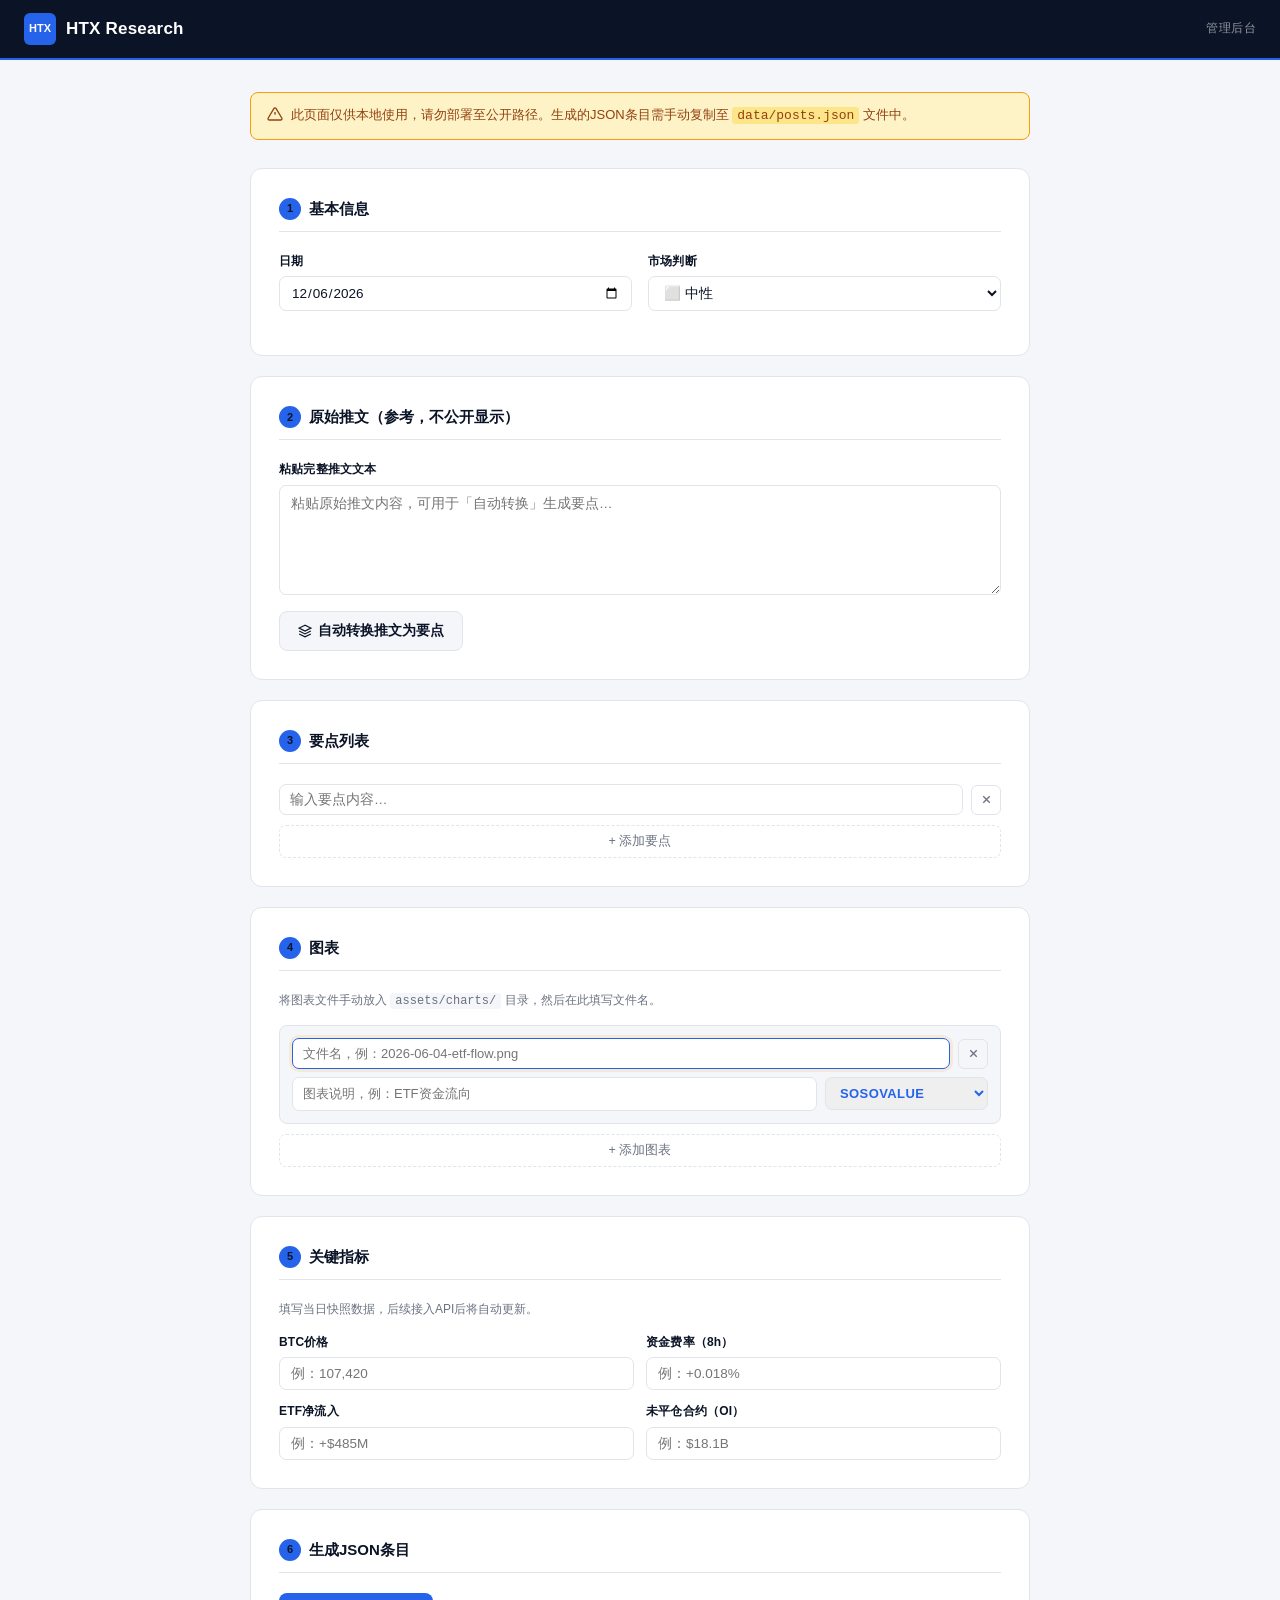
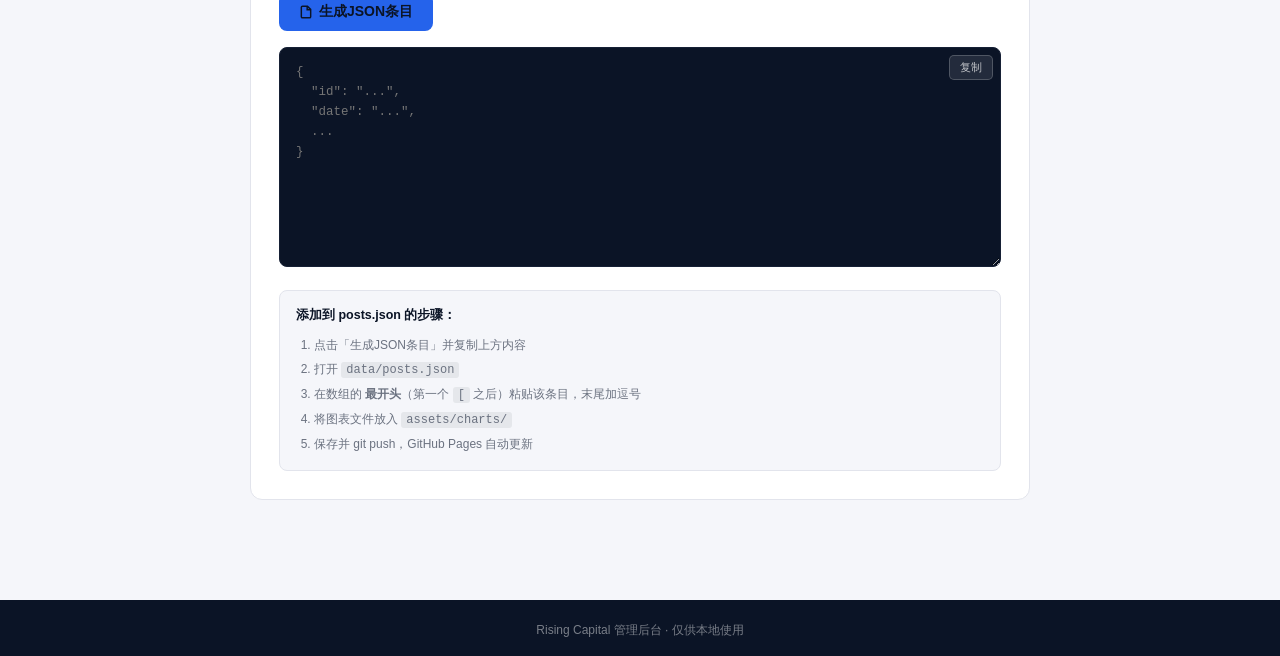
==== admin.html @ ea4732af "htx rebrand + verdict meter" ====
<!DOCTYPE html>
<html lang="zh-CN">
<head>
  <meta charset="UTF-8"/>
  <meta name="viewport" content="width=device-width, initial-scale=1.0"/>
  <title>HTX Research · 管理后台（本地使用）</title>
  <meta name="robots" content="noindex, nofollow"/>
  <link rel="stylesheet" href="style.css"/>
</head>
<body>

  <!-- ══ Header ══════════════════════════════════════ -->
  <header class="site-header">
    <a class="header-logo" href="index.html">
      <div class="logo-mark">HTX</div>
      <span class="logo-text">HTX Research</span>
    </a>
    <span class="header-tagline">管理后台</span>
  </header>

  <!-- ══ Admin Form ══════════════════════════════════ -->
  <div class="admin-wrapper">

    <!-- Notice -->
    <div class="admin-notice">
      <svg width="16" height="16" viewBox="0 0 24 24" fill="none" stroke="currentColor" stroke-width="2">
        <path d="M10.29 3.86L1.82 18a2 2 0 001.71 3h16.94a2 2 0 001.71-3L13.71 3.86a2 2 0 00-3.42 0z"/>
        <line x1="12" y1="9" x2="12" y2="13"/>
        <line x1="12" y1="17" x2="12.01" y2="17"/>
      </svg>
      <span>此页面仅供本地使用，请勿部署至公开路径。生成的JSON条目需手动复制至 <code style="background:#FDE68A;padding:1px 5px;border-radius:3px;">data/posts.json</code> 文件中。</span>
    </div>

    <!-- ① 基本信息 -->
    <div class="admin-card">
      <h2><span>1</span> 基本信息</h2>
      <div class="form-row">
        <div class="form-group">
          <label for="post-date">日期</label>
          <input type="date" id="post-date"/>
        </div>
        <div class="form-group">
          <label for="post-verdict">市场判断</label>
          <select id="post-verdict">
            <option value="极度看多">🟢 极度看多</option>
            <option value="偏多">🟩 偏多</option>
            <option value="中性" selected>⬜ 中性</option>
            <option value="偏空">🟥 偏空</option>
            <option value="极度看空">🔴 极度看空</option>
          </select>
        </div>
      </div>
    </div>

    <!-- ② 原始推文 -->
    <div class="admin-card">
      <h2><span>2</span> 原始推文（参考，不公开显示）</h2>
      <div class="form-row full">
        <div class="form-group">
          <label for="source-post">粘贴完整推文文本</label>
          <textarea
            id="source-post"
            placeholder="粘贴原始推文内容，可用于「自动转换」生成要点…"
            style="min-height: 110px;"
          ></textarea>
        </div>
      </div>
      <div class="admin-actions" style="margin-top:0;">
        <button type="button" class="btn-secondary" onclick="autoConvertTweet()">
          <svg width="14" height="14" viewBox="0 0 24 24" fill="none" stroke="currentColor" stroke-width="2">
            <path d="M12 2L2 7l10 5 10-5-10-5zM2 17l10 5 10-5M2 12l10 5 10-5"/>
          </svg>
          自动转换推文为要点
        </button>
      </div>
    </div>

    <!-- ③ 要点列表 -->
    <div class="admin-card">
      <h2><span>3</span> 要点列表</h2>
      <div class="dynamic-list" id="bullets-list">
        <!-- rows injected by admin.js -->
      </div>
      <button type="button" class="btn-add-row" onclick="addBulletRow()" style="margin-top:10px;">
        + 添加要点
      </button>
    </div>

    <!-- ④ 图表 -->
    <div class="admin-card">
      <h2><span>4</span> 图表</h2>
      <p style="font-size:12px;color:var(--grey-text);margin-bottom:14px;">
        将图表文件手动放入 <code style="background:var(--grey-bg);padding:1px 5px;border-radius:3px;">assets/charts/</code> 目录，然后在此填写文件名。
      </p>
      <div class="dynamic-list" id="charts-list">
        <!-- rows injected by admin.js -->
      </div>
      <button type="button" class="btn-add-row" onclick="addChartRow()" style="margin-top:10px;">
        + 添加图表
      </button>
    </div>

    <!-- ⑤ 关键指标 -->
    <div class="admin-card">
      <h2><span>5</span> 关键指标</h2>
      <p style="font-size:12px;color:var(--grey-text);margin-bottom:14px;">
        填写当日快照数据，后续接入API后将自动更新。
      </p>
      <div class="indicators-grid">
        <div class="form-group">
          <label for="ind-price">BTC价格</label>
          <input type="text" id="ind-price" placeholder="例：107,420"/>
        </div>
        <div class="form-group">
          <label for="ind-funding">资金费率（8h）</label>
          <input type="text" id="ind-funding" placeholder="例：+0.018%"/>
        </div>
        <div class="form-group">
          <label for="ind-etf">ETF净流入</label>
          <input type="text" id="ind-etf" placeholder="例：+$485M"/>
        </div>
        <div class="form-group">
          <label for="ind-oi">未平仓合约（OI）</label>
          <input type="text" id="ind-oi" placeholder="例：$18.1B"/>
        </div>
      </div>
    </div>

    <!-- ⑥ 生成JSON -->
    <div class="admin-card">
      <h2><span>6</span> 生成JSON条目</h2>
      <div class="admin-actions" style="margin-bottom:16px;">
        <button type="button" class="btn-primary" onclick="generateJSON()">
          <svg width="14" height="14" viewBox="0 0 24 24" fill="none" stroke="currentColor" stroke-width="2.5">
            <path d="M14.5 2H6a2 2 0 00-2 2v16a2 2 0 002 2h12a2 2 0 002-2V7.5L14.5 2z"/>
            <polyline points="14 2 14 8 20 8"/>
          </svg>
          生成JSON条目
        </button>
      </div>

      <div class="json-output-wrap">
        <textarea
          id="json-output"
          class="json-output"
          readonly
          placeholder='{
  "id": "...",
  "date": "...",
  ...
}'
        ></textarea>
        <button type="button" class="json-copy-btn" id="copy-json-btn" onclick="copyJSON()">
          复制
        </button>
      </div>

      <div style="margin-top:16px;padding:14px 16px;background:var(--grey-bg);border-radius:8px;border:1px solid var(--grey-border);">
        <p style="font-size:12.5px;color:var(--navy);font-weight:600;margin-bottom:8px;">添加到 posts.json 的步骤：</p>
        <ol style="font-size:12px;color:var(--grey-text);padding-left:18px;line-height:2;">
          <li>点击「生成JSON条目」并复制上方内容</li>
          <li>打开 <code style="background:#e5e7eb;padding:1px 5px;border-radius:3px;">data/posts.json</code></li>
          <li>在数组的 <strong>最开头</strong>（第一个 <code style="background:#e5e7eb;padding:1px 5px;border-radius:3px;">[</code> 之后）粘贴该条目，末尾加逗号</li>
          <li>将图表文件放入 <code style="background:#e5e7eb;padding:1px 5px;border-radius:3px;">assets/charts/</code></li>
          <li>保存并 git push，GitHub Pages 自动更新</li>
        </ol>
      </div>
    </div>

  </div><!-- /.admin-wrapper -->

  <footer class="site-footer">
    <div>Rising Capital 管理后台 · 仅供本地使用</div>
  </footer>

  <script src="admin.js"></script>
</body>
</html>
---- style.css ----
/* =====================================================
   HTX Research Dashboard — style.css
   HTX palette: #2563EB blue, #0B1426 navy, #FFFFFF white
   ===================================================== */

*, *::before, *::after {
  box-sizing: border-box;
  margin: 0;
  padding: 0;
}

:root {
  --blue:        #2563EB;
  --blue-dark:   #1D4ED8;
  --blue-light:  #EFF6FF;
  --navy:        #0B1426;
  --navy-mid:    #162035;
  --white:       #FFFFFF;
  --grey-bg:     #F5F6FA;
  --grey-border: #E2E4EC;
  --grey-text:   #6B7280;
  --green:       #16A34A;
  --red:         #DC2626;
  --neutral:     #6B7280;
  --font:        -apple-system, BlinkMacSystemFont, "Segoe UI", "PingFang SC",
                 "Microsoft YaHei", "Helvetica Neue", Arial, sans-serif;
}

html {
  font-size: 15px;
  scroll-behavior: smooth;
}

body {
  font-family: var(--font);
  background: var(--grey-bg);
  color: var(--navy);
  min-height: 100vh;
  line-height: 1.6;
}

/* ── Header ─────────────────────────────────────────── */

.site-header {
  background: var(--navy);
  padding: 0 24px;
  height: 60px;
  display: flex;
  align-items: center;
  justify-content: space-between;
  position: sticky;
  top: 0;
  z-index: 100;
  border-bottom: 2px solid var(--blue);
}

.header-logo {
  display: flex;
  align-items: center;
  gap: 10px;
  text-decoration: none;
}

.logo-mark {
  width: 32px;
  height: 32px;
  background: var(--blue);
  border-radius: 6px;
  display: flex;
  align-items: center;
  justify-content: center;
  font-weight: 800;
  font-size: 11px;
  color: var(--white);
  letter-spacing: 0px;
}

.logo-text {
  font-size: 17px;
  font-weight: 700;
  color: var(--white);
  letter-spacing: 0.2px;
}

.header-tagline {
  font-size: 12px;
  color: rgba(255,255,255,0.55);
  letter-spacing: 0.5px;
}

/* ── Layout ─────────────────────────────────────────── */

.main-container {
  max-width: 1100px;
  margin: 0 auto;
  padding: 32px 20px 60px;
}

/* ── Section labels ─────────────────────────────────── */

.section-label {
  font-size: 11px;
  font-weight: 700;
  letter-spacing: 1.2px;
  text-transform: uppercase;
  color: var(--grey-text);
  margin-bottom: 14px;
  display: flex;
  align-items: center;
  gap: 8px;
}

.section-label::after {
  content: "";
  flex: 1;
  height: 1px;
  background: var(--grey-border);
}

/* ── Verdict Meter (5-level) ────────────────────────── */

.verdict-meter {
  display: inline-flex;
  flex-direction: column;
  gap: 5px;
}

.meter-bar {
  display: flex;
  gap: 3px;
}

.meter-seg {
  width: 22px;
  height: 8px;
  border-radius: 3px;
  background: var(--grey-border);
  transition: background 0.2s;
}

/* Level colours */
.meter-seg.lvl-1 { background: #DC2626; }   /* 极度看空 deep red    */
.meter-seg.lvl-2 { background: #F97316; }   /* 偏空     orange-red  */
.meter-seg.lvl-3 { background: #9CA3AF; }   /* 中性     grey        */
.meter-seg.lvl-4 { background: #4ADE80; }   /* 偏多     light green */
.meter-seg.lvl-5 { background: #16A34A; }   /* 极度看多 deep green  */

.meter-label {
  font-size: 11px;
  font-weight: 700;
  letter-spacing: 0.3px;
  text-align: center;
}

.meter-label.lvl-1 { color: #DC2626; }
.meter-label.lvl-2 { color: #F97316; }
.meter-label.lvl-3 { color: #6B7280; }
.meter-label.lvl-4 { color: #16A34A; }
.meter-label.lvl-5 { color: #16A34A; }

/* Legacy badge — kept for archive small cards */
.verdict-badge {
  display: inline-flex;
  align-items: center;
  gap: 5px;
  padding: 3px 9px;
  border-radius: 20px;
  font-size: 11px;
  font-weight: 700;
  letter-spacing: 0.3px;
}

.verdict-badge::before {
  content: "";
  width: 5px;
  height: 5px;
  border-radius: 50%;
  background: currentColor;
}

.verdict-green  { background: #DCFCE7; color: var(--green); }
.verdict-red    { background: #FEE2E2; color: var(--red); }
.verdict-neutral{ background: #F3F4F6; color: var(--neutral); }
.verdict-very-bullish { background: #DCFCE7; color: #16A34A; }
.verdict-very-bearish { background: #FEE2E2; color: #DC2626; }

/* ── Hero Card ──────────────────────────────────────── */

.hero-card {
  background: var(--white);
  border-radius: 14px;
  border: 1px solid var(--grey-border);
  overflow: hidden;
  margin-bottom: 36px;
  box-shadow: 0 2px 12px rgba(11,20,38,0.07);
}

.hero-card-inner {
  display: grid;
  grid-template-columns: 1fr 1fr;
  min-height: 460px;
}

.hero-left {
  padding: 32px 32px 28px;
  border-right: 1px solid var(--grey-border);
  display: flex;
  flex-direction: column;
  gap: 18px;
}

.hero-meta {
  display: flex;
  align-items: center;
  gap: 10px;
  flex-wrap: wrap;
}

.hero-date {
  font-size: 12px;
  color: var(--grey-text);
  font-weight: 500;
}

.hero-title {
  font-size: 20px;
  font-weight: 700;
  color: var(--navy);
  line-height: 1.3;
}

.hero-bullets {
  list-style: none;
  display: flex;
  flex-direction: column;
  gap: 10px;
  flex: 1;
}

.hero-bullets li {
  font-size: 14px;
  color: #1e2a3a;
  line-height: 1.55;
  padding-left: 16px;
  position: relative;
}

.hero-bullets li::before {
  content: "";
  position: absolute;
  left: 0;
  top: 8px;
  width: 5px;
  height: 5px;
  border-radius: 50%;
  background: var(--blue);
}

/* ── Indicators Strip ────────────────────────────────── */

.indicators-strip {
  display: flex;
  flex-wrap: wrap;
  gap: 8px;
  padding-top: 14px;
  border-top: 1px solid var(--grey-border);
}

.indicator-pill {
  display: flex;
  align-items: center;
  gap: 5px;
  background: var(--grey-bg);
  border: 1px solid var(--grey-border);
  border-radius: 8px;
  padding: 5px 10px;
  font-size: 12px;
}

.indicator-pill .pill-label {
  color: var(--grey-text);
  font-weight: 500;
  white-space: nowrap;
}

.indicator-pill .pill-value {
  color: var(--navy);
  font-weight: 700;
  font-variant-numeric: tabular-nums;
}

/* ── Hero Right — Charts ─────────────────────────────── */

.hero-right {
  padding: 24px;
  background: var(--grey-bg);
  display: flex;
  flex-direction: column;
  gap: 12px;
}

.charts-grid {
  display: grid;
  gap: 12px;
  height: 100%;
}

.charts-grid.charts-1 {
  grid-template-columns: 1fr;
}

.charts-grid.charts-2,
.charts-grid.charts-many {
  grid-template-columns: 1fr 1fr;
}

.chart-item {
  display: flex;
  flex-direction: column;
  gap: 6px;
}

.chart-img-wrap {
  flex: 1;
  background: var(--white);
  border: 1px solid var(--grey-border);
  border-radius: 8px;
  overflow: hidden;
  min-height: 160px;
  display: flex;
  align-items: center;
  justify-content: center;
}

.chart-img-wrap img {
  width: 100%;
  height: 100%;
  object-fit: cover;
  display: block;
}

.chart-placeholder {
  display: flex;
  flex-direction: column;
  align-items: center;
  justify-content: center;
  gap: 6px;
  width: 100%;
  height: 100%;
  min-height: 160px;
  color: var(--grey-text);
}

.chart-placeholder svg {
  opacity: 0.3;
}

.chart-placeholder span {
  font-size: 11px;
  opacity: 0.6;
}

.chart-caption {
  font-size: 11px;
  color: var(--grey-text);
  line-height: 1.4;
}

.chart-source {
  font-size: 10px;
  color: var(--blue);
  font-weight: 600;
  text-transform: uppercase;
  letter-spacing: 0.4px;
}

/* ── Archive Section ─────────────────────────────────── */

.archive-grid {
  display: flex;
  flex-direction: column;
  gap: 12px;
}

/* ── Archive Card ────────────────────────────────────── */

.archive-card {
  background: var(--white);
  border-radius: 10px;
  border: 1px solid var(--grey-border);
  overflow: hidden;
  cursor: pointer;
  transition: box-shadow 0.18s, border-color 0.18s;
}

.archive-card:hover {
  box-shadow: 0 4px 16px rgba(11,20,38,0.10);
  border-color: var(--blue);
}

.archive-card-header {
  display: flex;
  align-items: center;
  gap: 12px;
  padding: 14px 18px;
}

.archive-thumb {
  width: 64px;
  height: 44px;
  border-radius: 5px;
  background: var(--grey-bg);
  border: 1px solid var(--grey-border);
  overflow: hidden;
  flex-shrink: 0;
  display: flex;
  align-items: center;
  justify-content: center;
}

.archive-thumb img {
  width: 100%;
  height: 100%;
  object-fit: cover;
}

.archive-thumb img[style*="display:none"] + .archive-thumb-placeholder,
.archive-thumb:not(:has(img)) {
  width: 100%;
  height: 100%;
}

.archive-thumb-placeholder {
  width: 100%;
  height: 100%;
  display: flex;
  align-items: center;
  justify-content: center;
  color: var(--grey-text);
  opacity: 0.3;
}

.archive-meta {
  flex: 1;
  min-width: 0;
}

.archive-top {
  display: flex;
  align-items: center;
  gap: 8px;
  margin-bottom: 4px;
  flex-wrap: wrap;
}

.archive-date {
  font-size: 12px;
  color: var(--grey-text);
  font-weight: 500;
}

.archive-bullets-preview {
  font-size: 12.5px;
  color: #4b5563;
  line-height: 1.5;
  white-space: nowrap;
  overflow: hidden;
  text-overflow: ellipsis;
}

.archive-expand-icon {
  color: var(--grey-text);
  transition: transform 0.2s;
  flex-shrink: 0;
}

.archive-card.expanded .archive-expand-icon {
  transform: rotate(180deg);
}

.archive-card-body {
  display: none;
  border-top: 1px solid var(--grey-border);
}

.archive-card.expanded .archive-card-body {
  display: grid;
  grid-template-columns: 1fr 1fr;
}

.archive-body-left {
  padding: 18px 20px;
  border-right: 1px solid var(--grey-border);
}

.archive-body-left ul {
  list-style: none;
  display: flex;
  flex-direction: column;
  gap: 8px;
}

.archive-body-left ul li {
  font-size: 13px;
  color: #1e2a3a;
  line-height: 1.5;
  padding-left: 14px;
  position: relative;
}

.archive-body-left ul li::before {
  content: "";
  position: absolute;
  left: 0;
  top: 7px;
  width: 4px;
  height: 4px;
  border-radius: 50%;
  background: var(--blue);
}

.archive-body-right {
  padding: 16px;
  background: var(--grey-bg);
}

.archive-charts-grid {
  display: grid;
  grid-template-columns: 1fr 1fr;
  gap: 10px;
}

.archive-charts-grid.charts-1 {
  grid-template-columns: 1fr;
}

.archive-chart-item {
  display: flex;
  flex-direction: column;
  gap: 4px;
}

.archive-chart-img {
  width: 100%;
  border-radius: 6px;
  border: 1px solid var(--grey-border);
  background: var(--white);
  min-height: 100px;
  display: flex;
  align-items: center;
  justify-content: center;
  overflow: hidden;
}

.archive-chart-img img {
  width: 100%;
  height: auto;
  display: block;
}

.archive-indicators {
  display: flex;
  flex-wrap: wrap;
  gap: 6px;
  margin-top: 14px;
  padding-top: 12px;
  border-top: 1px solid var(--grey-border);
}

/* ── Empty / Loading States ──────────────────────────── */

.empty-state {
  text-align: center;
  padding: 60px 20px;
  color: var(--grey-text);
}

.empty-state h3 {
  font-size: 16px;
  margin-bottom: 6px;
}

.loading-spinner {
  display: flex;
  align-items: center;
  justify-content: center;
  padding: 60px;
}

.spinner {
  width: 32px;
  height: 32px;
  border: 3px solid var(--grey-border);
  border-top-color: var(--blue);
  border-radius: 50%;
  animation: spin 0.7s linear infinite;
}

@keyframes spin {
  to { transform: rotate(360deg); }
}

/* ── Footer ─────────────────────────────────────────── */

.site-footer {
  background: var(--navy);
  color: rgba(255,255,255,0.45);
  text-align: center;
  padding: 20px 24px;
  font-size: 12px;
  line-height: 1.8;
}

.site-footer strong {
  color: rgba(255,255,255,0.7);
}

.footer-sources {
  display: flex;
  justify-content: center;
  gap: 16px;
  flex-wrap: wrap;
  margin-bottom: 4px;
}

.footer-sources a {
  color: var(--blue);
  text-decoration: none;
  font-weight: 600;
  font-size: 11px;
}

/* ── Admin Page ──────────────────────────────────────── */

.admin-wrapper {
  max-width: 820px;
  margin: 0 auto;
  padding: 32px 20px 80px;
}

.admin-notice {
  background: #FEF3C7;
  border: 1px solid #F59E0B;
  border-radius: 8px;
  padding: 12px 16px;
  font-size: 13px;
  color: #92400E;
  margin-bottom: 28px;
  display: flex;
  align-items: flex-start;
  gap: 8px;
}

.admin-notice svg {
  flex-shrink: 0;
  margin-top: 1px;
}

.admin-card {
  background: var(--white);
  border-radius: 12px;
  border: 1px solid var(--grey-border);
  padding: 28px 28px;
  margin-bottom: 20px;
}

.admin-card h2 {
  font-size: 15px;
  font-weight: 700;
  color: var(--navy);
  margin-bottom: 20px;
  padding-bottom: 10px;
  border-bottom: 1px solid var(--grey-border);
  display: flex;
  align-items: center;
  gap: 8px;
}

.admin-card h2 span {
  display: inline-flex;
  align-items: center;
  justify-content: center;
  width: 22px;
  height: 22px;
  background: var(--blue);
  color: var(--navy);
  border-radius: 50%;
  font-size: 11px;
  font-weight: 800;
}

.form-row {
  display: grid;
  grid-template-columns: 1fr 1fr;
  gap: 16px;
  margin-bottom: 16px;
}

.form-row.full {
  grid-template-columns: 1fr;
}

.form-group {
  display: flex;
  flex-direction: column;
  gap: 5px;
}

.form-group label {
  font-size: 12px;
  font-weight: 600;
  color: var(--navy);
  letter-spacing: 0.2px;
}

.form-group input,
.form-group select,
.form-group textarea {
  border: 1px solid var(--grey-border);
  border-radius: 7px;
  padding: 8px 11px;
  font-size: 13.5px;
  font-family: var(--font);
  color: var(--navy);
  background: var(--white);
  transition: border-color 0.15s;
  outline: none;
}

.form-group input:focus,
.form-group select:focus,
.form-group textarea:focus {
  border-color: var(--blue);
  box-shadow: 0 0 0 3px rgba(240,161,44,0.15);
}

.form-group textarea {
  resize: vertical;
  min-height: 90px;
  line-height: 1.55;
}

/* ── Dynamic list rows ───────────────────────────────── */

.dynamic-list {
  display: flex;
  flex-direction: column;
  gap: 8px;
}

.dynamic-row {
  display: flex;
  align-items: flex-start;
  gap: 8px;
}

.dynamic-row input,
.dynamic-row select {
  flex: 1;
  border: 1px solid var(--grey-border);
  border-radius: 7px;
  padding: 7px 10px;
  font-size: 13.5px;
  font-family: var(--font);
  color: var(--navy);
  outline: none;
  transition: border-color 0.15s;
}

.dynamic-row input:focus,
.dynamic-row select:focus {
  border-color: var(--blue);
  box-shadow: 0 0 0 3px rgba(240,161,44,0.15);
}

.dynamic-row select {
  flex: 0 0 160px;
}

.btn-remove-row {
  flex-shrink: 0;
  background: none;
  border: 1px solid var(--grey-border);
  border-radius: 6px;
  width: 30px;
  height: 30px;
  cursor: pointer;
  color: var(--grey-text);
  display: flex;
  align-items: center;
  justify-content: center;
  transition: background 0.15s, color 0.15s;
  margin-top: 1px;
}

.btn-remove-row:hover {
  background: #FEE2E2;
  border-color: var(--red);
  color: var(--red);
}

.chart-row-group {
  border: 1px solid var(--grey-border);
  border-radius: 8px;
  padding: 12px;
  display: flex;
  flex-direction: column;
  gap: 8px;
  background: var(--grey-bg);
}

.chart-row-sub {
  display: flex;
  gap: 8px;
  align-items: center;
}

.chart-row-sub input {
  flex: 1;
  border: 1px solid var(--grey-border);
  border-radius: 7px;
  padding: 7px 10px;
  font-size: 13px;
  font-family: var(--font);
  outline: none;
  transition: border-color 0.15s;
}

.chart-row-sub input:focus {
  border-color: var(--blue);
  box-shadow: 0 0 0 3px rgba(240,161,44,0.15);
}

.chart-row-sub select {
  flex: 0 0 150px;
  border: 1px solid var(--grey-border);
  border-radius: 7px;
  padding: 7px 10px;
  font-size: 13px;
  font-family: var(--font);
  outline: none;
  transition: border-color 0.15s;
}

.chart-row-sub select:focus {
  border-color: var(--blue);
  box-shadow: 0 0 0 3px rgba(240,161,44,0.15);
}

.btn-add-row {
  background: none;
  border: 1px dashed var(--grey-border);
  border-radius: 7px;
  padding: 7px 14px;
  font-size: 12.5px;
  font-family: var(--font);
  color: var(--grey-text);
  cursor: pointer;
  width: 100%;
  margin-top: 4px;
  transition: border-color 0.15s, color 0.15s;
}

.btn-add-row:hover {
  border-color: var(--blue);
  color: var(--blue);
}

/* ── Indicator inputs ────────────────────────────────── */

.indicators-grid {
  display: grid;
  grid-template-columns: 1fr 1fr;
  gap: 12px;
}

/* ── Action buttons ──────────────────────────────────── */

.admin-actions {
  display: flex;
  gap: 10px;
  flex-wrap: wrap;
  margin-top: 4px;
}

.btn-primary {
  background: var(--blue);
  color: var(--navy);
  border: none;
  border-radius: 8px;
  padding: 10px 20px;
  font-size: 14px;
  font-weight: 700;
  font-family: var(--font);
  cursor: pointer;
  transition: background 0.15s;
  display: flex;
  align-items: center;
  gap: 6px;
}

.btn-primary:hover {
  background: var(--blue-dark);
}

.btn-secondary {
  background: var(--grey-bg);
  color: var(--navy);
  border: 1px solid var(--grey-border);
  border-radius: 8px;
  padding: 10px 18px;
  font-size: 13.5px;
  font-weight: 600;
  font-family: var(--font);
  cursor: pointer;
  transition: background 0.15s, border-color 0.15s;
  display: flex;
  align-items: center;
  gap: 6px;
}

.btn-secondary:hover {
  background: var(--white);
  border-color: var(--blue);
  color: var(--blue);
}

/* ── JSON Output ─────────────────────────────────────── */

.json-output-wrap {
  position: relative;
}

.json-output {
  width: 100%;
  min-height: 220px;
  background: var(--navy);
  color: #a8d8a8;
  border: 1px solid var(--navy-mid);
  border-radius: 8px;
  padding: 14px 16px;
  font-family: "Courier New", "Consolas", monospace;
  font-size: 12.5px;
  line-height: 1.6;
  resize: vertical;
  outline: none;
}

.json-copy-btn {
  position: absolute;
  top: 8px;
  right: 8px;
  background: rgba(255,255,255,0.1);
  border: 1px solid rgba(255,255,255,0.2);
  border-radius: 5px;
  padding: 4px 10px;
  font-size: 11px;
  color: rgba(255,255,255,0.7);
  cursor: pointer;
  font-family: var(--font);
  transition: background 0.15s;
}

.json-copy-btn:hover {
  background: rgba(255,255,255,0.2);
}

/* ── Responsive ──────────────────────────────────────── */

@media (max-width: 768px) {
  .hero-card-inner {
    grid-template-columns: 1fr;
  }

  .hero-left {
    border-right: none;
    border-bottom: 1px solid var(--grey-border);
    padding: 22px 18px 18px;
  }

  .hero-right {
    padding: 16px;
  }

  .charts-grid.charts-2,
  .charts-grid.charts-many {
    grid-template-columns: 1fr;
  }

  .archive-card.expanded .archive-card-body {
    grid-template-columns: 1fr;
  }

  .archive-body-left {
    border-right: none;
    border-bottom: 1px solid var(--grey-border);
  }

  .form-row {
    grid-template-columns: 1fr;
  }

  .indicators-grid {
    grid-template-columns: 1fr;
  }

  .chart-row-sub {
    flex-wrap: wrap;
  }

  .chart-row-sub select {
    flex: 1 1 100%;
  }

  .header-tagline {
    display: none;
  }

  .archive-charts-grid {
    grid-template-columns: 1fr;
  }
}

@media (max-width: 480px) {
  .main-container {
    padding: 20px 12px 40px;
  }

  .admin-card {
    padding: 18px 14px;
  }
}
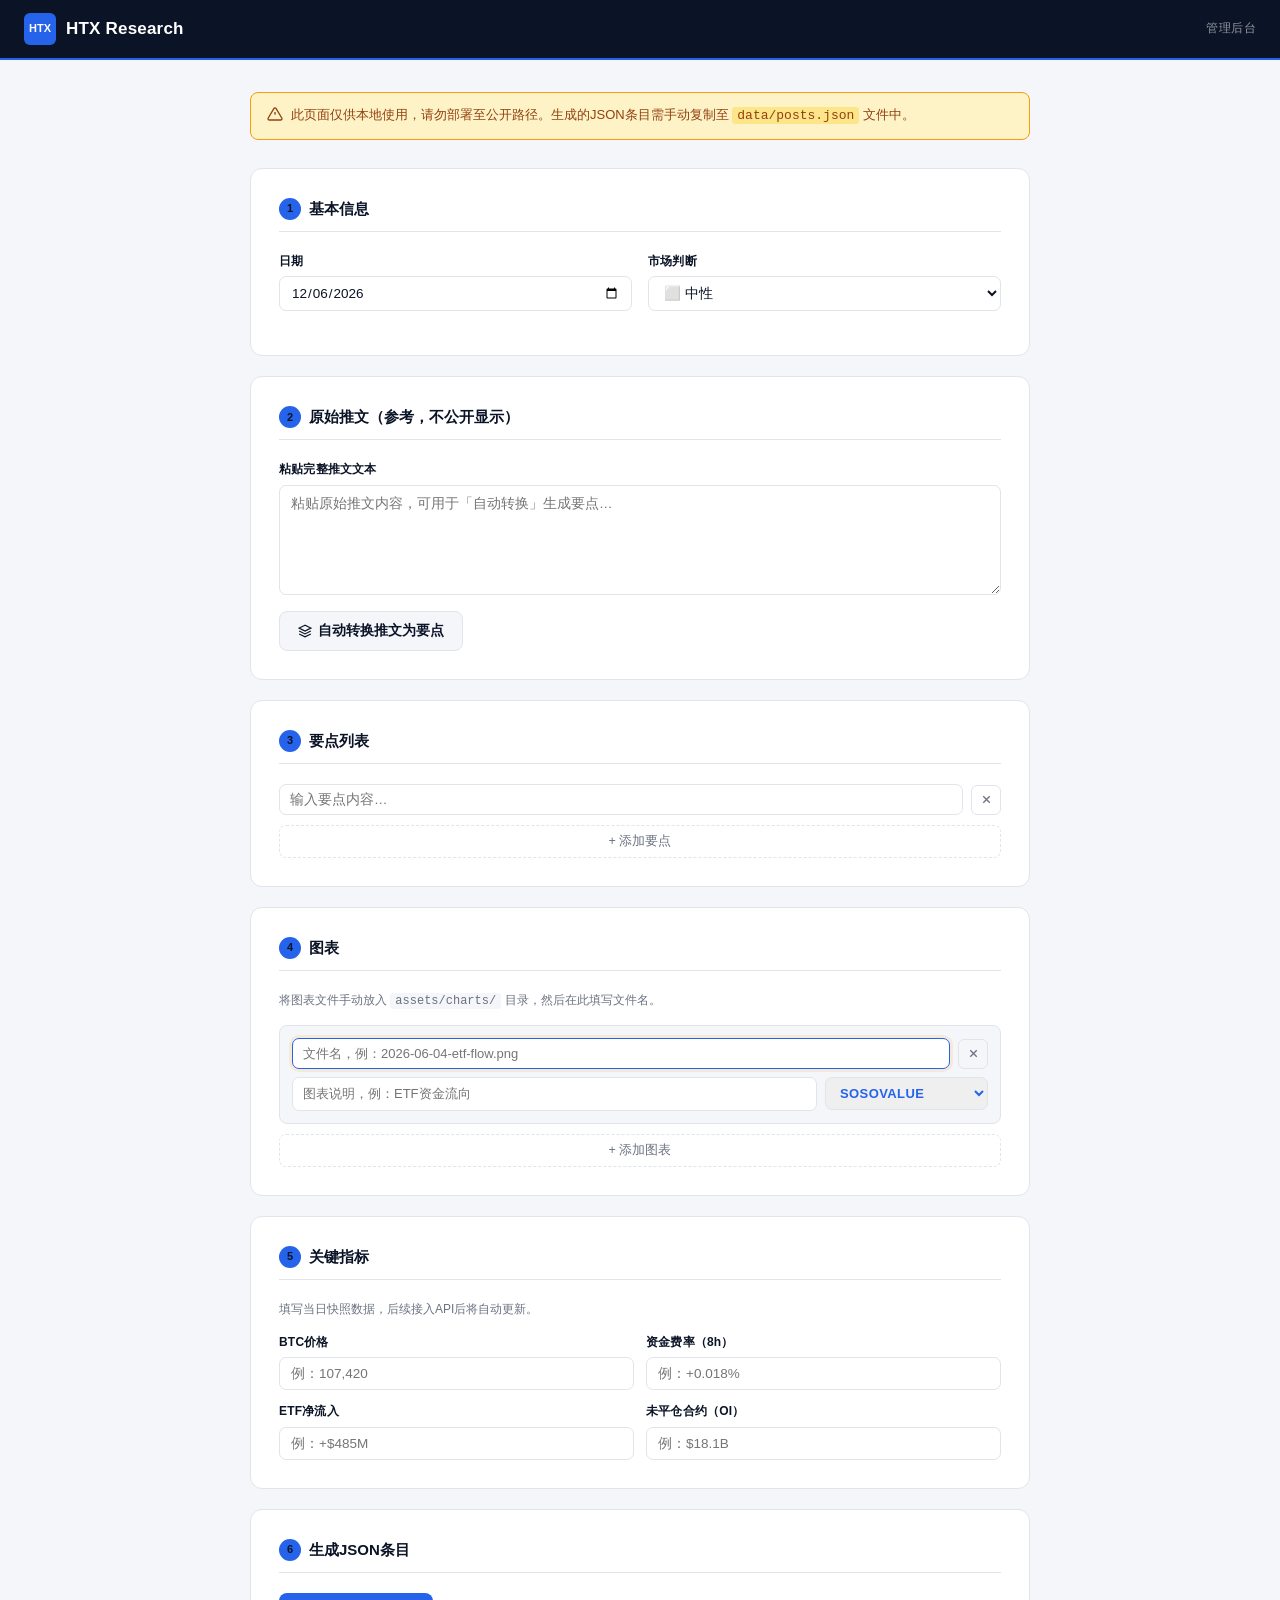
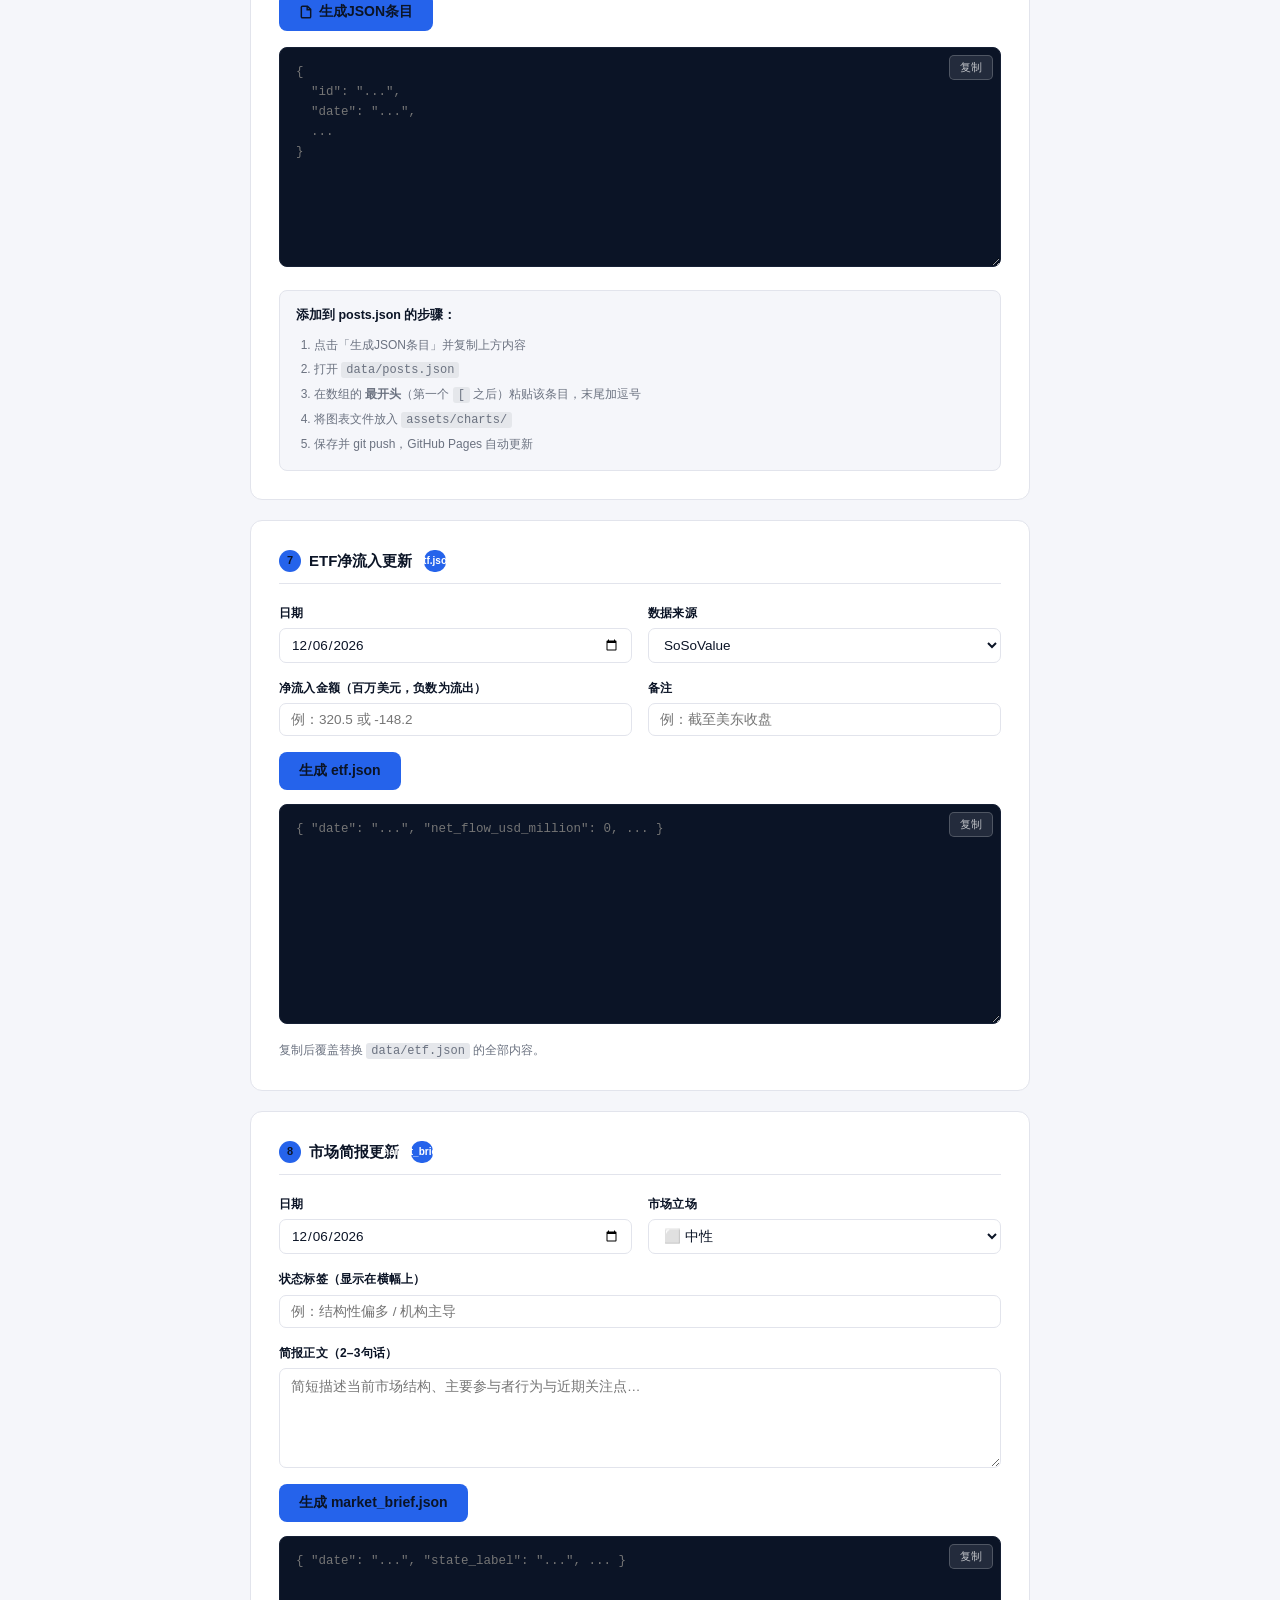
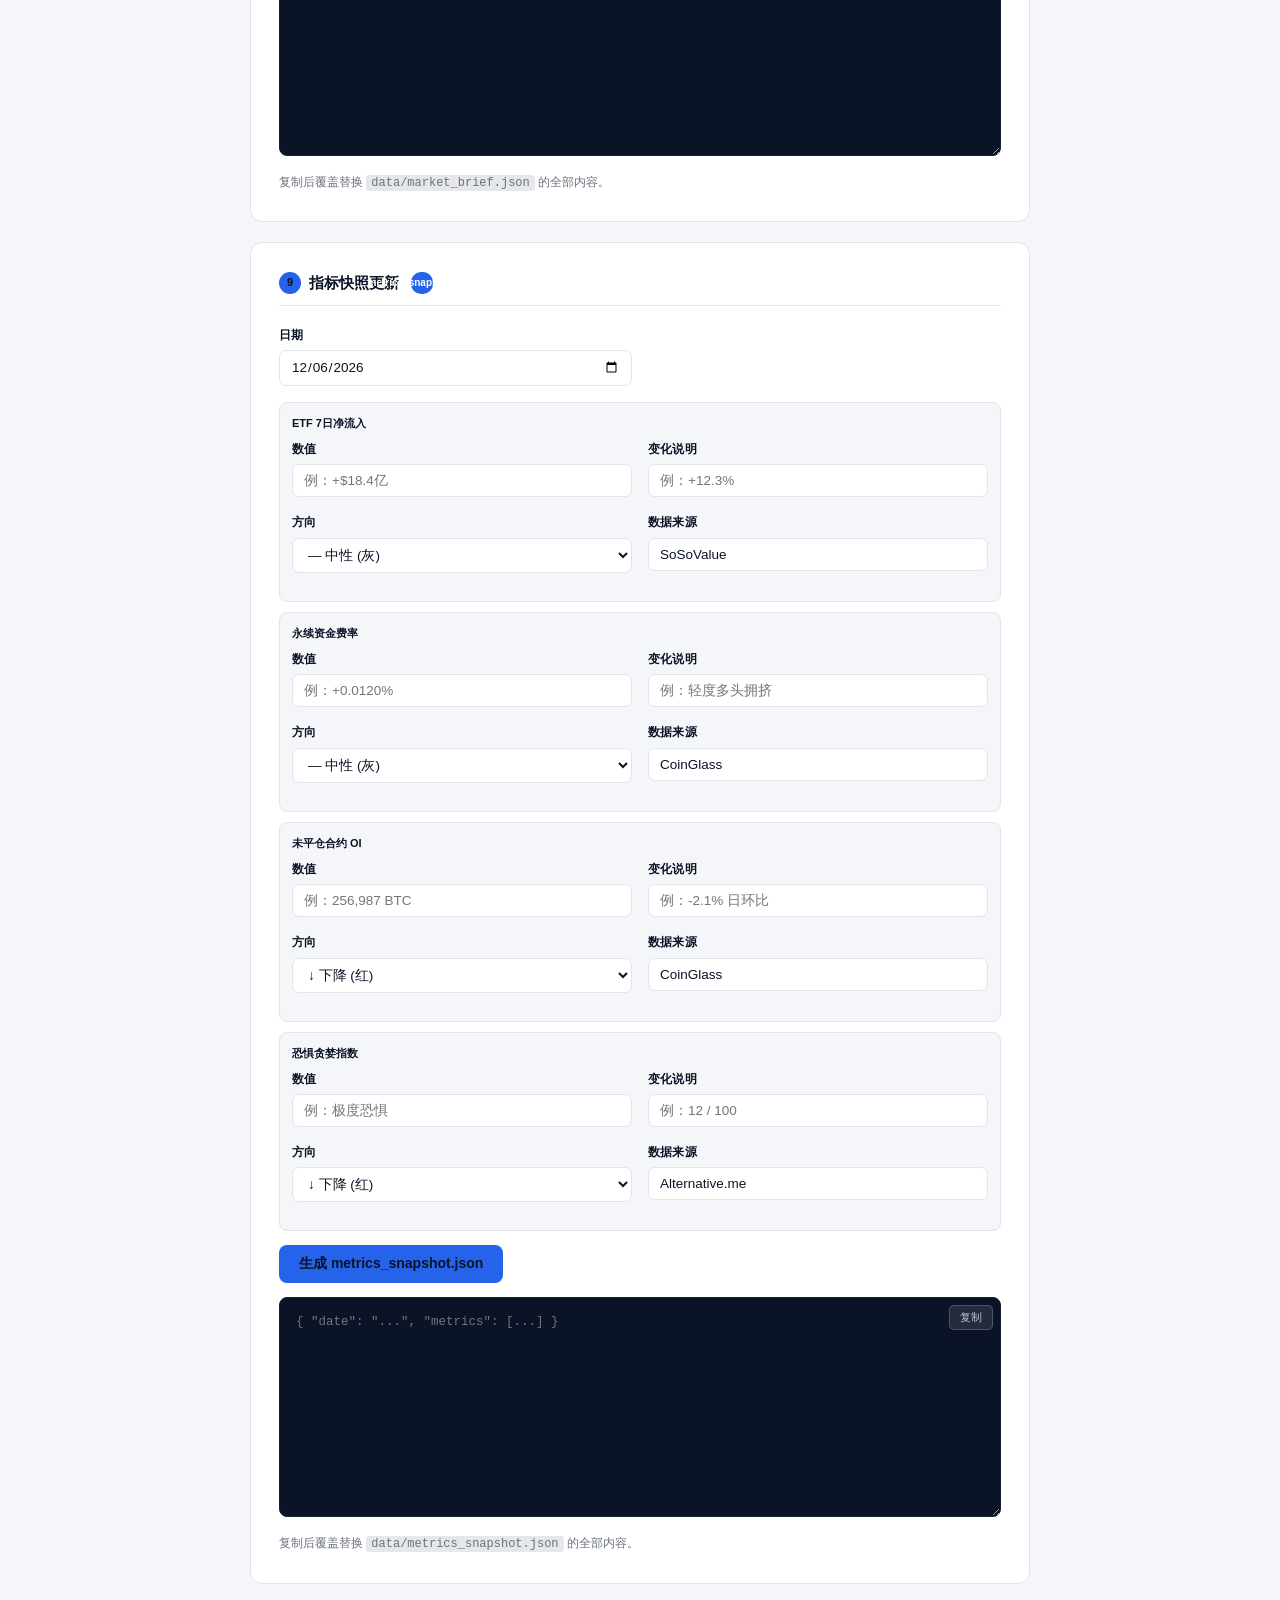
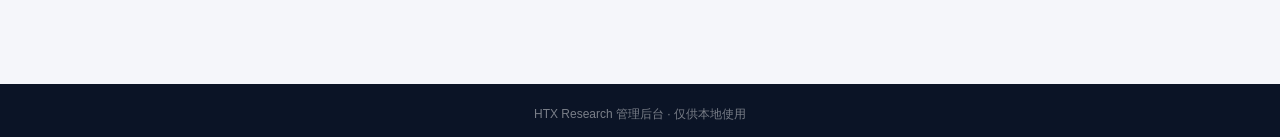
==== commit 3016fd51: "nav into header" ====
--- a/admin.html
+++ b/admin.html
@@ -167,10 +167,188 @@
       </div>
     </div>
 
+    <!-- ══════════════════════════════════════════════
+         V2 SECTIONS
+         ══════════════════════════════════════════════ -->
+
+    <!-- ⑦ ETF流入更新 -->
+    <div class="admin-card">
+      <h2><span>7</span> ETF净流入更新 <span style="font-size:10px;background:var(--blue);color:#fff;border-radius:10px;padding:2px 8px;font-weight:600;margin-left:4px;">etf.json</span></h2>
+      <div class="form-row">
+        <div class="form-group">
+          <label for="etf-date">日期</label>
+          <input type="date" id="etf-date"/>
+        </div>
+        <div class="form-group">
+          <label for="etf-source">数据来源</label>
+          <select id="etf-source">
+            <option value="SoSoValue">SoSoValue</option>
+            <option value="Farside">Farside</option>
+            <option value="Manual">手动录入</option>
+          </select>
+        </div>
+      </div>
+      <div class="form-row">
+        <div class="form-group">
+          <label for="etf-flow-val">净流入金额（百万美元，负数为流出）</label>
+          <input type="number" id="etf-flow-val" placeholder="例：320.5 或 -148.2" step="0.01"/>
+        </div>
+        <div class="form-group">
+          <label for="etf-note">备注</label>
+          <input type="text" id="etf-note" placeholder="例：截至美东收盘"/>
+        </div>
+      </div>
+      <div class="admin-actions" style="margin-bottom:14px;">
+        <button type="button" class="btn-primary" onclick="generateETFJson()">生成 etf.json</button>
+      </div>
+      <div class="json-output-wrap">
+        <textarea id="etf-json-output" class="json-output" readonly placeholder='{ "date": "...", "net_flow_usd_million": 0, ... }'></textarea>
+        <button type="button" class="json-copy-btn" id="etf-copy-btn" onclick="copyETFJson()">复制</button>
+      </div>
+      <p style="font-size:12px;color:var(--grey-text);margin-top:10px;">复制后覆盖替换 <code style="background:#e5e7eb;padding:1px 5px;border-radius:3px;">data/etf.json</code> 的全部内容。</p>
+    </div>
+
+    <!-- ⑧ 市场简报更新 -->
+    <div class="admin-card">
+      <h2><span>8</span> 市场简报更新 <span style="font-size:10px;background:var(--blue);color:#fff;border-radius:10px;padding:2px 8px;font-weight:600;margin-left:4px;">market_brief.json</span></h2>
+      <div class="form-row">
+        <div class="form-group">
+          <label for="brief-date">日期</label>
+          <input type="date" id="brief-date"/>
+        </div>
+        <div class="form-group">
+          <label for="brief-stance">市场立场</label>
+          <select id="brief-stance">
+            <option value="极度看多">🟢 极度看多</option>
+            <option value="偏多">🟩 偏多</option>
+            <option value="中性" selected>⬜ 中性</option>
+            <option value="偏空">🟥 偏空</option>
+            <option value="极度看空">🔴 极度看空</option>
+          </select>
+        </div>
+      </div>
+      <div class="form-row full">
+        <div class="form-group">
+          <label for="brief-state-label">状态标签（显示在横幅上）</label>
+          <input type="text" id="brief-state-label" placeholder="例：结构性偏多 / 机构主导"/>
+        </div>
+      </div>
+      <div class="form-row full">
+        <div class="form-group">
+          <label for="brief-text">简报正文（2–3句话）</label>
+          <textarea id="brief-text" style="min-height:100px;" placeholder="简短描述当前市场结构、主要参与者行为与近期关注点…"></textarea>
+        </div>
+      </div>
+      <div class="admin-actions" style="margin-bottom:14px;">
+        <button type="button" class="btn-primary" onclick="generateBriefJson()">生成 market_brief.json</button>
+      </div>
+      <div class="json-output-wrap">
+        <textarea id="brief-json-output" class="json-output" readonly placeholder='{ "date": "...", "state_label": "...", ... }'></textarea>
+        <button type="button" class="json-copy-btn" id="brief-copy-btn" onclick="copyBriefJson()">复制</button>
+      </div>
+      <p style="font-size:12px;color:var(--grey-text);margin-top:10px;">复制后覆盖替换 <code style="background:#e5e7eb;padding:1px 5px;border-radius:3px;">data/market_brief.json</code> 的全部内容。</p>
+    </div>
+
+    <!-- ⑨ 指标快照更新 -->
+    <div class="admin-card">
+      <h2><span>9</span> 指标快照更新 <span style="font-size:10px;background:var(--blue);color:#fff;border-radius:10px;padding:2px 8px;font-weight:600;margin-left:4px;">metrics_snapshot.json</span></h2>
+      <div class="form-row">
+        <div class="form-group">
+          <label for="metrics-date">日期</label>
+          <input type="date" id="metrics-date"/>
+        </div>
+      </div>
+
+      <!-- Row 1 -->
+      <div class="metrics-admin-row" style="border:1px solid var(--grey-border);border-radius:8px;padding:12px;margin-bottom:10px;background:var(--grey-bg);">
+        <div style="font-size:11px;font-weight:700;color:var(--navy);margin-bottom:8px;" class="m-label-display">ETF 7日净流入</div>
+        <div class="form-row">
+          <div class="form-group"><label>数值</label><input type="text" class="m-value" placeholder="例：+$18.4亿"/></div>
+          <div class="form-group"><label>变化说明</label><input type="text" class="m-delta" placeholder="例：+12.3%"/></div>
+        </div>
+        <div class="form-row">
+          <div class="form-group"><label>方向</label>
+            <select class="m-dir">
+              <option value="up">↑ 上升 (绿)</option>
+              <option value="down">↓ 下降 (红)</option>
+              <option value="neutral" selected>— 中性 (灰)</option>
+            </select>
+          </div>
+          <div class="form-group"><label>数据来源</label><input type="text" class="m-source" value="SoSoValue"/></div>
+        </div>
+      </div>
+
+      <!-- Row 2 -->
+      <div class="metrics-admin-row" style="border:1px solid var(--grey-border);border-radius:8px;padding:12px;margin-bottom:10px;background:var(--grey-bg);">
+        <div style="font-size:11px;font-weight:700;color:var(--navy);margin-bottom:8px;" class="m-label-display">永续资金费率</div>
+        <div class="form-row">
+          <div class="form-group"><label>数值</label><input type="text" class="m-value" placeholder="例：+0.0120%"/></div>
+          <div class="form-group"><label>变化说明</label><input type="text" class="m-delta" placeholder="例：轻度多头拥挤"/></div>
+        </div>
+        <div class="form-row">
+          <div class="form-group"><label>方向</label>
+            <select class="m-dir">
+              <option value="up">↑ 上升 (绿)</option>
+              <option value="down">↓ 下降 (红)</option>
+              <option value="neutral" selected>— 中性 (灰)</option>
+            </select>
+          </div>
+          <div class="form-group"><label>数据来源</label><input type="text" class="m-source" value="CoinGlass"/></div>
+        </div>
+      </div>
+
+      <!-- Row 3 -->
+      <div class="metrics-admin-row" style="border:1px solid var(--grey-border);border-radius:8px;padding:12px;margin-bottom:10px;background:var(--grey-bg);">
+        <div style="font-size:11px;font-weight:700;color:var(--navy);margin-bottom:8px;" class="m-label-display">未平仓合约 OI</div>
+        <div class="form-row">
+          <div class="form-group"><label>数值</label><input type="text" class="m-value" placeholder="例：256,987 BTC"/></div>
+          <div class="form-group"><label>变化说明</label><input type="text" class="m-delta" placeholder="例：-2.1% 日环比"/></div>
+        </div>
+        <div class="form-row">
+          <div class="form-group"><label>方向</label>
+            <select class="m-dir">
+              <option value="up">↑ 上升 (绿)</option>
+              <option value="down" selected>↓ 下降 (红)</option>
+              <option value="neutral">— 中性 (灰)</option>
+            </select>
+          </div>
+          <div class="form-group"><label>数据来源</label><input type="text" class="m-source" value="CoinGlass"/></div>
+        </div>
+      </div>
+
+      <!-- Row 4 -->
+      <div class="metrics-admin-row" style="border:1px solid var(--grey-border);border-radius:8px;padding:12px;margin-bottom:14px;background:var(--grey-bg);">
+        <div style="font-size:11px;font-weight:700;color:var(--navy);margin-bottom:8px;" class="m-label-display">恐惧贪婪指数</div>
+        <div class="form-row">
+          <div class="form-group"><label>数值</label><input type="text" class="m-value" placeholder="例：极度恐惧"/></div>
+          <div class="form-group"><label>变化说明</label><input type="text" class="m-delta" placeholder="例：12 / 100"/></div>
+        </div>
+        <div class="form-row">
+          <div class="form-group"><label>方向</label>
+            <select class="m-dir">
+              <option value="up">↑ 上升 (绿)</option>
+              <option value="down" selected>↓ 下降 (红)</option>
+              <option value="neutral">— 中性 (灰)</option>
+            </select>
+          </div>
+          <div class="form-group"><label>数据来源</label><input type="text" class="m-source" value="Alternative.me"/></div>
+        </div>
+      </div>
+
+      <div class="admin-actions" style="margin-bottom:14px;">
+        <button type="button" class="btn-primary" onclick="generateMetricsJson()">生成 metrics_snapshot.json</button>
+      </div>
+      <div class="json-output-wrap">
+        <textarea id="metrics-json-output" class="json-output" readonly placeholder='{ "date": "...", "metrics": [...] }'></textarea>
+        <button type="button" class="json-copy-btn" id="metrics-copy-btn" onclick="copyMetricsJson()">复制</button>
+      </div>
+      <p style="font-size:12px;color:var(--grey-text);margin-top:10px;">复制后覆盖替换 <code style="background:#e5e7eb;padding:1px 5px;border-radius:3px;">data/metrics_snapshot.json</code> 的全部内容。</p>
+    </div>
+
   </div><!-- /.admin-wrapper -->
 
   <footer class="site-footer">
-    <div>Rising Capital 管理后台 · 仅供本地使用</div>
+    <div>HTX Research 管理后台 · 仅供本地使用</div>
   </footer>
 
   <script src="admin.js"></script>
--- a/style.css
+++ b/style.css
@@ -567,6 +567,59 @@
   border-top: 1px solid var(--grey-border);
 }
 
+/* ── Lightbox ────────────────────────────────────────── */
+
+.chart-img-wrap img,
+.archive-chart-img img {
+  cursor: zoom-in;
+}
+
+.lightbox-overlay {
+  display: none;
+  position: fixed;
+  inset: 0;
+  background: rgba(0,0,0,0.88);
+  z-index: 1000;
+  align-items: center;
+  justify-content: center;
+  padding: 24px;
+}
+
+.lightbox-overlay.active {
+  display: flex;
+}
+
+.lightbox-img {
+  max-width: 100%;
+  max-height: 90vh;
+  border-radius: 8px;
+  box-shadow: 0 8px 40px rgba(0,0,0,0.6);
+  object-fit: contain;
+}
+
+.lightbox-close {
+  position: fixed;
+  top: 16px;
+  right: 20px;
+  background: rgba(255,255,255,0.15);
+  border: none;
+  color: #fff;
+  font-size: 28px;
+  line-height: 1;
+  width: 40px;
+  height: 40px;
+  border-radius: 50%;
+  cursor: pointer;
+  display: flex;
+  align-items: center;
+  justify-content: center;
+  transition: background 0.15s;
+}
+
+.lightbox-close:hover {
+  background: rgba(255,255,255,0.3);
+}
+
 /* ── Empty / Loading States ──────────────────────────── */
 
 .empty-state {
@@ -615,19 +668,10 @@
   color: rgba(255,255,255,0.7);
 }
 
-.footer-sources {
-  display: flex;
-  justify-content: center;
-  gap: 16px;
-  flex-wrap: wrap;
-  margin-bottom: 4px;
-}
-
-.footer-sources a {
+.site-footer a {
   color: var(--blue);
   text-decoration: none;
   font-weight: 600;
-  font-size: 11px;
 }
 
 /* ── Admin Page ──────────────────────────────────────── */
@@ -965,6 +1009,330 @@
   background: rgba(255,255,255,0.2);
 }
 
+/* ══════════════════════════════════════════════════════
+   V2 ADDITIONS
+   ══════════════════════════════════════════════════════ */
+
+/* ── Ticker Bar ──────────────────────────────────────── */
+
+.ticker-bar {
+  background: #060e1e;
+  height: 36px;
+  display: flex;
+  align-items: center;
+  padding: 0 20px;
+  gap: 0;
+  font-size: 12px;
+  font-family: var(--font);
+  overflow: hidden;
+  white-space: nowrap;
+  border-bottom: 1px solid rgba(255,255,255,0.06);
+}
+
+.ticker-live {
+  display: flex;
+  align-items: center;
+  gap: 6px;
+  color: rgba(255,255,255,0.5);
+  font-size: 11px;
+  font-weight: 600;
+  letter-spacing: 0.8px;
+  text-transform: uppercase;
+  padding-right: 16px;
+}
+
+.live-dot {
+  width: 6px;
+  height: 6px;
+  border-radius: 50%;
+  background: #22c55e;
+  animation: pulse-dot 2s ease-in-out infinite;
+}
+
+@keyframes pulse-dot {
+  0%, 100% { opacity: 1; transform: scale(1); }
+  50%       { opacity: 0.4; transform: scale(0.8); }
+}
+
+.ticker-divider {
+  width: 1px;
+  height: 16px;
+  background: rgba(255,255,255,0.12);
+  margin: 0 16px;
+  flex-shrink: 0;
+}
+
+.ticker-item {
+  display: flex;
+  align-items: center;
+  gap: 6px;
+  color: rgba(255,255,255,0.75);
+}
+
+.ticker-item .t-label {
+  color: rgba(255,255,255,0.4);
+  font-size: 11px;
+}
+
+.ticker-item .t-value {
+  font-weight: 600;
+  font-variant-numeric: tabular-nums;
+}
+
+.ticker-item .t-change {
+  font-size: 11px;
+  font-weight: 600;
+}
+
+.t-up   { color: #4ade80; }
+.t-down { color: #f87171; }
+.t-neut { color: #9ca3af; }
+
+/* F&G colour classes */
+.fng-extreme-fear { color: #f87171; }
+.fng-fear         { color: #fb923c; }
+.fng-greed        { color: #fbbf24; }
+.fng-extreme-greed{ color: #4ade80; }
+
+.ticker-manual-tag {
+  font-size: 10px;
+  background: rgba(255,255,255,0.08);
+  color: rgba(255,255,255,0.35);
+  border-radius: 3px;
+  padding: 1px 5px;
+  margin-left: 4px;
+  letter-spacing: 0.3px;
+}
+
+/* ── Header Nav ──────────────────────────────────────── */
+
+.header-nav {
+  display: flex;
+  align-items: center;
+  gap: 2px;
+  margin-left: 32px;
+}
+
+.header-tab-btn {
+  padding: 6px 14px;
+  font-size: 13px;
+  font-weight: 400;
+  font-family: var(--font);
+  color: rgba(255,255,255,0.55);
+  background: none;
+  border: none;
+  border-radius: 6px;
+  cursor: pointer;
+  white-space: nowrap;
+  transition: color 0.15s, background 0.15s;
+}
+
+.header-tab-btn:hover {
+  color: var(--white);
+  background: rgba(255,255,255,0.08);
+}
+
+.header-tab-btn.active {
+  color: var(--white);
+  background: rgba(255,255,255,0.12);
+  font-weight: 500;
+}
+
+/* ── Page Panels ─────────────────────────────────────── */
+
+.page-panel {
+  display: none;
+}
+
+.page-panel.active {
+  display: block;
+}
+
+/* ── Market State Banner ─────────────────────────────── */
+
+.market-banner {
+  background: var(--white);
+  border-radius: 10px;
+  border: 1px solid var(--grey-border);
+  border-left: 4px solid var(--blue);
+  padding: 18px 22px;
+  margin-bottom: 20px;
+  display: flex;
+  flex-direction: column;
+  gap: 10px;
+}
+
+.banner-top {
+  display: flex;
+  align-items: center;
+  gap: 10px;
+  flex-wrap: wrap;
+}
+
+.banner-state-pill {
+  background: var(--blue);
+  color: var(--white);
+  font-size: 11px;
+  font-weight: 700;
+  padding: 3px 10px;
+  border-radius: 20px;
+  letter-spacing: 0.3px;
+  white-space: nowrap;
+}
+
+.banner-label {
+  font-size: 13px;
+  font-weight: 600;
+  color: var(--navy);
+}
+
+.banner-date {
+  font-size: 11px;
+  color: var(--grey-text);
+  margin-left: auto;
+}
+
+.banner-brief {
+  font-size: 13.5px;
+  color: #374151;
+  line-height: 1.7;
+}
+
+.banner-stance {
+  display: inline-flex;
+  align-items: center;
+  gap: 6px;
+  font-size: 12px;
+  font-weight: 600;
+  padding: 3px 10px;
+  border-radius: 6px;
+  align-self: flex-start;
+}
+
+.stance-bull    { background: #DCFCE7; color: var(--green); }
+.stance-bear    { background: #FEE2E2; color: var(--red);   }
+.stance-neutral { background: #F3F4F6; color: var(--grey-text); }
+
+/* ── Key Metrics Grid ────────────────────────────────── */
+
+.metrics-grid {
+  display: grid;
+  grid-template-columns: repeat(4, 1fr);
+  gap: 12px;
+  margin-bottom: 28px;
+}
+
+.metric-card {
+  background: var(--white);
+  border-radius: 10px;
+  border: 1px solid var(--grey-border);
+  padding: 16px 16px 12px;
+  display: flex;
+  flex-direction: column;
+  gap: 4px;
+  position: relative;
+}
+
+.metric-label {
+  font-size: 11px;
+  color: var(--grey-text);
+  font-weight: 500;
+  text-transform: uppercase;
+  letter-spacing: 0.4px;
+}
+
+.metric-value {
+  font-size: 22px;
+  font-weight: 500;
+  color: var(--navy);
+  line-height: 1.2;
+  font-variant-numeric: tabular-nums;
+}
+
+.metric-delta {
+  font-size: 12px;
+  font-weight: 500;
+  margin-top: 2px;
+}
+
+.delta-up   { color: var(--green); }
+.delta-down { color: var(--red);   }
+.delta-neut { color: var(--grey-text); }
+
+.metric-source {
+  font-size: 10px;
+  color: var(--grey-text);
+  opacity: 0.6;
+  position: absolute;
+  bottom: 8px;
+  right: 12px;
+}
+
+/* ── Placeholder pages ───────────────────────────────── */
+
+.placeholder-page {
+  max-width: 560px;
+  margin: 60px auto;
+  text-align: center;
+  padding: 0 20px;
+}
+
+.placeholder-page .ph-icon {
+  width: 48px;
+  height: 48px;
+  margin: 0 auto 16px;
+  background: var(--grey-bg);
+  border-radius: 12px;
+  display: flex;
+  align-items: center;
+  justify-content: center;
+  color: var(--grey-text);
+}
+
+.placeholder-page h3 {
+  font-size: 16px;
+  font-weight: 600;
+  color: var(--navy);
+  margin-bottom: 6px;
+}
+
+.placeholder-page .ph-version {
+  font-size: 12px;
+  color: var(--grey-text);
+  margin-bottom: 20px;
+}
+
+.placeholder-page .ph-list {
+  background: var(--white);
+  border: 1px solid var(--grey-border);
+  border-radius: 10px;
+  padding: 16px 20px;
+  text-align: left;
+  font-size: 13px;
+  color: #4B5563;
+  line-height: 2;
+}
+
+.placeholder-page .ph-list li {
+  list-style: none;
+  padding-left: 14px;
+  position: relative;
+}
+
+.placeholder-page .ph-list li::before {
+  content: "·";
+  position: absolute;
+  left: 0;
+  color: var(--blue);
+  font-weight: 700;
+}
+
+.placeholder-page .ph-source {
+  font-size: 11px;
+  color: var(--grey-text);
+  margin-top: 12px;
+}
+
 /* ── Responsive ──────────────────────────────────────── */
 
 @media (max-width: 768px) {
@@ -1019,6 +1387,26 @@
   .archive-charts-grid {
     grid-template-columns: 1fr;
   }
+
+  .metrics-grid {
+    grid-template-columns: 1fr 1fr;
+  }
+
+  .ticker-bar {
+    padding: 0 12px;
+    gap: 0;
+  }
+
+  .tab-btn {
+    padding: 10px 12px 8px;
+    font-size: 12.5px;
+  }
+}
+
+@media (max-width: 520px) {
+  .metrics-grid {
+    grid-template-columns: 1fr;
+  }
 }
 
 @media (max-width: 480px) {
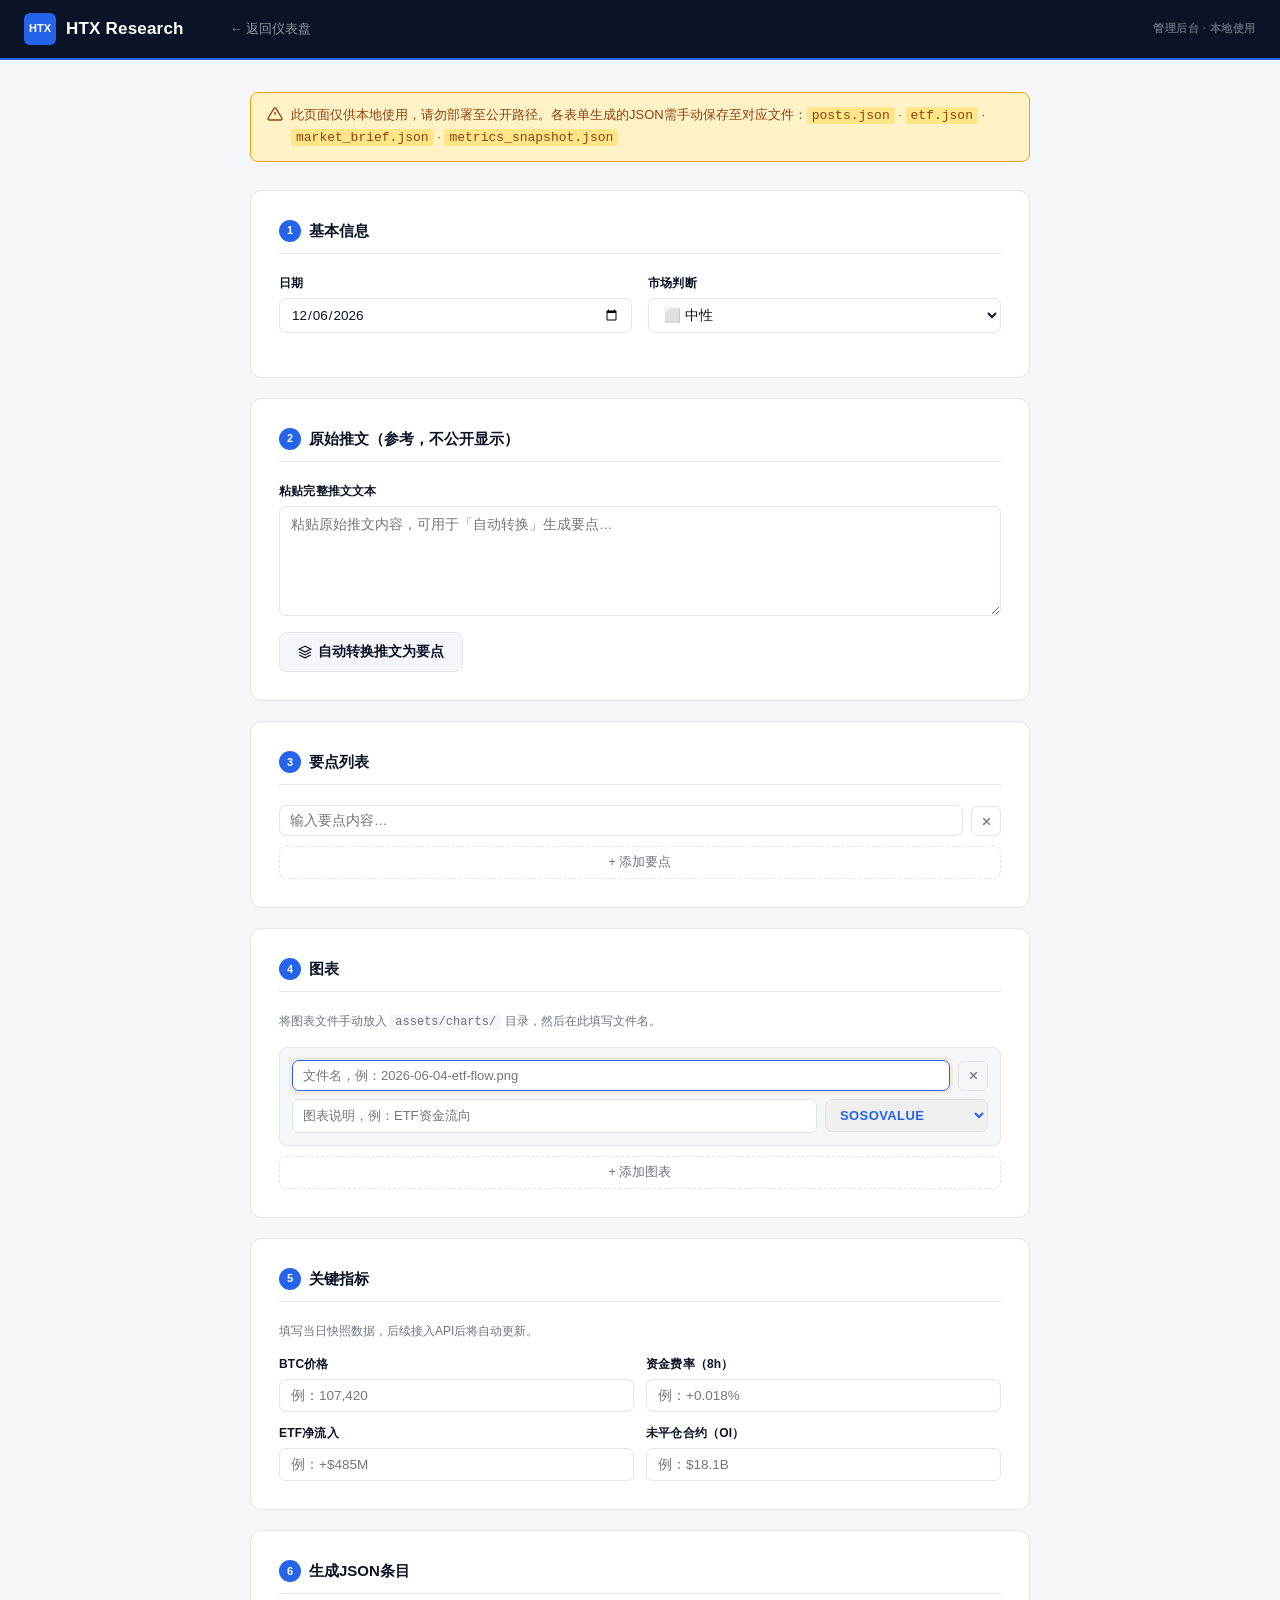
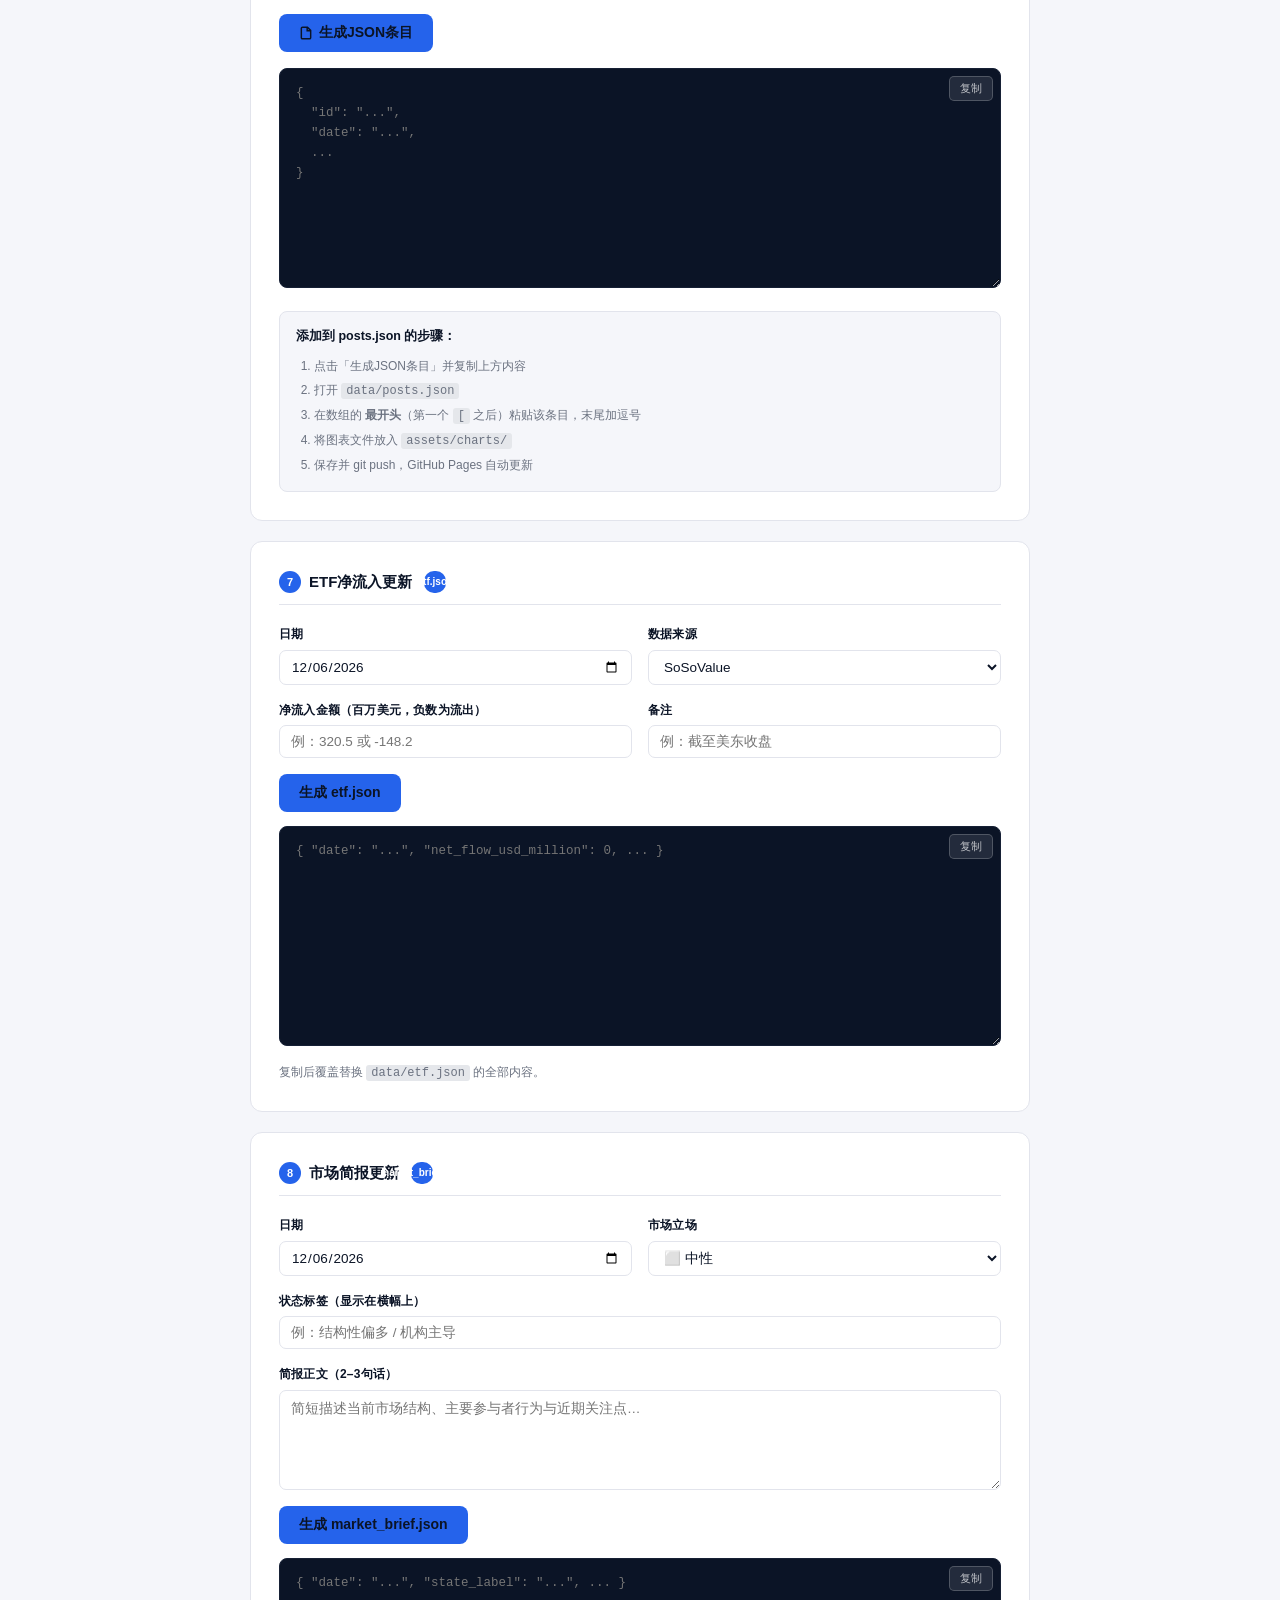
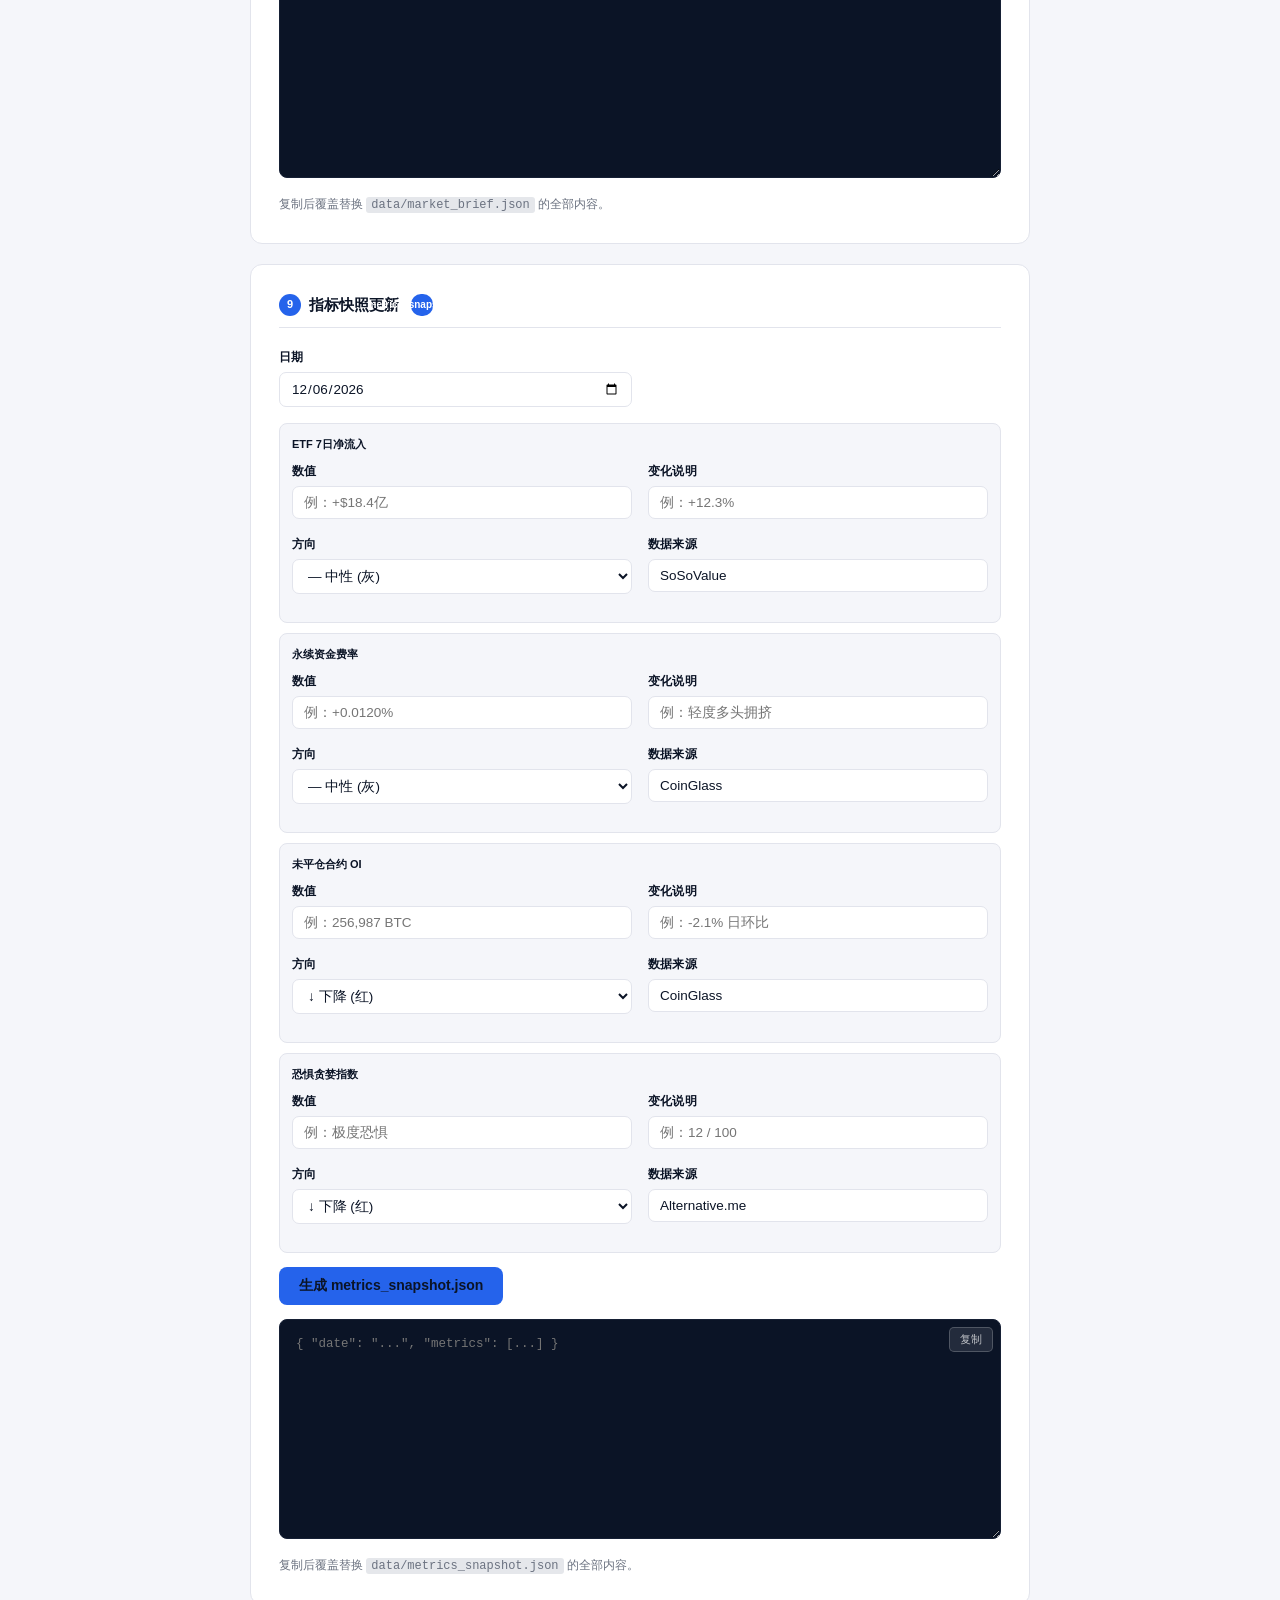
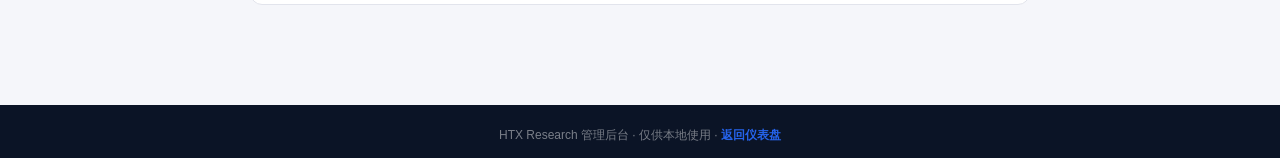
==== commit 4c245df0: "admin page header update" ====
--- a/admin.html
+++ b/admin.html
@@ -15,7 +15,10 @@
       <div class="logo-mark">HTX</div>
       <span class="logo-text">HTX Research</span>
     </a>
-    <span class="header-tagline">管理后台</span>
+    <nav class="header-nav">
+      <a href="index.html" style="padding:6px 14px;font-size:13px;color:rgba(255,255,255,0.55);text-decoration:none;border-radius:6px;transition:background 0.15s,color 0.15s;" onmouseover="this.style.background='rgba(255,255,255,0.08)';this.style.color='#fff'" onmouseout="this.style.background='';this.style.color='rgba(255,255,255,0.55)'">← 返回仪表盘</a>
+    </nav>
+    <span style="font-size:11px;font-weight:600;color:rgba(255,255,255,0.35);letter-spacing:0.5px;margin-left:auto;">管理后台 · 本地使用</span>
   </header>
 
   <!-- ══ Admin Form ══════════════════════════════════ -->
@@ -28,7 +31,7 @@
         <line x1="12" y1="9" x2="12" y2="13"/>
         <line x1="12" y1="17" x2="12.01" y2="17"/>
       </svg>
-      <span>此页面仅供本地使用，请勿部署至公开路径。生成的JSON条目需手动复制至 <code style="background:#FDE68A;padding:1px 5px;border-radius:3px;">data/posts.json</code> 文件中。</span>
+      <span>此页面仅供本地使用，请勿部署至公开路径。各表单生成的JSON需手动保存至对应文件：<code style="background:#FDE68A;padding:1px 5px;border-radius:3px;">posts.json</code> · <code style="background:#FDE68A;padding:1px 5px;border-radius:3px;">etf.json</code> · <code style="background:#FDE68A;padding:1px 5px;border-radius:3px;">market_brief.json</code> · <code style="background:#FDE68A;padding:1px 5px;border-radius:3px;">metrics_snapshot.json</code></span>
     </div>
 
     <!-- ① 基本信息 -->
@@ -348,7 +351,7 @@
   </div><!-- /.admin-wrapper -->
 
   <footer class="site-footer">
-    <div>HTX Research 管理后台 · 仅供本地使用</div>
+    <div>HTX Research 管理后台 · 仅供本地使用 · <a href="index.html" style="color:var(--blue);">返回仪表盘</a></div>
   </footer>
 
   <script src="admin.js"></script>
--- a/style.css
+++ b/style.css
@@ -727,7 +727,7 @@
   width: 22px;
   height: 22px;
   background: var(--blue);
-  color: var(--navy);
+  color: var(--white);
   border-radius: 50%;
   font-size: 11px;
   font-weight: 800;
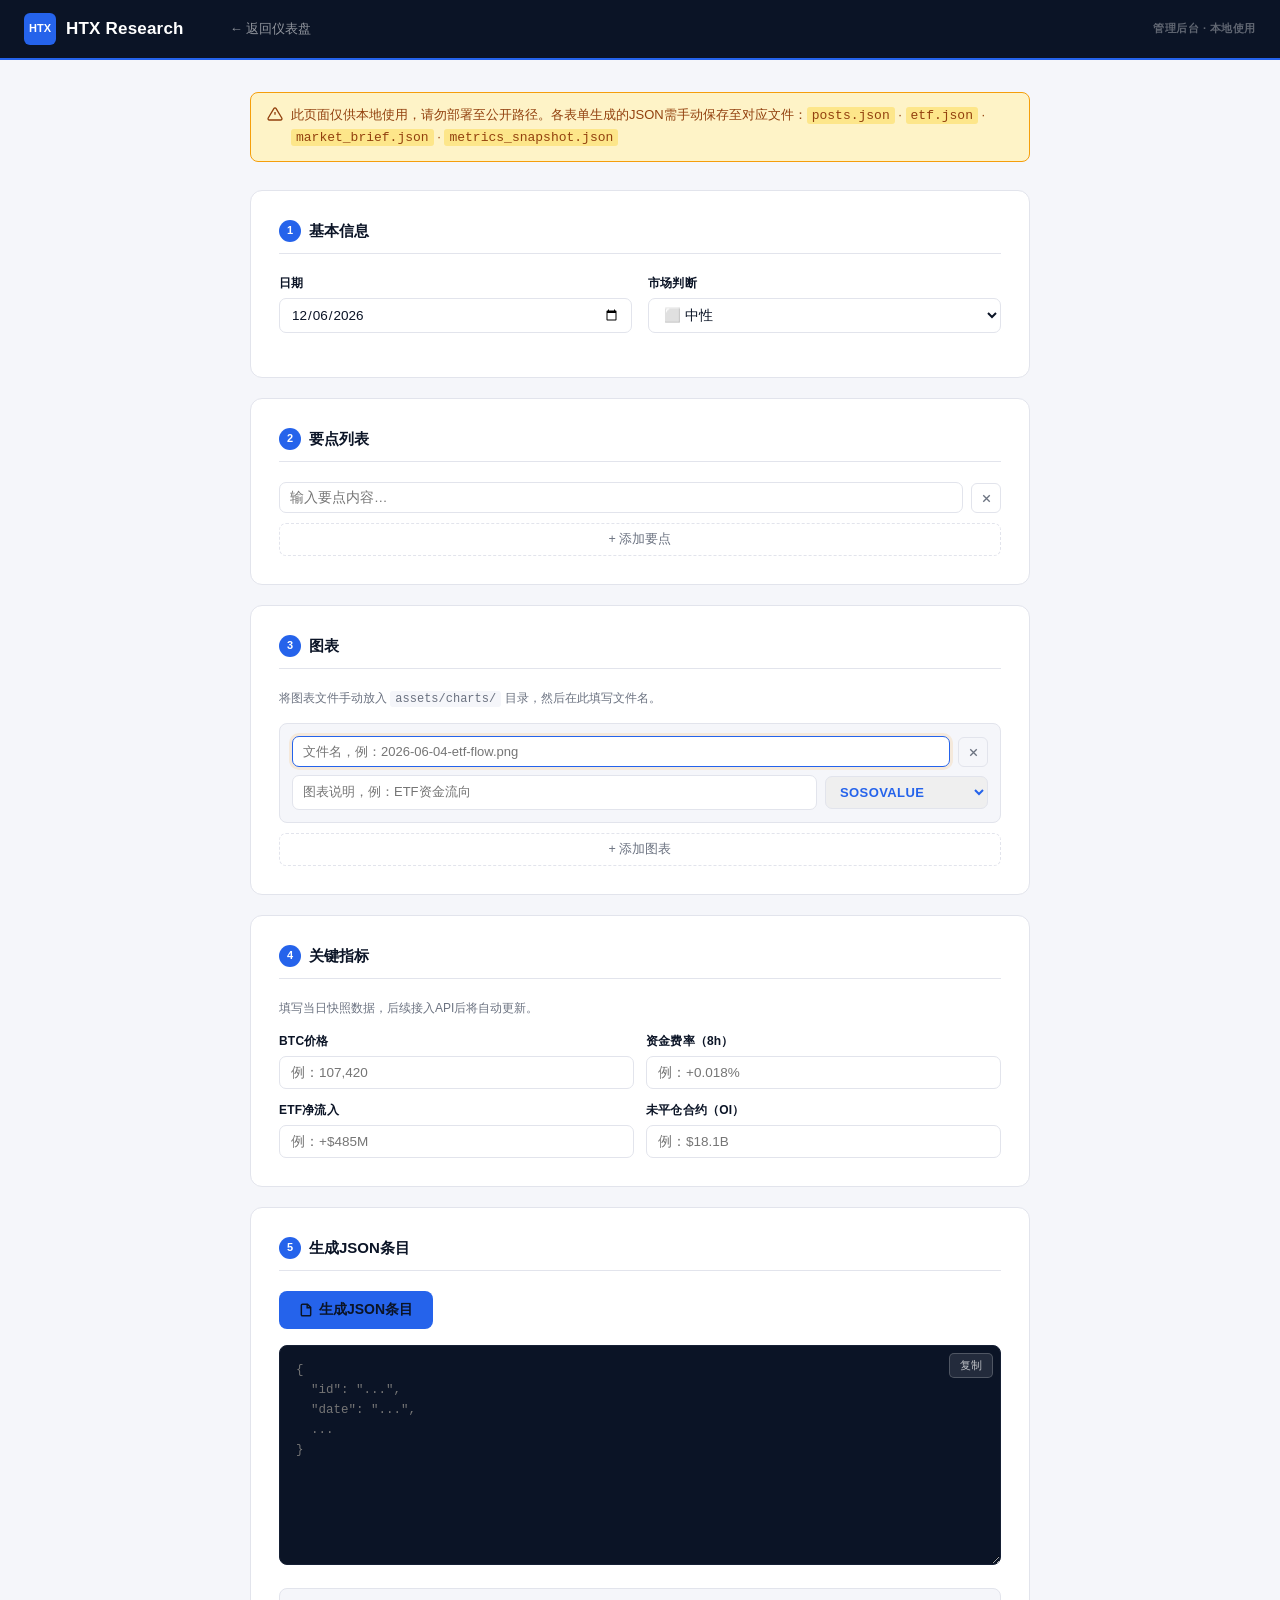
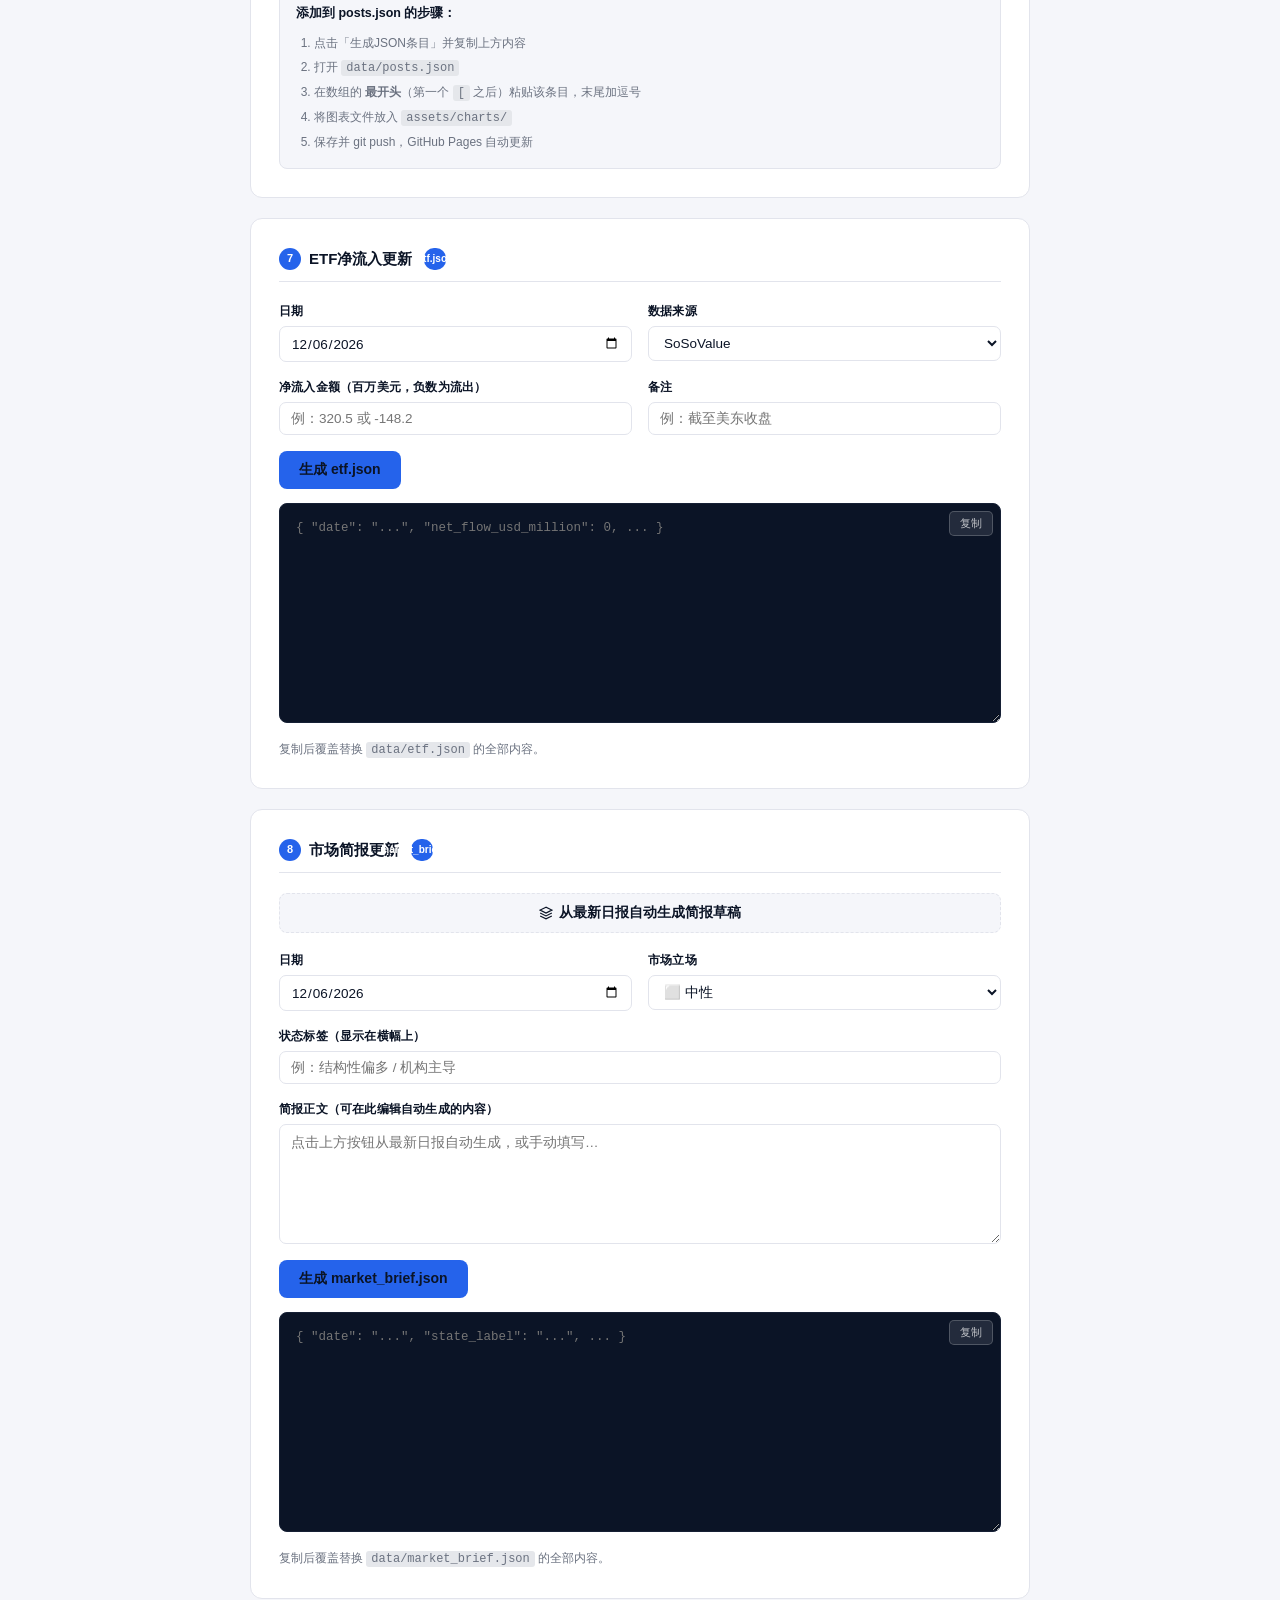
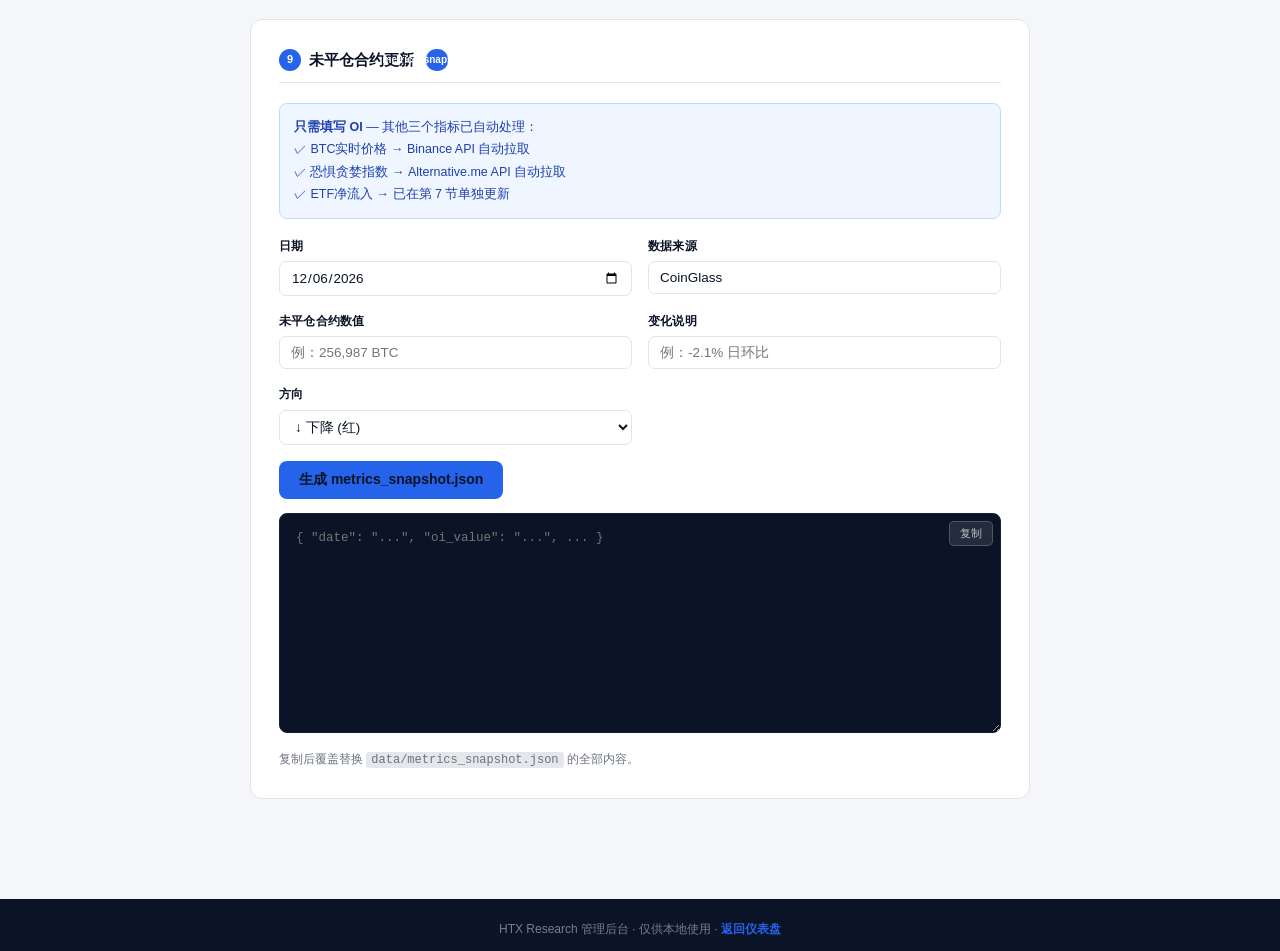
==== commit 220d9676: "remove source post section from admin" ====
--- a/admin.html
+++ b/admin.html
@@ -55,32 +55,9 @@
       </div>
     </div>
 
-    <!-- ② 原始推文 -->
-    <div class="admin-card">
-      <h2><span>2</span> 原始推文（参考，不公开显示）</h2>
-      <div class="form-row full">
-        <div class="form-group">
-          <label for="source-post">粘贴完整推文文本</label>
-          <textarea
-            id="source-post"
-            placeholder="粘贴原始推文内容，可用于「自动转换」生成要点…"
-            style="min-height: 110px;"
-          ></textarea>
-        </div>
-      </div>
-      <div class="admin-actions" style="margin-top:0;">
-        <button type="button" class="btn-secondary" onclick="autoConvertTweet()">
-          <svg width="14" height="14" viewBox="0 0 24 24" fill="none" stroke="currentColor" stroke-width="2">
-            <path d="M12 2L2 7l10 5 10-5-10-5zM2 17l10 5 10-5M2 12l10 5 10-5"/>
-          </svg>
-          自动转换推文为要点
-        </button>
-      </div>
-    </div>
-
-    <!-- ③ 要点列表 -->
-    <div class="admin-card">
-      <h2><span>3</span> 要点列表</h2>
+    <!-- ② 要点列表 -->
+    <div class="admin-card">
+      <h2><span>2</span> 要点列表</h2>
       <div class="dynamic-list" id="bullets-list">
         <!-- rows injected by admin.js -->
       </div>
@@ -91,7 +68,7 @@
 
     <!-- ④ 图表 -->
     <div class="admin-card">
-      <h2><span>4</span> 图表</h2>
+      <h2><span>3</span> 图表</h2>
       <p style="font-size:12px;color:var(--grey-text);margin-bottom:14px;">
         将图表文件手动放入 <code style="background:var(--grey-bg);padding:1px 5px;border-radius:3px;">assets/charts/</code> 目录，然后在此填写文件名。
       </p>
@@ -105,7 +82,7 @@
 
     <!-- ⑤ 关键指标 -->
     <div class="admin-card">
-      <h2><span>5</span> 关键指标</h2>
+      <h2><span>4</span> 关键指标</h2>
       <p style="font-size:12px;color:var(--grey-text);margin-bottom:14px;">
         填写当日快照数据，后续接入API后将自动更新。
       </p>
@@ -131,7 +108,7 @@
 
     <!-- ⑥ 生成JSON -->
     <div class="admin-card">
-      <h2><span>6</span> 生成JSON条目</h2>
+      <h2><span>5</span> 生成JSON条目</h2>
       <div class="admin-actions" style="margin-bottom:16px;">
         <button type="button" class="btn-primary" onclick="generateJSON()">
           <svg width="14" height="14" viewBox="0 0 24 24" fill="none" stroke="currentColor" stroke-width="2.5">
@@ -214,6 +191,18 @@
     <!-- ⑧ 市场简报更新 -->
     <div class="admin-card">
       <h2><span>8</span> 市场简报更新 <span style="font-size:10px;background:var(--blue);color:#fff;border-radius:10px;padding:2px 8px;font-weight:600;margin-left:4px;">market_brief.json</span></h2>
+
+      <!-- Auto-generate from latest post -->
+      <div class="admin-actions" style="margin-bottom:18px;">
+        <button type="button" class="btn-secondary" id="brief-auto-btn" onclick="autoGenerateBrief()"
+          style="width:100%;justify-content:center;border-style:dashed;">
+          <svg width="14" height="14" viewBox="0 0 24 24" fill="none" stroke="currentColor" stroke-width="2">
+            <path d="M12 2L2 7l10 5 10-5-10-5zM2 17l10 5 10-5M2 12l10 5 10-5"/>
+          </svg>
+          从最新日报自动生成简报草稿
+        </button>
+      </div>
+
       <div class="form-row">
         <div class="form-group">
           <label for="brief-date">日期</label>
@@ -238,8 +227,8 @@
       </div>
       <div class="form-row full">
         <div class="form-group">
-          <label for="brief-text">简报正文（2–3句话）</label>
-          <textarea id="brief-text" style="min-height:100px;" placeholder="简短描述当前市场结构、主要参与者行为与近期关注点…"></textarea>
+          <label for="brief-text">简报正文（可在此编辑自动生成的内容）</label>
+          <textarea id="brief-text" style="min-height:120px;" placeholder="点击上方按钮从最新日报自动生成，或手动填写…"></textarea>
         </div>
       </div>
       <div class="admin-actions" style="margin-bottom:14px;">
@@ -252,89 +241,46 @@
       <p style="font-size:12px;color:var(--grey-text);margin-top:10px;">复制后覆盖替换 <code style="background:#e5e7eb;padding:1px 5px;border-radius:3px;">data/market_brief.json</code> 的全部内容。</p>
     </div>
 
-    <!-- ⑨ 指标快照更新 -->
-    <div class="admin-card">
-      <h2><span>9</span> 指标快照更新 <span style="font-size:10px;background:var(--blue);color:#fff;border-radius:10px;padding:2px 8px;font-weight:600;margin-left:4px;">metrics_snapshot.json</span></h2>
+    <!-- ⑨ 指标快照更新 — OI only -->
+    <div class="admin-card">
+      <h2><span>9</span> 未平仓合约更新 <span style="font-size:10px;background:var(--blue);color:#fff;border-radius:10px;padding:2px 8px;font-weight:600;margin-left:4px;">metrics_snapshot.json</span></h2>
+
+      <!-- Info box: what's already automated -->
+      <div style="background:var(--blue-light);border:1px solid #BFDBFE;border-radius:8px;padding:12px 14px;margin-bottom:18px;font-size:12.5px;color:#1E40AF;line-height:1.8;">
+        <strong>只需填写 OI</strong> — 其他三个指标已自动处理：<br>
+        ✓ BTC实时价格 → Binance API 自动拉取<br>
+        ✓ 恐惧贪婪指数 → Alternative.me API 自动拉取<br>
+        ✓ ETF净流入 → 已在第 7 节单独更新
+      </div>
+
       <div class="form-row">
         <div class="form-group">
           <label for="metrics-date">日期</label>
           <input type="date" id="metrics-date"/>
         </div>
-      </div>
-
-      <!-- Row 1 -->
-      <div class="metrics-admin-row" style="border:1px solid var(--grey-border);border-radius:8px;padding:12px;margin-bottom:10px;background:var(--grey-bg);">
-        <div style="font-size:11px;font-weight:700;color:var(--navy);margin-bottom:8px;" class="m-label-display">ETF 7日净流入</div>
-        <div class="form-row">
-          <div class="form-group"><label>数值</label><input type="text" class="m-value" placeholder="例：+$18.4亿"/></div>
-          <div class="form-group"><label>变化说明</label><input type="text" class="m-delta" placeholder="例：+12.3%"/></div>
-        </div>
-        <div class="form-row">
-          <div class="form-group"><label>方向</label>
-            <select class="m-dir">
-              <option value="up">↑ 上升 (绿)</option>
-              <option value="down">↓ 下降 (红)</option>
-              <option value="neutral" selected>— 中性 (灰)</option>
-            </select>
-          </div>
-          <div class="form-group"><label>数据来源</label><input type="text" class="m-source" value="SoSoValue"/></div>
-        </div>
-      </div>
-
-      <!-- Row 2 -->
-      <div class="metrics-admin-row" style="border:1px solid var(--grey-border);border-radius:8px;padding:12px;margin-bottom:10px;background:var(--grey-bg);">
-        <div style="font-size:11px;font-weight:700;color:var(--navy);margin-bottom:8px;" class="m-label-display">永续资金费率</div>
-        <div class="form-row">
-          <div class="form-group"><label>数值</label><input type="text" class="m-value" placeholder="例：+0.0120%"/></div>
-          <div class="form-group"><label>变化说明</label><input type="text" class="m-delta" placeholder="例：轻度多头拥挤"/></div>
-        </div>
-        <div class="form-row">
-          <div class="form-group"><label>方向</label>
-            <select class="m-dir">
-              <option value="up">↑ 上升 (绿)</option>
-              <option value="down">↓ 下降 (红)</option>
-              <option value="neutral" selected>— 中性 (灰)</option>
-            </select>
-          </div>
-          <div class="form-group"><label>数据来源</label><input type="text" class="m-source" value="CoinGlass"/></div>
-        </div>
-      </div>
-
-      <!-- Row 3 -->
-      <div class="metrics-admin-row" style="border:1px solid var(--grey-border);border-radius:8px;padding:12px;margin-bottom:10px;background:var(--grey-bg);">
-        <div style="font-size:11px;font-weight:700;color:var(--navy);margin-bottom:8px;" class="m-label-display">未平仓合约 OI</div>
-        <div class="form-row">
-          <div class="form-group"><label>数值</label><input type="text" class="m-value" placeholder="例：256,987 BTC"/></div>
-          <div class="form-group"><label>变化说明</label><input type="text" class="m-delta" placeholder="例：-2.1% 日环比"/></div>
-        </div>
-        <div class="form-row">
-          <div class="form-group"><label>方向</label>
-            <select class="m-dir">
-              <option value="up">↑ 上升 (绿)</option>
-              <option value="down" selected>↓ 下降 (红)</option>
-              <option value="neutral">— 中性 (灰)</option>
-            </select>
-          </div>
-          <div class="form-group"><label>数据来源</label><input type="text" class="m-source" value="CoinGlass"/></div>
-        </div>
-      </div>
-
-      <!-- Row 4 -->
-      <div class="metrics-admin-row" style="border:1px solid var(--grey-border);border-radius:8px;padding:12px;margin-bottom:14px;background:var(--grey-bg);">
-        <div style="font-size:11px;font-weight:700;color:var(--navy);margin-bottom:8px;" class="m-label-display">恐惧贪婪指数</div>
-        <div class="form-row">
-          <div class="form-group"><label>数值</label><input type="text" class="m-value" placeholder="例：极度恐惧"/></div>
-          <div class="form-group"><label>变化说明</label><input type="text" class="m-delta" placeholder="例：12 / 100"/></div>
-        </div>
-        <div class="form-row">
-          <div class="form-group"><label>方向</label>
-            <select class="m-dir">
-              <option value="up">↑ 上升 (绿)</option>
-              <option value="down" selected>↓ 下降 (红)</option>
-              <option value="neutral">— 中性 (灰)</option>
-            </select>
-          </div>
-          <div class="form-group"><label>数据来源</label><input type="text" class="m-source" value="Alternative.me"/></div>
+        <div class="form-group">
+          <label for="oi-source">数据来源</label>
+          <input type="text" id="oi-source" value="CoinGlass"/>
+        </div>
+      </div>
+      <div class="form-row">
+        <div class="form-group">
+          <label for="oi-value">未平仓合约数值</label>
+          <input type="text" id="oi-value" placeholder="例：256,987 BTC"/>
+        </div>
+        <div class="form-group">
+          <label for="oi-delta">变化说明</label>
+          <input type="text" id="oi-delta" placeholder="例：-2.1% 日环比"/>
+        </div>
+      </div>
+      <div class="form-row">
+        <div class="form-group">
+          <label for="oi-dir">方向</label>
+          <select id="oi-dir">
+            <option value="up">↑ 上升 (绿)</option>
+            <option value="down" selected>↓ 下降 (红)</option>
+            <option value="neutral">— 中性 (灰)</option>
+          </select>
         </div>
       </div>
 
@@ -342,7 +288,7 @@
         <button type="button" class="btn-primary" onclick="generateMetricsJson()">生成 metrics_snapshot.json</button>
       </div>
       <div class="json-output-wrap">
-        <textarea id="metrics-json-output" class="json-output" readonly placeholder='{ "date": "...", "metrics": [...] }'></textarea>
+        <textarea id="metrics-json-output" class="json-output" readonly placeholder='{ "date": "...", "oi_value": "...", ... }'></textarea>
         <button type="button" class="json-copy-btn" id="metrics-copy-btn" onclick="copyMetricsJson()">复制</button>
       </div>
       <p style="font-size:12px;color:var(--grey-text);margin-top:10px;">复制后覆盖替换 <code style="background:#e5e7eb;padding:1px 5px;border-radius:3px;">data/metrics_snapshot.json</code> 的全部内容。</p>
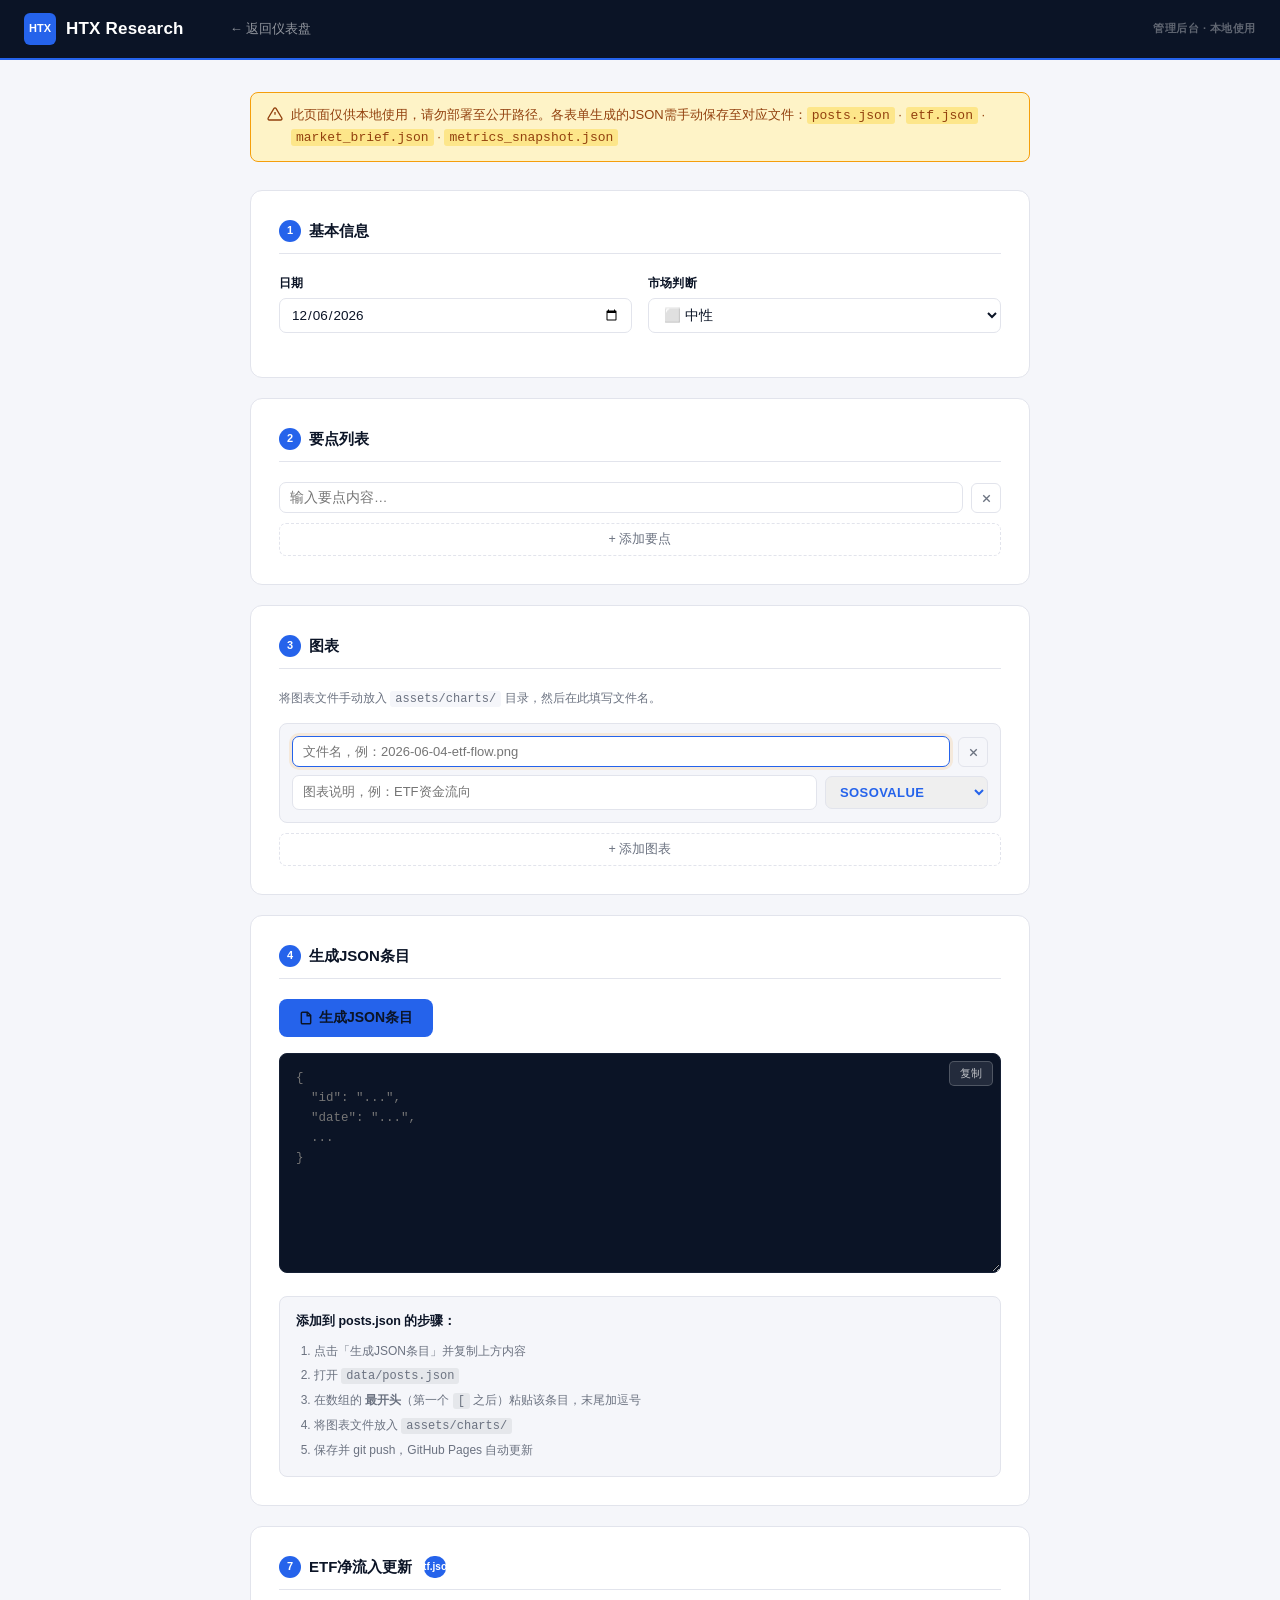
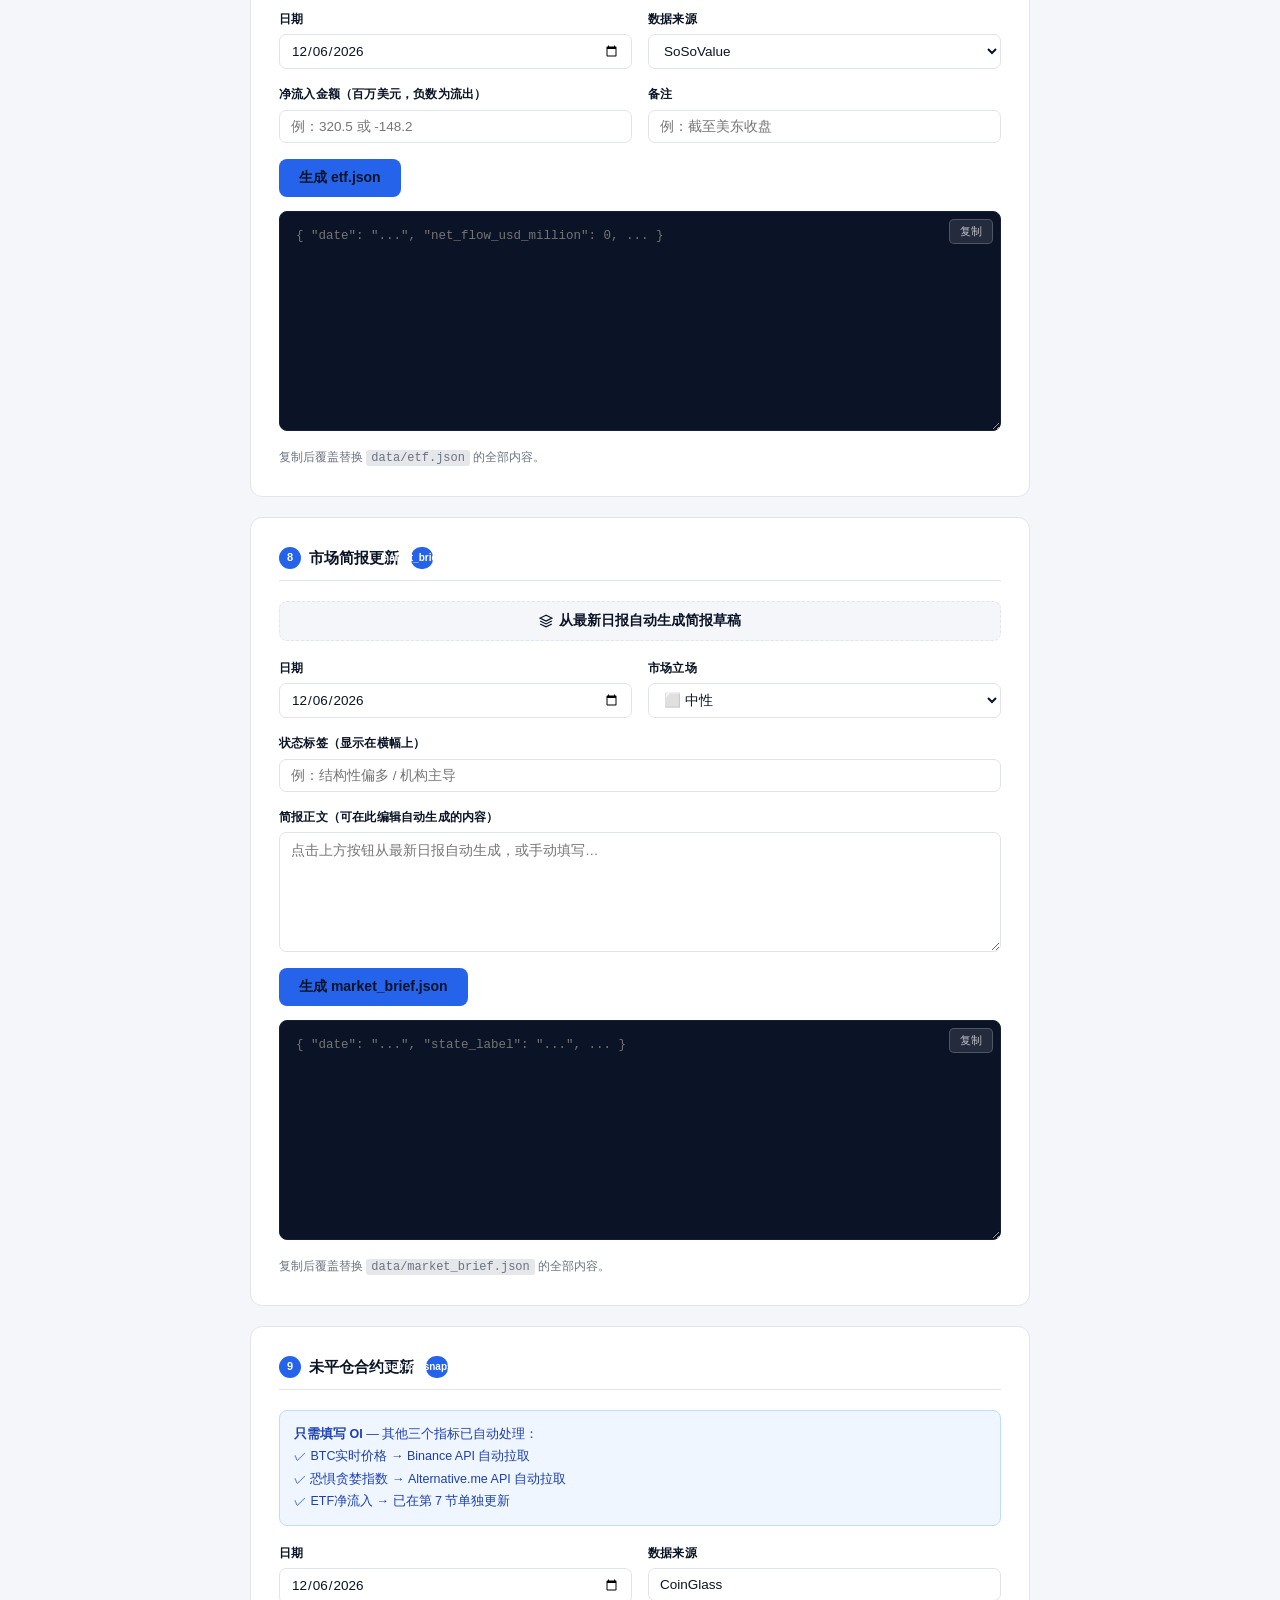
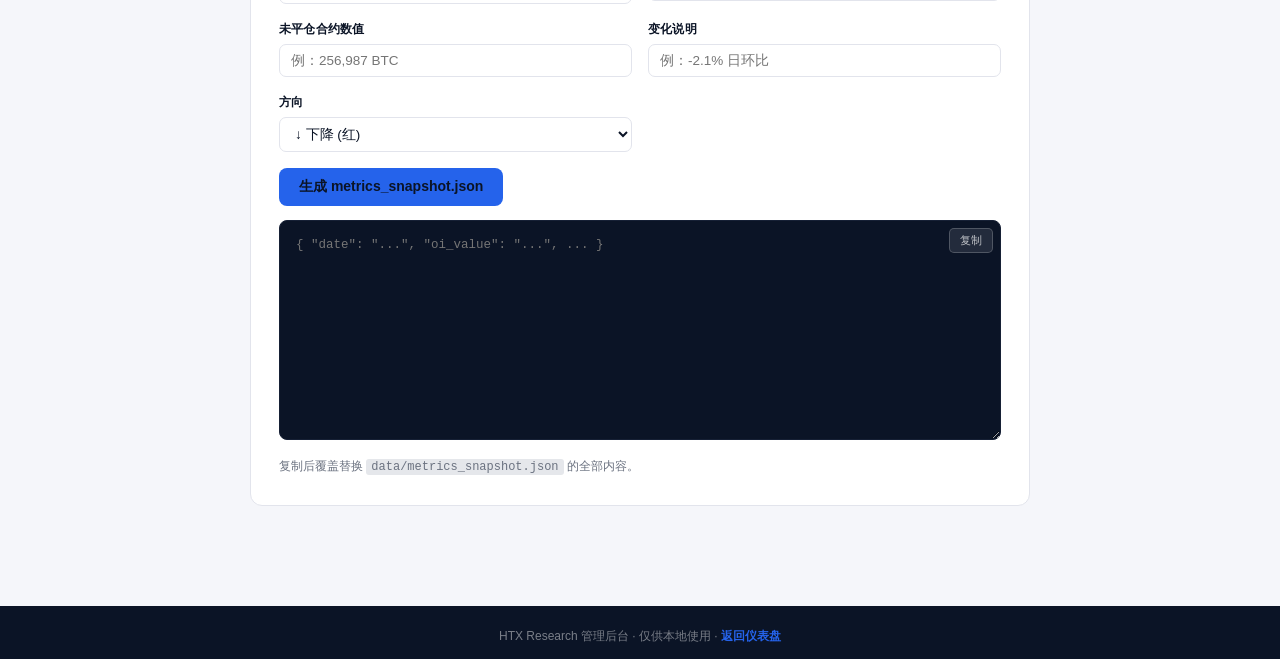
==== commit 9e032f95: "remove indicator pills from report cards" ====
--- a/admin.html
+++ b/admin.html
@@ -80,35 +80,9 @@
       </button>
     </div>
 
-    <!-- ⑤ 关键指标 -->
-    <div class="admin-card">
-      <h2><span>4</span> 关键指标</h2>
-      <p style="font-size:12px;color:var(--grey-text);margin-bottom:14px;">
-        填写当日快照数据，后续接入API后将自动更新。
-      </p>
-      <div class="indicators-grid">
-        <div class="form-group">
-          <label for="ind-price">BTC价格</label>
-          <input type="text" id="ind-price" placeholder="例：107,420"/>
-        </div>
-        <div class="form-group">
-          <label for="ind-funding">资金费率（8h）</label>
-          <input type="text" id="ind-funding" placeholder="例：+0.018%"/>
-        </div>
-        <div class="form-group">
-          <label for="ind-etf">ETF净流入</label>
-          <input type="text" id="ind-etf" placeholder="例：+$485M"/>
-        </div>
-        <div class="form-group">
-          <label for="ind-oi">未平仓合约（OI）</label>
-          <input type="text" id="ind-oi" placeholder="例：$18.1B"/>
-        </div>
-      </div>
-    </div>
-
-    <!-- ⑥ 生成JSON -->
-    <div class="admin-card">
-      <h2><span>5</span> 生成JSON条目</h2>
+    <!-- ④ 生成JSON -->
+    <div class="admin-card">
+      <h2><span>4</span> 生成JSON条目</h2>
       <div class="admin-actions" style="margin-bottom:16px;">
         <button type="button" class="btn-primary" onclick="generateJSON()">
           <svg width="14" height="14" viewBox="0 0 24 24" fill="none" stroke="currentColor" stroke-width="2.5">
--- a/style.css
+++ b/style.css
@@ -1418,3 +1418,104 @@
     padding: 18px 14px;
   }
 }
+
+/* ═══════════════════════════════════════════════════════
+   V3 — ETF资金流 PAGE
+   ═══════════════════════════════════════════════════════ */
+
+.etf-cards {
+  display: grid;
+  grid-template-columns: repeat(4, 1fr);
+  gap: 14px;
+  margin-bottom: 22px;
+}
+.etf-card {
+  background: var(--white);
+  border: 1px solid var(--grey-border);
+  border-radius: 10px;
+  padding: 16px 18px;
+}
+.etf-card-label { font-size: 12.5px; color: var(--grey-text); margin-bottom: 8px; }
+.etf-card-value { font-size: 24px; font-weight: 700; letter-spacing: -0.5px; }
+.etf-card-sub   { font-size: 11.5px; color: var(--grey-text); margin-top: 6px; }
+.etf-pos  { color: var(--green); }
+.etf-neg  { color: var(--red); }
+.etf-grey { color: var(--grey-text); }
+
+.etf-skeleton {
+  height: 96px;
+  border-radius: 10px;
+  background: linear-gradient(90deg, #eef0f5 25%, #f7f8fb 50%, #eef0f5 75%);
+  background-size: 200% 100%;
+  animation: etf-shimmer 1.3s infinite;
+}
+@keyframes etf-shimmer { from { background-position: 200% 0; } to { background-position: -200% 0; } }
+
+.etf-error,
+.etf-placeholder-note {
+  padding: 40px 0;
+  text-align: center;
+  color: var(--grey-text);
+  font-size: 14px;
+}
+
+/* Dark chart cards (match navy chart style) */
+.etf-chart-card {
+  background: var(--navy);
+  border-radius: 12px;
+  padding: 18px 20px;
+  margin-bottom: 22px;
+}
+.etf-chart-head {
+  display: flex; align-items: center; justify-content: space-between;
+  margin-bottom: 12px; flex-wrap: wrap; gap: 10px;
+}
+.etf-chart-legend { font-size: 12px; color: #cbd2de; display: flex; gap: 16px; flex-wrap: wrap; }
+.etf-chart-legend .lg-bar   { color: var(--green); }
+.etf-chart-legend .lg-asset { color: #cbd2de; }
+.etf-chart-legend .lg-btc   { color: #F0A12C; }
+.etf-chart-wrap { position: relative; height: 280px; }
+
+.etf-range-toggle, .etf-period-toggle { display: inline-flex; gap: 2px; background: rgba(255,255,255,0.06); border-radius: 7px; padding: 3px; }
+.etf-range-btn, .etf-period-btn {
+  border: none; background: transparent; color: #9aa3b2;
+  font-size: 12px; padding: 4px 12px; border-radius: 5px; cursor: pointer;
+}
+.etf-range-btn.active, .etf-period-btn.active { background: var(--blue); color: #fff; }
+
+.etf-rank-title { color: #fff; font-size: 14px; font-weight: 600; }
+.etf-rank-sub   { color: #9aa3b2; font-size: 11.5px; margin: 2px 0 14px; }
+.etf-rank-wrap  { position: relative; height: 260px; }
+
+/* Per-fund table */
+.etf-table-card {
+  background: var(--white);
+  border: 1px solid var(--grey-border);
+  border-radius: 12px;
+  padding: 18px 20px;
+  margin-bottom: 22px;
+}
+.etf-table-head {
+  display: flex; align-items: center; justify-content: space-between;
+  margin-bottom: 14px;
+}
+.etf-period-toggle { background: var(--grey-bg); }
+.etf-period-btn { color: var(--grey-text); }
+.etf-table { width: 100%; border-collapse: collapse; font-size: 13px; }
+.etf-table th {
+  text-align: right; padding: 8px 10px; color: var(--grey-text);
+  font-weight: 600; font-size: 12px; border-bottom: 1px solid var(--grey-border);
+}
+.etf-table th:first-child { text-align: left; }
+.etf-table td { text-align: right; padding: 10px; border-bottom: 1px solid #f0f1f5; }
+.etf-table td:first-child { text-align: left; }
+.etf-fund-name strong { display: block; font-size: 13px; }
+.etf-fund-name span   { display: block; font-size: 11px; color: var(--grey-text); }
+
+@media (max-width: 900px) {
+  .etf-cards { grid-template-columns: repeat(2, 1fr); }
+}
+@media (max-width: 520px) {
+  .etf-cards { grid-template-columns: 1fr; }
+  .etf-table { font-size: 12px; }
+}
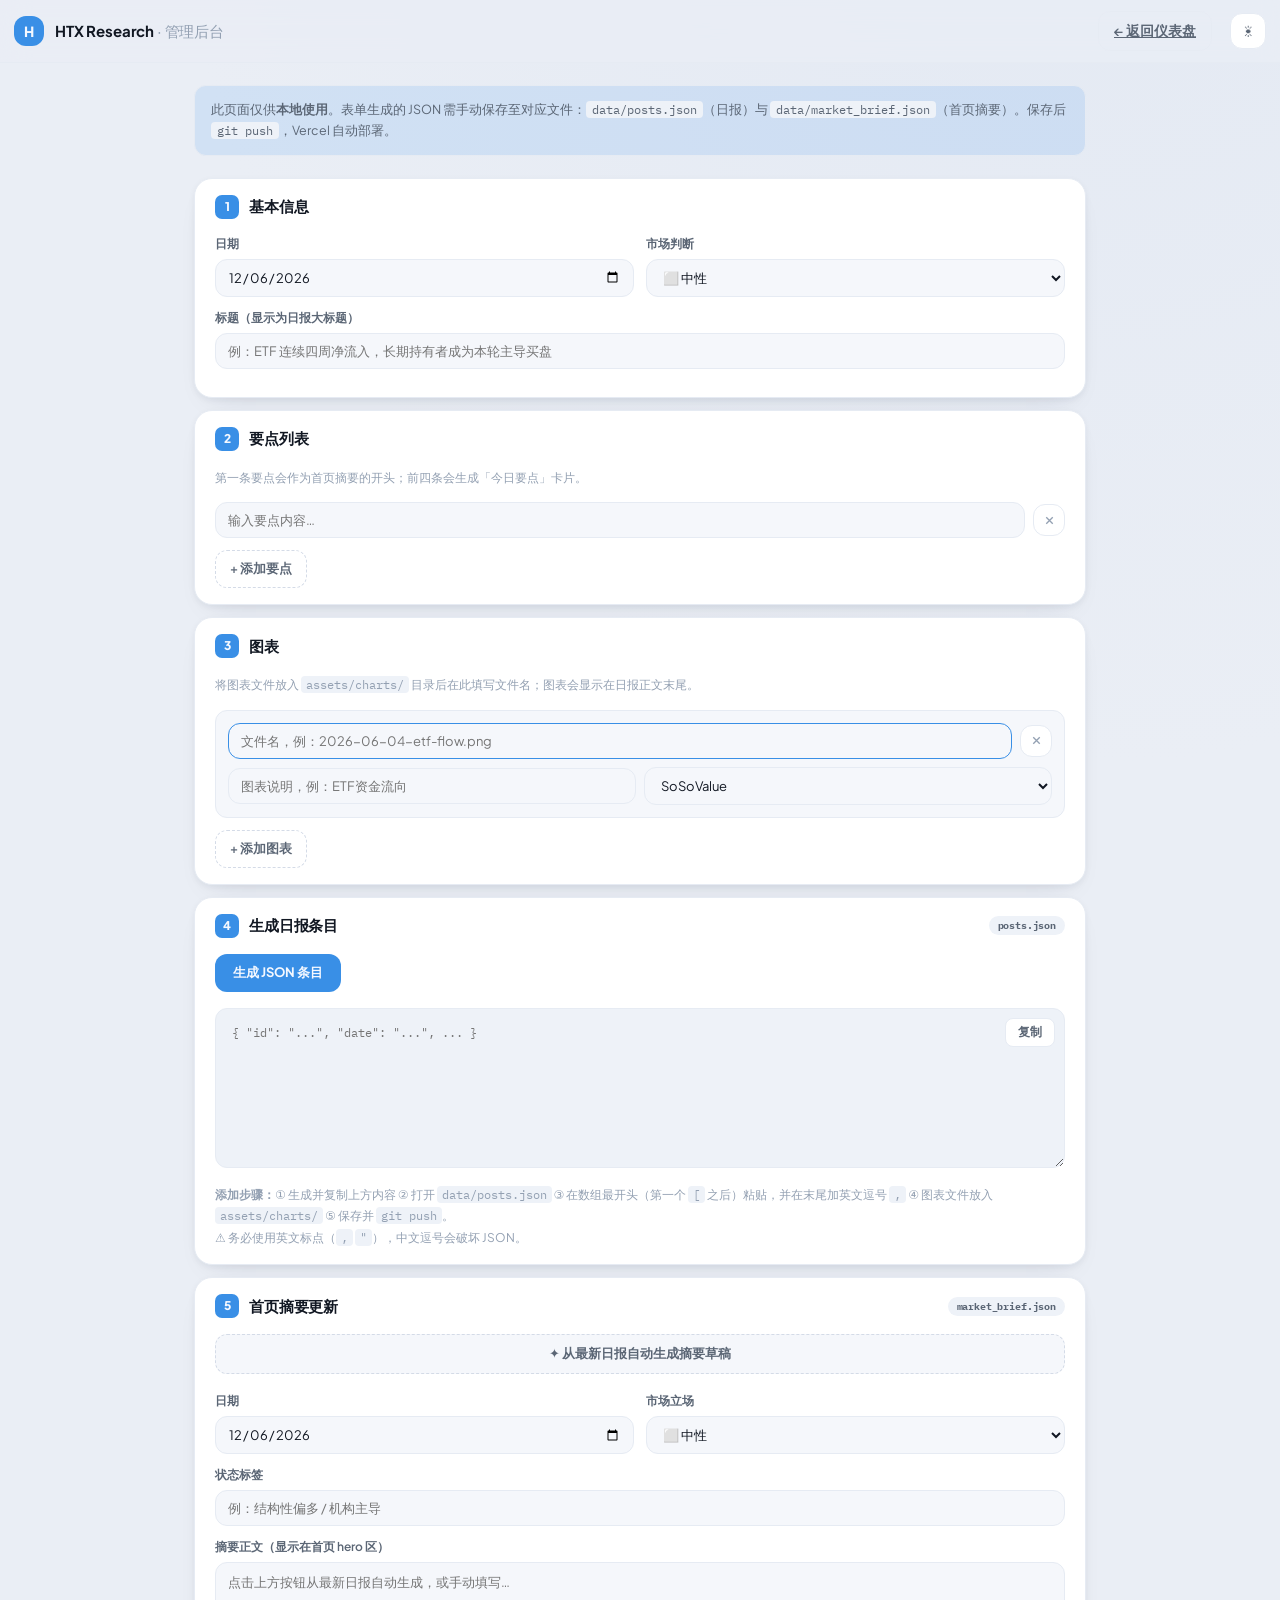
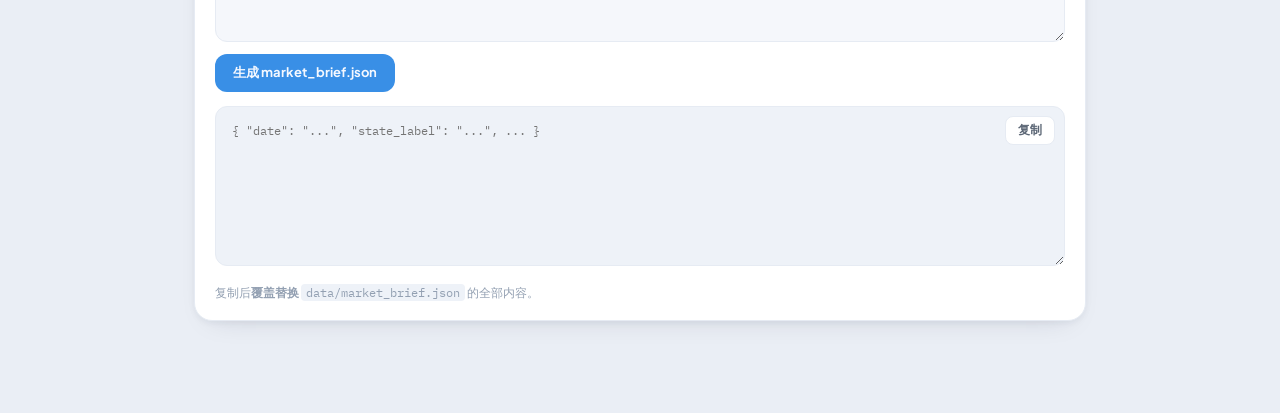
==== commit 01d4b19a: "redesign dashboard + admin to agora fintech UI" ====
--- a/admin.html
+++ b/admin.html
@@ -1,42 +1,39 @@
 <!DOCTYPE html>
-<html lang="zh-CN">
+<html lang="zh-CN" data-theme="light">
 <head>
   <meta charset="UTF-8"/>
   <meta name="viewport" content="width=device-width, initial-scale=1.0"/>
   <title>HTX Research · 管理后台（本地使用）</title>
   <meta name="robots" content="noindex, nofollow"/>
+  <link rel="preconnect" href="https://fonts.googleapis.com"/>
+  <link rel="preconnect" href="https://fonts.gstatic.com" crossorigin/>
+  <link href="https://fonts.googleapis.com/css2?family=Plus+Jakarta+Sans:wght@400;500;600;700;800&family=IBM+Plex+Mono:wght@400;500;600;700&display=swap" rel="stylesheet"/>
   <link rel="stylesheet" href="style.css"/>
 </head>
 <body>
 
-  <!-- ══ Header ══════════════════════════════════════ -->
-  <header class="site-header">
-    <a class="header-logo" href="index.html">
-      <div class="logo-mark">HTX</div>
-      <span class="logo-text">HTX Research</span>
-    </a>
-    <nav class="header-nav">
-      <a href="index.html" style="padding:6px 14px;font-size:13px;color:rgba(255,255,255,0.55);text-decoration:none;border-radius:6px;transition:background 0.15s,color 0.15s;" onmouseover="this.style.background='rgba(255,255,255,0.08)';this.style.color='#fff'" onmouseout="this.style.background='';this.style.color='rgba(255,255,255,0.55)'">← 返回仪表盘</a>
-    </nav>
-    <span style="font-size:11px;font-weight:600;color:rgba(255,255,255,0.35);letter-spacing:0.5px;margin-left:auto;">管理后台 · 本地使用</span>
+  <!-- Top bar -->
+  <header class="topbar">
+    <div class="topbar-inner">
+      <a class="brand" href="index.html">
+        <div class="brand-mark">H</div>
+        <div class="brand-name">HTX Research <span class="dim">· 管理后台</span></div>
+      </a>
+      <div class="spacer"></div>
+      <a class="nav-tab" href="index.html" style="border-color:var(--border)">← 返回仪表盘</a>
+      <button class="icon-btn" id="theme-toggle" title="切换主题">☀</button>
+    </div>
   </header>
 
-  <!-- ══ Admin Form ══════════════════════════════════ -->
-  <div class="admin-wrapper">
+  <div class="admin-wrap">
 
-    <!-- Notice -->
     <div class="admin-notice">
-      <svg width="16" height="16" viewBox="0 0 24 24" fill="none" stroke="currentColor" stroke-width="2">
-        <path d="M10.29 3.86L1.82 18a2 2 0 001.71 3h16.94a2 2 0 001.71-3L13.71 3.86a2 2 0 00-3.42 0z"/>
-        <line x1="12" y1="9" x2="12" y2="13"/>
-        <line x1="12" y1="17" x2="12.01" y2="17"/>
-      </svg>
-      <span>此页面仅供本地使用，请勿部署至公开路径。各表单生成的JSON需手动保存至对应文件：<code style="background:#FDE68A;padding:1px 5px;border-radius:3px;">posts.json</code> · <code style="background:#FDE68A;padding:1px 5px;border-radius:3px;">etf.json</code> · <code style="background:#FDE68A;padding:1px 5px;border-radius:3px;">market_brief.json</code> · <code style="background:#FDE68A;padding:1px 5px;border-radius:3px;">metrics_snapshot.json</code></span>
+      <span>此页面仅供<strong>本地使用</strong>。表单生成的 JSON 需手动保存至对应文件：<code>data/posts.json</code>（日报）与 <code>data/market_brief.json</code>（首页摘要）。保存后 <code>git push</code>，Vercel 自动部署。</span>
     </div>
 
     <!-- ① 基本信息 -->
     <div class="admin-card">
-      <h2><span>1</span> 基本信息</h2>
+      <h2><span class="badge-num">1</span> 基本信息</h2>
       <div class="form-row">
         <div class="form-group">
           <label for="post-date">日期</label>
@@ -53,130 +50,56 @@
           </select>
         </div>
       </div>
+      <div class="form-row full">
+        <div class="form-group">
+          <label for="post-title">标题（显示为日报大标题）</label>
+          <input type="text" id="post-title" placeholder="例：ETF 连续四周净流入，长期持有者成为本轮主导买盘"/>
+        </div>
+      </div>
     </div>
 
     <!-- ② 要点列表 -->
     <div class="admin-card">
-      <h2><span>2</span> 要点列表</h2>
-      <div class="dynamic-list" id="bullets-list">
-        <!-- rows injected by admin.js -->
-      </div>
-      <button type="button" class="btn-add-row" onclick="addBulletRow()" style="margin-top:10px;">
-        + 添加要点
-      </button>
+      <h2><span class="badge-num">2</span> 要点列表</h2>
+      <p class="admin-hint" style="margin:0 0 14px;">第一条要点会作为首页摘要的开头；前四条会生成「今日要点」卡片。</p>
+      <div class="dynamic-list" id="bullets-list"></div>
+      <button type="button" class="btn-add-row" onclick="addBulletRow()" style="margin-top:12px;">+ 添加要点</button>
     </div>
 
-    <!-- ④ 图表 -->
+    <!-- ③ 图表 -->
     <div class="admin-card">
-      <h2><span>3</span> 图表</h2>
-      <p style="font-size:12px;color:var(--grey-text);margin-bottom:14px;">
-        将图表文件手动放入 <code style="background:var(--grey-bg);padding:1px 5px;border-radius:3px;">assets/charts/</code> 目录，然后在此填写文件名。
-      </p>
-      <div class="dynamic-list" id="charts-list">
-        <!-- rows injected by admin.js -->
-      </div>
-      <button type="button" class="btn-add-row" onclick="addChartRow()" style="margin-top:10px;">
-        + 添加图表
-      </button>
+      <h2><span class="badge-num">3</span> 图表</h2>
+      <p class="admin-hint" style="margin:0 0 14px;">将图表文件放入 <code>assets/charts/</code> 目录后在此填写文件名；图表会显示在日报正文末尾。</p>
+      <div class="dynamic-list" id="charts-list"></div>
+      <button type="button" class="btn-add-row" onclick="addChartRow()" style="margin-top:12px;">+ 添加图表</button>
     </div>
 
-    <!-- ④ 生成JSON -->
+    <!-- ④ 生成 posts.json -->
     <div class="admin-card">
-      <h2><span>4</span> 生成JSON条目</h2>
+      <h2><span class="badge-num">4</span> 生成日报条目 <span class="file-pill">posts.json</span></h2>
       <div class="admin-actions" style="margin-bottom:16px;">
-        <button type="button" class="btn-primary" onclick="generateJSON()">
-          <svg width="14" height="14" viewBox="0 0 24 24" fill="none" stroke="currentColor" stroke-width="2.5">
-            <path d="M14.5 2H6a2 2 0 00-2 2v16a2 2 0 002 2h12a2 2 0 002-2V7.5L14.5 2z"/>
-            <polyline points="14 2 14 8 20 8"/>
-          </svg>
-          生成JSON条目
-        </button>
+        <button type="button" class="btn-primary" onclick="generateJSON()">生成 JSON 条目</button>
       </div>
-
       <div class="json-output-wrap">
-        <textarea
-          id="json-output"
-          class="json-output"
-          readonly
-          placeholder='{
-  "id": "...",
-  "date": "...",
-  ...
-}'
-        ></textarea>
-        <button type="button" class="json-copy-btn" id="copy-json-btn" onclick="copyJSON()">
-          复制
-        </button>
+        <textarea id="json-output" class="json-output" readonly placeholder='{ "id": "...", "date": "...", ... }'></textarea>
+        <button type="button" class="json-copy-btn" id="copy-json-btn" onclick="copyJSON()">复制</button>
       </div>
-
-      <div style="margin-top:16px;padding:14px 16px;background:var(--grey-bg);border-radius:8px;border:1px solid var(--grey-border);">
-        <p style="font-size:12.5px;color:var(--navy);font-weight:600;margin-bottom:8px;">添加到 posts.json 的步骤：</p>
-        <ol style="font-size:12px;color:var(--grey-text);padding-left:18px;line-height:2;">
-          <li>点击「生成JSON条目」并复制上方内容</li>
-          <li>打开 <code style="background:#e5e7eb;padding:1px 5px;border-radius:3px;">data/posts.json</code></li>
-          <li>在数组的 <strong>最开头</strong>（第一个 <code style="background:#e5e7eb;padding:1px 5px;border-radius:3px;">[</code> 之后）粘贴该条目，末尾加逗号</li>
-          <li>将图表文件放入 <code style="background:#e5e7eb;padding:1px 5px;border-radius:3px;">assets/charts/</code></li>
-          <li>保存并 git push，GitHub Pages 自动更新</li>
-        </ol>
+      <div class="admin-hint">
+        <strong>添加步骤：</strong>① 生成并复制上方内容 ② 打开 <code>data/posts.json</code>
+        ③ 在数组最开头（第一个 <code>[</code> 之后）粘贴，并在末尾加英文逗号 <code>,</code>
+        ④ 图表文件放入 <code>assets/charts/</code> ⑤ 保存并 <code>git push</code>。
+        <br>⚠️ 务必使用英文标点（<code>,</code> <code>"</code>），中文逗号会破坏 JSON。
       </div>
     </div>
 
-    <!-- ══════════════════════════════════════════════
-         V2 SECTIONS
-         ══════════════════════════════════════════════ -->
-
-    <!-- ⑦ ETF流入更新 -->
+    <!-- ⑤ 市场简报 -->
     <div class="admin-card">
-      <h2><span>7</span> ETF净流入更新 <span style="font-size:10px;background:var(--blue);color:#fff;border-radius:10px;padding:2px 8px;font-weight:600;margin-left:4px;">etf.json</span></h2>
-      <div class="form-row">
-        <div class="form-group">
-          <label for="etf-date">日期</label>
-          <input type="date" id="etf-date"/>
-        </div>
-        <div class="form-group">
-          <label for="etf-source">数据来源</label>
-          <select id="etf-source">
-            <option value="SoSoValue">SoSoValue</option>
-            <option value="Farside">Farside</option>
-            <option value="Manual">手动录入</option>
-          </select>
-        </div>
-      </div>
-      <div class="form-row">
-        <div class="form-group">
-          <label for="etf-flow-val">净流入金额（百万美元，负数为流出）</label>
-          <input type="number" id="etf-flow-val" placeholder="例：320.5 或 -148.2" step="0.01"/>
-        </div>
-        <div class="form-group">
-          <label for="etf-note">备注</label>
-          <input type="text" id="etf-note" placeholder="例：截至美东收盘"/>
-        </div>
-      </div>
-      <div class="admin-actions" style="margin-bottom:14px;">
-        <button type="button" class="btn-primary" onclick="generateETFJson()">生成 etf.json</button>
-      </div>
-      <div class="json-output-wrap">
-        <textarea id="etf-json-output" class="json-output" readonly placeholder='{ "date": "...", "net_flow_usd_million": 0, ... }'></textarea>
-        <button type="button" class="json-copy-btn" id="etf-copy-btn" onclick="copyETFJson()">复制</button>
-      </div>
-      <p style="font-size:12px;color:var(--grey-text);margin-top:10px;">复制后覆盖替换 <code style="background:#e5e7eb;padding:1px 5px;border-radius:3px;">data/etf.json</code> 的全部内容。</p>
-    </div>
-
-    <!-- ⑧ 市场简报更新 -->
-    <div class="admin-card">
-      <h2><span>8</span> 市场简报更新 <span style="font-size:10px;background:var(--blue);color:#fff;border-radius:10px;padding:2px 8px;font-weight:600;margin-left:4px;">market_brief.json</span></h2>
-
-      <!-- Auto-generate from latest post -->
+      <h2><span class="badge-num">5</span> 首页摘要更新 <span class="file-pill">market_brief.json</span></h2>
       <div class="admin-actions" style="margin-bottom:18px;">
-        <button type="button" class="btn-secondary" id="brief-auto-btn" onclick="autoGenerateBrief()"
-          style="width:100%;justify-content:center;border-style:dashed;">
-          <svg width="14" height="14" viewBox="0 0 24 24" fill="none" stroke="currentColor" stroke-width="2">
-            <path d="M12 2L2 7l10 5 10-5-10-5zM2 17l10 5 10-5M2 12l10 5 10-5"/>
-          </svg>
-          从最新日报自动生成简报草稿
+        <button type="button" class="btn-secondary" id="brief-auto-btn" onclick="autoGenerateBrief()" style="width:100%;justify-content:center;">
+          ✦ 从最新日报自动生成摘要草稿
         </button>
       </div>
-
       <div class="form-row">
         <div class="form-group">
           <label for="brief-date">日期</label>
@@ -195,14 +118,14 @@
       </div>
       <div class="form-row full">
         <div class="form-group">
-          <label for="brief-state-label">状态标签（显示在横幅上）</label>
+          <label for="brief-state-label">状态标签</label>
           <input type="text" id="brief-state-label" placeholder="例：结构性偏多 / 机构主导"/>
         </div>
       </div>
       <div class="form-row full">
         <div class="form-group">
-          <label for="brief-text">简报正文（可在此编辑自动生成的内容）</label>
-          <textarea id="brief-text" style="min-height:120px;" placeholder="点击上方按钮从最新日报自动生成，或手动填写…"></textarea>
+          <label for="brief-text">摘要正文（显示在首页 hero 区）</label>
+          <textarea id="brief-text" placeholder="点击上方按钮从最新日报自动生成，或手动填写…"></textarea>
         </div>
       </div>
       <div class="admin-actions" style="margin-bottom:14px;">
@@ -212,67 +135,10 @@
         <textarea id="brief-json-output" class="json-output" readonly placeholder='{ "date": "...", "state_label": "...", ... }'></textarea>
         <button type="button" class="json-copy-btn" id="brief-copy-btn" onclick="copyBriefJson()">复制</button>
       </div>
-      <p style="font-size:12px;color:var(--grey-text);margin-top:10px;">复制后覆盖替换 <code style="background:#e5e7eb;padding:1px 5px;border-radius:3px;">data/market_brief.json</code> 的全部内容。</p>
+      <div class="admin-hint">复制后<strong>覆盖替换</strong> <code>data/market_brief.json</code> 的全部内容。</div>
     </div>
 
-    <!-- ⑨ 指标快照更新 — OI only -->
-    <div class="admin-card">
-      <h2><span>9</span> 未平仓合约更新 <span style="font-size:10px;background:var(--blue);color:#fff;border-radius:10px;padding:2px 8px;font-weight:600;margin-left:4px;">metrics_snapshot.json</span></h2>
-
-      <!-- Info box: what's already automated -->
-      <div style="background:var(--blue-light);border:1px solid #BFDBFE;border-radius:8px;padding:12px 14px;margin-bottom:18px;font-size:12.5px;color:#1E40AF;line-height:1.8;">
-        <strong>只需填写 OI</strong> — 其他三个指标已自动处理：<br>
-        ✓ BTC实时价格 → Binance API 自动拉取<br>
-        ✓ 恐惧贪婪指数 → Alternative.me API 自动拉取<br>
-        ✓ ETF净流入 → 已在第 7 节单独更新
-      </div>
-
-      <div class="form-row">
-        <div class="form-group">
-          <label for="metrics-date">日期</label>
-          <input type="date" id="metrics-date"/>
-        </div>
-        <div class="form-group">
-          <label for="oi-source">数据来源</label>
-          <input type="text" id="oi-source" value="CoinGlass"/>
-        </div>
-      </div>
-      <div class="form-row">
-        <div class="form-group">
-          <label for="oi-value">未平仓合约数值</label>
-          <input type="text" id="oi-value" placeholder="例：256,987 BTC"/>
-        </div>
-        <div class="form-group">
-          <label for="oi-delta">变化说明</label>
-          <input type="text" id="oi-delta" placeholder="例：-2.1% 日环比"/>
-        </div>
-      </div>
-      <div class="form-row">
-        <div class="form-group">
-          <label for="oi-dir">方向</label>
-          <select id="oi-dir">
-            <option value="up">↑ 上升 (绿)</option>
-            <option value="down" selected>↓ 下降 (红)</option>
-            <option value="neutral">— 中性 (灰)</option>
-          </select>
-        </div>
-      </div>
-
-      <div class="admin-actions" style="margin-bottom:14px;">
-        <button type="button" class="btn-primary" onclick="generateMetricsJson()">生成 metrics_snapshot.json</button>
-      </div>
-      <div class="json-output-wrap">
-        <textarea id="metrics-json-output" class="json-output" readonly placeholder='{ "date": "...", "oi_value": "...", ... }'></textarea>
-        <button type="button" class="json-copy-btn" id="metrics-copy-btn" onclick="copyMetricsJson()">复制</button>
-      </div>
-      <p style="font-size:12px;color:var(--grey-text);margin-top:10px;">复制后覆盖替换 <code style="background:#e5e7eb;padding:1px 5px;border-radius:3px;">data/metrics_snapshot.json</code> 的全部内容。</p>
-    </div>
-
-  </div><!-- /.admin-wrapper -->
-
-  <footer class="site-footer">
-    <div>HTX Research 管理后台 · 仅供本地使用 · <a href="index.html" style="color:var(--blue);">返回仪表盘</a></div>
-  </footer>
+  </div>
 
   <script src="admin.js"></script>
 </body>
--- a/style.css
+++ b/style.css
@@ -1,1521 +1,410 @@
-/* =====================================================
-   HTX Research Dashboard — style.css
-   HTX palette: #2563EB blue, #0B1426 navy, #FFFFFF white
-   ===================================================== */
-
-*, *::before, *::after {
-  box-sizing: border-box;
-  margin: 0;
-  padding: 0;
-}
+/* =========================================================================
+   HTX Research · BTC Dashboard — Agora redesign
+   Locked config: direction=fintech, accent=blue, density=compact, light+dark
+   ========================================================================= */
+
+* { box-sizing: border-box; }
+html, body { margin: 0; padding: 0; }
 
 :root {
-  --blue:        #2563EB;
-  --blue-dark:   #1D4ED8;
-  --blue-light:  #EFF6FF;
-  --navy:        #0B1426;
-  --navy-mid:    #162035;
-  --white:       #FFFFFF;
-  --grey-bg:     #F5F6FA;
-  --grey-border: #E2E4EC;
-  --grey-text:   #6B7280;
-  --green:       #16A34A;
-  --red:         #DC2626;
-  --neutral:     #6B7280;
-  --font:        -apple-system, BlinkMacSystemFont, "Segoe UI", "PingFang SC",
-                 "Microsoft YaHei", "Helvetica Neue", Arial, sans-serif;
-}
-
-html {
-  font-size: 15px;
-  scroll-behavior: smooth;
-}
-
+  color-scheme: light dark;
+
+  /* density — compact (locked) */
+  --pad: 14px;
+  --gap: 12px;
+  --panel-pad: 16px;
+
+  /* accent — blue (locked) */
+  --accent: oklch(0.64 0.155 252);
+  --accent-ink: #f4f8ff;
+  --accent-soft: color-mix(in oklab, var(--accent) 14%, transparent);
+
+  /* fonts — fintech */
+  --font-display: "Plus Jakarta Sans", system-ui, sans-serif;
+  --font-body: "Plus Jakarta Sans", system-ui, sans-serif;
+  --font-mono: "IBM Plex Mono", ui-monospace, monospace;
+  --num-font: var(--font-body);
+
+  /* shape & elevation — fintech */
+  --radius: 18px;
+  --radius-sm: 12px;
+  --border-w: 1px;
+  --shadow: 0 2px 6px rgba(20,30,50,0.05), 0 12px 28px -18px rgba(20,30,50,0.18);
+  --shadow-lg: 0 30px 70px -36px rgba(20,30,50,0.40);
+  --display-weight: 700;
+  --display-tracking: -0.02em;
+
+  /* color — fintech / light (default) */
+  --bg: #eaeef5;
+  --bg-grad: #e3e9f3;
+  --surface: #ffffff;
+  --surface-2: #f5f7fb;
+  --surface-3: #eef2f8;
+  --border: #e6ebf3;
+  --border-strong: #d4dbe7;
+  --text: #111722;
+  --text-2: #5b6675;
+  --text-3: #93a0b2;
+  --pos: oklch(0.62 0.15 158);
+  --neg: oklch(0.60 0.20 24);
+  --pos-soft: color-mix(in oklab, var(--pos) 16%, transparent);
+  --neg-soft: color-mix(in oklab, var(--neg) 16%, transparent);
+}
+
+/* color — fintech / dark */
+[data-theme="dark"] {
+  --bg: #0a0d14;
+  --bg-grad: #0e1320;
+  --surface: #141a27;
+  --surface-2: #1a2030;
+  --surface-3: #20283a;
+  --border: rgba(255,255,255,0.07);
+  --border-strong: rgba(255,255,255,0.14);
+  --text: #eef2f9;
+  --text-2: #97a3b6;
+  --text-3: #5e6b80;
+  --pos: oklch(0.76 0.15 158);
+  --neg: oklch(0.68 0.19 24);
+}
+
+/* =========================================================================
+   BASE LAYOUT
+   ========================================================================= */
 body {
-  font-family: var(--font);
-  background: var(--grey-bg);
-  color: var(--navy);
+  font-family: var(--font-body);
+  background:
+    radial-gradient(120% 80% at 85% -10%, var(--bg-grad), transparent 60%),
+    var(--bg);
+  color: var(--text);
+  -webkit-font-smoothing: antialiased;
+  text-rendering: optimizeLegibility;
   min-height: 100vh;
-  line-height: 1.6;
-}
-
-/* ── Header ─────────────────────────────────────────── */
-
-.site-header {
-  background: var(--navy);
-  padding: 0 24px;
-  height: 60px;
-  display: flex;
-  align-items: center;
-  justify-content: space-between;
-  position: sticky;
-  top: 0;
-  z-index: 100;
-  border-bottom: 2px solid var(--blue);
-}
-
-.header-logo {
-  display: flex;
-  align-items: center;
-  gap: 10px;
-  text-decoration: none;
-}
-
-.logo-mark {
-  width: 32px;
-  height: 32px;
-  background: var(--blue);
-  border-radius: 6px;
-  display: flex;
-  align-items: center;
-  justify-content: center;
-  font-weight: 800;
-  font-size: 11px;
-  color: var(--white);
-  letter-spacing: 0px;
-}
-
-.logo-text {
-  font-size: 17px;
-  font-weight: 700;
-  color: var(--white);
-  letter-spacing: 0.2px;
-}
-
-.header-tagline {
-  font-size: 12px;
-  color: rgba(255,255,255,0.55);
-  letter-spacing: 0.5px;
-}
-
-/* ── Layout ─────────────────────────────────────────── */
-
-.main-container {
-  max-width: 1100px;
-  margin: 0 auto;
-  padding: 32px 20px 60px;
-}
-
-/* ── Section labels ─────────────────────────────────── */
-
-.section-label {
-  font-size: 11px;
-  font-weight: 700;
-  letter-spacing: 1.2px;
-  text-transform: uppercase;
-  color: var(--grey-text);
-  margin-bottom: 14px;
-  display: flex;
-  align-items: center;
-  gap: 8px;
-}
-
-.section-label::after {
-  content: "";
-  flex: 1;
-  height: 1px;
-  background: var(--grey-border);
-}
-
-/* ── Verdict Meter (5-level) ────────────────────────── */
-
-.verdict-meter {
-  display: inline-flex;
-  flex-direction: column;
-  gap: 5px;
-}
-
-.meter-bar {
-  display: flex;
-  gap: 3px;
-}
-
-.meter-seg {
-  width: 22px;
-  height: 8px;
-  border-radius: 3px;
-  background: var(--grey-border);
-  transition: background 0.2s;
-}
-
-/* Level colours */
-.meter-seg.lvl-1 { background: #DC2626; }   /* 极度看空 deep red    */
-.meter-seg.lvl-2 { background: #F97316; }   /* 偏空     orange-red  */
-.meter-seg.lvl-3 { background: #9CA3AF; }   /* 中性     grey        */
-.meter-seg.lvl-4 { background: #4ADE80; }   /* 偏多     light green */
-.meter-seg.lvl-5 { background: #16A34A; }   /* 极度看多 deep green  */
-
-.meter-label {
-  font-size: 11px;
-  font-weight: 700;
-  letter-spacing: 0.3px;
-  text-align: center;
-}
-
-.meter-label.lvl-1 { color: #DC2626; }
-.meter-label.lvl-2 { color: #F97316; }
-.meter-label.lvl-3 { color: #6B7280; }
-.meter-label.lvl-4 { color: #16A34A; }
-.meter-label.lvl-5 { color: #16A34A; }
-
-/* Legacy badge — kept for archive small cards */
-.verdict-badge {
-  display: inline-flex;
-  align-items: center;
-  gap: 5px;
-  padding: 3px 9px;
-  border-radius: 20px;
-  font-size: 11px;
-  font-weight: 700;
-  letter-spacing: 0.3px;
-}
-
-.verdict-badge::before {
-  content: "";
-  width: 5px;
-  height: 5px;
-  border-radius: 50%;
-  background: currentColor;
-}
-
-.verdict-green  { background: #DCFCE7; color: var(--green); }
-.verdict-red    { background: #FEE2E2; color: var(--red); }
-.verdict-neutral{ background: #F3F4F6; color: var(--neutral); }
-.verdict-very-bullish { background: #DCFCE7; color: #16A34A; }
-.verdict-very-bearish { background: #FEE2E2; color: #DC2626; }
-
-/* ── Hero Card ──────────────────────────────────────── */
-
-.hero-card {
-  background: var(--white);
-  border-radius: 14px;
-  border: 1px solid var(--grey-border);
-  overflow: hidden;
-  margin-bottom: 36px;
-  box-shadow: 0 2px 12px rgba(11,20,38,0.07);
-}
-
-.hero-card-inner {
-  display: grid;
-  grid-template-columns: 1fr 1fr;
-  min-height: 460px;
-}
-
-.hero-left {
-  padding: 32px 32px 28px;
-  border-right: 1px solid var(--grey-border);
-  display: flex;
-  flex-direction: column;
-  gap: 18px;
-}
-
-.hero-meta {
-  display: flex;
-  align-items: center;
-  gap: 10px;
-  flex-wrap: wrap;
-}
-
-.hero-date {
-  font-size: 12px;
-  color: var(--grey-text);
-  font-weight: 500;
-}
-
-.hero-title {
-  font-size: 20px;
-  font-weight: 700;
-  color: var(--navy);
-  line-height: 1.3;
-}
-
-.hero-bullets {
-  list-style: none;
-  display: flex;
-  flex-direction: column;
-  gap: 10px;
-  flex: 1;
-}
-
-.hero-bullets li {
-  font-size: 14px;
-  color: #1e2a3a;
-  line-height: 1.55;
-  padding-left: 16px;
-  position: relative;
-}
-
-.hero-bullets li::before {
-  content: "";
-  position: absolute;
-  left: 0;
-  top: 8px;
-  width: 5px;
-  height: 5px;
-  border-radius: 50%;
-  background: var(--blue);
-}
-
-/* ── Indicators Strip ────────────────────────────────── */
-
-.indicators-strip {
-  display: flex;
-  flex-wrap: wrap;
-  gap: 8px;
-  padding-top: 14px;
-  border-top: 1px solid var(--grey-border);
-}
-
-.indicator-pill {
-  display: flex;
-  align-items: center;
-  gap: 5px;
-  background: var(--grey-bg);
-  border: 1px solid var(--grey-border);
-  border-radius: 8px;
-  padding: 5px 10px;
-  font-size: 12px;
-}
-
-.indicator-pill .pill-label {
-  color: var(--grey-text);
-  font-weight: 500;
-  white-space: nowrap;
-}
-
-.indicator-pill .pill-value {
-  color: var(--navy);
-  font-weight: 700;
-  font-variant-numeric: tabular-nums;
-}
-
-/* ── Hero Right — Charts ─────────────────────────────── */
-
-.hero-right {
-  padding: 24px;
-  background: var(--grey-bg);
-  display: flex;
-  flex-direction: column;
-  gap: 12px;
-}
-
-.charts-grid {
-  display: grid;
-  gap: 12px;
-  height: 100%;
-}
-
-.charts-grid.charts-1 {
-  grid-template-columns: 1fr;
-}
-
-.charts-grid.charts-2,
-.charts-grid.charts-many {
-  grid-template-columns: 1fr 1fr;
-}
-
-.chart-item {
-  display: flex;
-  flex-direction: column;
-  gap: 6px;
-}
-
-.chart-img-wrap {
-  flex: 1;
-  background: var(--white);
-  border: 1px solid var(--grey-border);
-  border-radius: 8px;
-  overflow: hidden;
-  min-height: 160px;
-  display: flex;
-  align-items: center;
-  justify-content: center;
-}
-
-.chart-img-wrap img {
-  width: 100%;
-  height: 100%;
-  object-fit: cover;
-  display: block;
-}
-
-.chart-placeholder {
-  display: flex;
-  flex-direction: column;
-  align-items: center;
-  justify-content: center;
-  gap: 6px;
-  width: 100%;
-  height: 100%;
-  min-height: 160px;
-  color: var(--grey-text);
-}
-
-.chart-placeholder svg {
-  opacity: 0.3;
-}
-
-.chart-placeholder span {
-  font-size: 11px;
-  opacity: 0.6;
-}
-
-.chart-caption {
-  font-size: 11px;
-  color: var(--grey-text);
-  line-height: 1.4;
-}
-
-.chart-source {
-  font-size: 10px;
-  color: var(--blue);
-  font-weight: 600;
-  text-transform: uppercase;
-  letter-spacing: 0.4px;
-}
-
-/* ── Archive Section ─────────────────────────────────── */
-
-.archive-grid {
-  display: flex;
-  flex-direction: column;
-  gap: 12px;
-}
-
-/* ── Archive Card ────────────────────────────────────── */
-
-.archive-card {
-  background: var(--white);
-  border-radius: 10px;
-  border: 1px solid var(--grey-border);
-  overflow: hidden;
-  cursor: pointer;
-  transition: box-shadow 0.18s, border-color 0.18s;
-}
-
-.archive-card:hover {
-  box-shadow: 0 4px 16px rgba(11,20,38,0.10);
-  border-color: var(--blue);
-}
-
-.archive-card-header {
-  display: flex;
-  align-items: center;
-  gap: 12px;
-  padding: 14px 18px;
-}
-
-.archive-thumb {
-  width: 64px;
-  height: 44px;
-  border-radius: 5px;
-  background: var(--grey-bg);
-  border: 1px solid var(--grey-border);
-  overflow: hidden;
-  flex-shrink: 0;
-  display: flex;
-  align-items: center;
-  justify-content: center;
-}
-
-.archive-thumb img {
-  width: 100%;
-  height: 100%;
-  object-fit: cover;
-}
-
-.archive-thumb img[style*="display:none"] + .archive-thumb-placeholder,
-.archive-thumb:not(:has(img)) {
-  width: 100%;
-  height: 100%;
-}
-
-.archive-thumb-placeholder {
-  width: 100%;
-  height: 100%;
-  display: flex;
-  align-items: center;
-  justify-content: center;
-  color: var(--grey-text);
-  opacity: 0.3;
-}
-
-.archive-meta {
-  flex: 1;
-  min-width: 0;
-}
-
-.archive-top {
-  display: flex;
-  align-items: center;
-  gap: 8px;
-  margin-bottom: 4px;
-  flex-wrap: wrap;
-}
-
-.archive-date {
-  font-size: 12px;
-  color: var(--grey-text);
-  font-weight: 500;
-}
-
-.archive-bullets-preview {
-  font-size: 12.5px;
-  color: #4b5563;
+  transition: background-color .35s ease, color .35s ease;
   line-height: 1.5;
-  white-space: nowrap;
-  overflow: hidden;
-  text-overflow: ellipsis;
-}
-
-.archive-expand-icon {
-  color: var(--grey-text);
-  transition: transform 0.2s;
-  flex-shrink: 0;
-}
-
-.archive-card.expanded .archive-expand-icon {
-  transform: rotate(180deg);
-}
-
-.archive-card-body {
-  display: none;
-  border-top: 1px solid var(--grey-border);
-}
-
-.archive-card.expanded .archive-card-body {
-  display: grid;
-  grid-template-columns: 1fr 1fr;
-}
-
-.archive-body-left {
-  padding: 18px 20px;
-  border-right: 1px solid var(--grey-border);
-}
-
-.archive-body-left ul {
-  list-style: none;
-  display: flex;
-  flex-direction: column;
-  gap: 8px;
-}
-
-.archive-body-left ul li {
+}
+.app { max-width: 1340px; margin: 0 auto; padding: 0 var(--pad) 64px; }
+
+.num { font-family: var(--num-font); font-variant-numeric: tabular-nums; font-feature-settings: "tnum" 1; letter-spacing: -0.01em; }
+.mono { font-family: var(--font-mono); }
+.pos { color: var(--pos); }
+.neg { color: var(--neg); }
+
+/* ---------------- top bar ---------------- */
+.topbar {
+  position: sticky; top: 0; z-index: 40;
+  backdrop-filter: blur(14px) saturate(1.1);
+  background: color-mix(in oklab, var(--bg) 78%, transparent);
+  border-bottom: var(--border-w) solid var(--border);
+}
+.topbar-inner { max-width: 1340px; margin: 0 auto; padding: 0 var(--pad);
+  display: flex; align-items: center; gap: 18px; height: 62px; }
+.brand { display: flex; align-items: center; gap: 11px; font-weight: 700; letter-spacing: -0.01em; cursor: pointer; text-decoration: none; color: inherit; }
+.brand-mark {
+  width: 30px; height: 30px; border-radius: var(--radius-sm);
+  background: var(--accent); color: var(--accent-ink);
+  display: grid; place-items: center; font-weight: 800; font-size: 14px;
+  font-family: var(--font-display);
+}
+.brand-name { font-size: 15px; }
+.brand-name .dim { color: var(--text-3); font-weight: 500; }
+.spacer { flex: 1; }
+
+.btc-chip {
+  display: flex; align-items: center; gap: 8px;
+  padding: 6px 12px; border-radius: 999px;
+  border: var(--border-w) solid var(--border);
+  background: var(--surface);
   font-size: 13px;
-  color: #1e2a3a;
-  line-height: 1.5;
-  padding-left: 14px;
-  position: relative;
-}
-
-.archive-body-left ul li::before {
-  content: "";
-  position: absolute;
-  left: 0;
-  top: 7px;
-  width: 4px;
-  height: 4px;
-  border-radius: 50%;
-  background: var(--blue);
-}
-
-.archive-body-right {
-  padding: 16px;
-  background: var(--grey-bg);
-}
-
-.archive-charts-grid {
-  display: grid;
-  grid-template-columns: 1fr 1fr;
-  gap: 10px;
-}
-
-.archive-charts-grid.charts-1 {
-  grid-template-columns: 1fr;
-}
-
-.archive-chart-item {
-  display: flex;
-  flex-direction: column;
-  gap: 4px;
-}
-
-.archive-chart-img {
-  width: 100%;
-  border-radius: 6px;
-  border: 1px solid var(--grey-border);
-  background: var(--white);
-  min-height: 100px;
-  display: flex;
-  align-items: center;
-  justify-content: center;
-  overflow: hidden;
-}
-
-.archive-chart-img img {
-  width: 100%;
-  height: auto;
-  display: block;
-}
-
-.archive-indicators {
-  display: flex;
-  flex-wrap: wrap;
-  gap: 6px;
-  margin-top: 14px;
-  padding-top: 12px;
-  border-top: 1px solid var(--grey-border);
-}
-
-/* ── Lightbox ────────────────────────────────────────── */
-
-.chart-img-wrap img,
-.archive-chart-img img {
-  cursor: zoom-in;
-}
-
-.lightbox-overlay {
-  display: none;
-  position: fixed;
-  inset: 0;
-  background: rgba(0,0,0,0.88);
-  z-index: 1000;
-  align-items: center;
-  justify-content: center;
-  padding: 24px;
-}
-
-.lightbox-overlay.active {
-  display: flex;
-}
-
-.lightbox-img {
-  max-width: 100%;
-  max-height: 90vh;
-  border-radius: 8px;
-  box-shadow: 0 8px 40px rgba(0,0,0,0.6);
-  object-fit: contain;
-}
-
-.lightbox-close {
-  position: fixed;
-  top: 16px;
-  right: 20px;
-  background: rgba(255,255,255,0.15);
-  border: none;
-  color: #fff;
-  font-size: 28px;
-  line-height: 1;
-  width: 40px;
-  height: 40px;
-  border-radius: 50%;
-  cursor: pointer;
-  display: flex;
-  align-items: center;
-  justify-content: center;
-  transition: background 0.15s;
-}
-
-.lightbox-close:hover {
-  background: rgba(255,255,255,0.3);
-}
-
-/* ── Empty / Loading States ──────────────────────────── */
-
-.empty-state {
-  text-align: center;
-  padding: 60px 20px;
-  color: var(--grey-text);
-}
-
-.empty-state h3 {
-  font-size: 16px;
-  margin-bottom: 6px;
-}
-
-.loading-spinner {
-  display: flex;
-  align-items: center;
-  justify-content: center;
-  padding: 60px;
-}
-
-.spinner {
-  width: 32px;
-  height: 32px;
-  border: 3px solid var(--grey-border);
-  border-top-color: var(--blue);
-  border-radius: 50%;
-  animation: spin 0.7s linear infinite;
-}
-
-@keyframes spin {
-  to { transform: rotate(360deg); }
-}
-
-/* ── Footer ─────────────────────────────────────────── */
-
-.site-footer {
-  background: var(--navy);
-  color: rgba(255,255,255,0.45);
-  text-align: center;
-  padding: 20px 24px;
-  font-size: 12px;
-  line-height: 1.8;
-}
-
-.site-footer strong {
-  color: rgba(255,255,255,0.7);
-}
-
-.site-footer a {
-  color: var(--blue);
-  text-decoration: none;
-  font-weight: 600;
-}
-
-/* ── Admin Page ──────────────────────────────────────── */
-
-.admin-wrapper {
-  max-width: 820px;
-  margin: 0 auto;
-  padding: 32px 20px 80px;
-}
-
-.admin-notice {
-  background: #FEF3C7;
-  border: 1px solid #F59E0B;
-  border-radius: 8px;
-  padding: 12px 16px;
-  font-size: 13px;
-  color: #92400E;
-  margin-bottom: 28px;
-  display: flex;
-  align-items: flex-start;
-  gap: 8px;
-}
-
-.admin-notice svg {
-  flex-shrink: 0;
-  margin-top: 1px;
-}
-
-.admin-card {
-  background: var(--white);
-  border-radius: 12px;
-  border: 1px solid var(--grey-border);
-  padding: 28px 28px;
-  margin-bottom: 20px;
-}
-
-.admin-card h2 {
-  font-size: 15px;
-  font-weight: 700;
-  color: var(--navy);
-  margin-bottom: 20px;
-  padding-bottom: 10px;
-  border-bottom: 1px solid var(--grey-border);
-  display: flex;
-  align-items: center;
-  gap: 8px;
-}
-
-.admin-card h2 span {
-  display: inline-flex;
-  align-items: center;
-  justify-content: center;
-  width: 22px;
-  height: 22px;
-  background: var(--blue);
-  color: var(--white);
-  border-radius: 50%;
-  font-size: 11px;
-  font-weight: 800;
-}
-
-.form-row {
-  display: grid;
-  grid-template-columns: 1fr 1fr;
-  gap: 16px;
-  margin-bottom: 16px;
-}
-
-.form-row.full {
-  grid-template-columns: 1fr;
-}
-
-.form-group {
-  display: flex;
-  flex-direction: column;
-  gap: 5px;
-}
-
-.form-group label {
-  font-size: 12px;
-  font-weight: 600;
-  color: var(--navy);
-  letter-spacing: 0.2px;
-}
-
-.form-group input,
-.form-group select,
-.form-group textarea {
-  border: 1px solid var(--grey-border);
-  border-radius: 7px;
-  padding: 8px 11px;
-  font-size: 13.5px;
-  font-family: var(--font);
-  color: var(--navy);
-  background: var(--white);
-  transition: border-color 0.15s;
-  outline: none;
-}
-
-.form-group input:focus,
-.form-group select:focus,
-.form-group textarea:focus {
-  border-color: var(--blue);
-  box-shadow: 0 0 0 3px rgba(240,161,44,0.15);
-}
-
-.form-group textarea {
-  resize: vertical;
-  min-height: 90px;
-  line-height: 1.55;
-}
-
-/* ── Dynamic list rows ───────────────────────────────── */
-
-.dynamic-list {
-  display: flex;
-  flex-direction: column;
-  gap: 8px;
-}
-
-.dynamic-row {
-  display: flex;
-  align-items: flex-start;
-  gap: 8px;
-}
-
-.dynamic-row input,
-.dynamic-row select {
-  flex: 1;
-  border: 1px solid var(--grey-border);
-  border-radius: 7px;
-  padding: 7px 10px;
-  font-size: 13.5px;
-  font-family: var(--font);
-  color: var(--navy);
-  outline: none;
-  transition: border-color 0.15s;
-}
-
-.dynamic-row input:focus,
-.dynamic-row select:focus {
-  border-color: var(--blue);
-  box-shadow: 0 0 0 3px rgba(240,161,44,0.15);
-}
-
-.dynamic-row select {
-  flex: 0 0 160px;
-}
-
-.btn-remove-row {
-  flex-shrink: 0;
-  background: none;
-  border: 1px solid var(--grey-border);
-  border-radius: 6px;
-  width: 30px;
-  height: 30px;
-  cursor: pointer;
-  color: var(--grey-text);
-  display: flex;
-  align-items: center;
-  justify-content: center;
-  transition: background 0.15s, color 0.15s;
-  margin-top: 1px;
-}
-
-.btn-remove-row:hover {
-  background: #FEE2E2;
-  border-color: var(--red);
-  color: var(--red);
-}
-
-.chart-row-group {
-  border: 1px solid var(--grey-border);
-  border-radius: 8px;
-  padding: 12px;
-  display: flex;
-  flex-direction: column;
-  gap: 8px;
-  background: var(--grey-bg);
-}
-
-.chart-row-sub {
-  display: flex;
-  gap: 8px;
-  align-items: center;
-}
-
-.chart-row-sub input {
-  flex: 1;
-  border: 1px solid var(--grey-border);
-  border-radius: 7px;
-  padding: 7px 10px;
-  font-size: 13px;
-  font-family: var(--font);
-  outline: none;
-  transition: border-color 0.15s;
-}
-
-.chart-row-sub input:focus {
-  border-color: var(--blue);
-  box-shadow: 0 0 0 3px rgba(240,161,44,0.15);
-}
-
-.chart-row-sub select {
-  flex: 0 0 150px;
-  border: 1px solid var(--grey-border);
-  border-radius: 7px;
-  padding: 7px 10px;
-  font-size: 13px;
-  font-family: var(--font);
-  outline: none;
-  transition: border-color 0.15s;
-}
-
-.chart-row-sub select:focus {
-  border-color: var(--blue);
-  box-shadow: 0 0 0 3px rgba(240,161,44,0.15);
-}
-
-.btn-add-row {
-  background: none;
-  border: 1px dashed var(--grey-border);
-  border-radius: 7px;
-  padding: 7px 14px;
-  font-size: 12.5px;
-  font-family: var(--font);
-  color: var(--grey-text);
-  cursor: pointer;
-  width: 100%;
-  margin-top: 4px;
-  transition: border-color 0.15s, color 0.15s;
-}
-
-.btn-add-row:hover {
-  border-color: var(--blue);
-  color: var(--blue);
-}
-
-/* ── Indicator inputs ────────────────────────────────── */
-
-.indicators-grid {
-  display: grid;
-  grid-template-columns: 1fr 1fr;
-  gap: 12px;
-}
-
-/* ── Action buttons ──────────────────────────────────── */
-
-.admin-actions {
-  display: flex;
-  gap: 10px;
-  flex-wrap: wrap;
-  margin-top: 4px;
-}
-
-.btn-primary {
-  background: var(--blue);
-  color: var(--navy);
-  border: none;
-  border-radius: 8px;
-  padding: 10px 20px;
-  font-size: 14px;
-  font-weight: 700;
-  font-family: var(--font);
-  cursor: pointer;
-  transition: background 0.15s;
-  display: flex;
-  align-items: center;
-  gap: 6px;
-}
-
-.btn-primary:hover {
-  background: var(--blue-dark);
-}
-
-.btn-secondary {
-  background: var(--grey-bg);
-  color: var(--navy);
-  border: 1px solid var(--grey-border);
-  border-radius: 8px;
-  padding: 10px 18px;
-  font-size: 13.5px;
-  font-weight: 600;
-  font-family: var(--font);
-  cursor: pointer;
-  transition: background 0.15s, border-color 0.15s;
-  display: flex;
-  align-items: center;
-  gap: 6px;
-}
-
-.btn-secondary:hover {
-  background: var(--white);
-  border-color: var(--blue);
-  color: var(--blue);
-}
-
-/* ── JSON Output ─────────────────────────────────────── */
-
-.json-output-wrap {
-  position: relative;
-}
-
-.json-output {
-  width: 100%;
-  min-height: 220px;
-  background: var(--navy);
-  color: #a8d8a8;
-  border: 1px solid var(--navy-mid);
-  border-radius: 8px;
-  padding: 14px 16px;
-  font-family: "Courier New", "Consolas", monospace;
-  font-size: 12.5px;
-  line-height: 1.6;
-  resize: vertical;
-  outline: none;
-}
-
-.json-copy-btn {
-  position: absolute;
-  top: 8px;
-  right: 8px;
-  background: rgba(255,255,255,0.1);
-  border: 1px solid rgba(255,255,255,0.2);
-  border-radius: 5px;
-  padding: 4px 10px;
-  font-size: 11px;
-  color: rgba(255,255,255,0.7);
-  cursor: pointer;
-  font-family: var(--font);
-  transition: background 0.15s;
-}
-
-.json-copy-btn:hover {
-  background: rgba(255,255,255,0.2);
-}
-
-/* ══════════════════════════════════════════════════════
-   V2 ADDITIONS
-   ══════════════════════════════════════════════════════ */
-
-/* ── Ticker Bar ──────────────────────────────────────── */
-
-.ticker-bar {
-  background: #060e1e;
-  height: 36px;
-  display: flex;
-  align-items: center;
-  padding: 0 20px;
-  gap: 0;
-  font-size: 12px;
-  font-family: var(--font);
-  overflow: hidden;
-  white-space: nowrap;
-  border-bottom: 1px solid rgba(255,255,255,0.06);
-}
-
-.ticker-live {
-  display: flex;
-  align-items: center;
-  gap: 6px;
-  color: rgba(255,255,255,0.5);
-  font-size: 11px;
-  font-weight: 600;
-  letter-spacing: 0.8px;
-  text-transform: uppercase;
-  padding-right: 16px;
-}
-
-.live-dot {
-  width: 6px;
-  height: 6px;
-  border-radius: 50%;
-  background: #22c55e;
-  animation: pulse-dot 2s ease-in-out infinite;
-}
-
-@keyframes pulse-dot {
-  0%, 100% { opacity: 1; transform: scale(1); }
-  50%       { opacity: 0.4; transform: scale(0.8); }
-}
-
-.ticker-divider {
-  width: 1px;
-  height: 16px;
-  background: rgba(255,255,255,0.12);
-  margin: 0 16px;
-  flex-shrink: 0;
-}
-
-.ticker-item {
-  display: flex;
-  align-items: center;
-  gap: 6px;
-  color: rgba(255,255,255,0.75);
-}
-
-.ticker-item .t-label {
-  color: rgba(255,255,255,0.4);
-  font-size: 11px;
-}
-
-.ticker-item .t-value {
-  font-weight: 600;
-  font-variant-numeric: tabular-nums;
-}
-
-.ticker-item .t-change {
-  font-size: 11px;
-  font-weight: 600;
-}
-
-.t-up   { color: #4ade80; }
-.t-down { color: #f87171; }
-.t-neut { color: #9ca3af; }
-
-/* F&G colour classes */
-.fng-extreme-fear { color: #f87171; }
-.fng-fear         { color: #fb923c; }
-.fng-greed        { color: #fbbf24; }
-.fng-extreme-greed{ color: #4ade80; }
-
-.ticker-manual-tag {
-  font-size: 10px;
-  background: rgba(255,255,255,0.08);
-  color: rgba(255,255,255,0.35);
-  border-radius: 3px;
-  padding: 1px 5px;
-  margin-left: 4px;
-  letter-spacing: 0.3px;
-}
-
-/* ── Header Nav ──────────────────────────────────────── */
-
-.header-nav {
-  display: flex;
-  align-items: center;
-  gap: 2px;
-  margin-left: 32px;
-}
-
-.header-tab-btn {
-  padding: 6px 14px;
-  font-size: 13px;
-  font-weight: 400;
-  font-family: var(--font);
-  color: rgba(255,255,255,0.55);
-  background: none;
-  border: none;
-  border-radius: 6px;
-  cursor: pointer;
-  white-space: nowrap;
-  transition: color 0.15s, background 0.15s;
-}
-
-.header-tab-btn:hover {
-  color: var(--white);
-  background: rgba(255,255,255,0.08);
-}
-
-.header-tab-btn.active {
-  color: var(--white);
-  background: rgba(255,255,255,0.12);
-  font-weight: 500;
-}
-
-/* ── Page Panels ─────────────────────────────────────── */
-
-.page-panel {
-  display: none;
-}
-
-.page-panel.active {
-  display: block;
-}
-
-/* ── Market State Banner ─────────────────────────────── */
-
-.market-banner {
-  background: var(--white);
-  border-radius: 10px;
-  border: 1px solid var(--grey-border);
-  border-left: 4px solid var(--blue);
-  padding: 18px 22px;
-  margin-bottom: 20px;
-  display: flex;
-  flex-direction: column;
-  gap: 10px;
-}
-
-.banner-top {
-  display: flex;
-  align-items: center;
-  gap: 10px;
-  flex-wrap: wrap;
-}
-
-.banner-state-pill {
-  background: var(--blue);
-  color: var(--white);
-  font-size: 11px;
-  font-weight: 700;
-  padding: 3px 10px;
-  border-radius: 20px;
-  letter-spacing: 0.3px;
-  white-space: nowrap;
-}
-
-.banner-label {
-  font-size: 13px;
-  font-weight: 600;
-  color: var(--navy);
-}
-
-.banner-date {
-  font-size: 11px;
-  color: var(--grey-text);
-  margin-left: auto;
-}
-
-.banner-brief {
-  font-size: 13.5px;
-  color: #374151;
-  line-height: 1.7;
-}
-
-.banner-stance {
-  display: inline-flex;
-  align-items: center;
-  gap: 6px;
-  font-size: 12px;
-  font-weight: 600;
-  padding: 3px 10px;
-  border-radius: 6px;
-  align-self: flex-start;
-}
-
-.stance-bull    { background: #DCFCE7; color: var(--green); }
-.stance-bear    { background: #FEE2E2; color: var(--red);   }
-.stance-neutral { background: #F3F4F6; color: var(--grey-text); }
-
-/* ── Key Metrics Grid ────────────────────────────────── */
-
-.metrics-grid {
-  display: grid;
-  grid-template-columns: repeat(4, 1fr);
-  gap: 12px;
-  margin-bottom: 28px;
-}
-
-.metric-card {
-  background: var(--white);
-  border-radius: 10px;
-  border: 1px solid var(--grey-border);
-  padding: 16px 16px 12px;
-  display: flex;
-  flex-direction: column;
-  gap: 4px;
-  position: relative;
-}
-
-.metric-label {
-  font-size: 11px;
-  color: var(--grey-text);
-  font-weight: 500;
-  text-transform: uppercase;
-  letter-spacing: 0.4px;
-}
-
-.metric-value {
-  font-size: 22px;
-  font-weight: 500;
-  color: var(--navy);
-  line-height: 1.2;
-  font-variant-numeric: tabular-nums;
-}
-
-.metric-delta {
-  font-size: 12px;
-  font-weight: 500;
-  margin-top: 2px;
-}
-
-.delta-up   { color: var(--green); }
-.delta-down { color: var(--red);   }
-.delta-neut { color: var(--grey-text); }
-
-.metric-source {
-  font-size: 10px;
-  color: var(--grey-text);
-  opacity: 0.6;
-  position: absolute;
-  bottom: 8px;
-  right: 12px;
-}
-
-/* ── Placeholder pages ───────────────────────────────── */
-
-.placeholder-page {
-  max-width: 560px;
-  margin: 60px auto;
-  text-align: center;
-  padding: 0 20px;
-}
-
-.placeholder-page .ph-icon {
-  width: 48px;
-  height: 48px;
-  margin: 0 auto 16px;
-  background: var(--grey-bg);
-  border-radius: 12px;
-  display: flex;
-  align-items: center;
-  justify-content: center;
-  color: var(--grey-text);
-}
-
-.placeholder-page h3 {
-  font-size: 16px;
-  font-weight: 600;
-  color: var(--navy);
-  margin-bottom: 6px;
-}
-
-.placeholder-page .ph-version {
-  font-size: 12px;
-  color: var(--grey-text);
-  margin-bottom: 20px;
-}
-
-.placeholder-page .ph-list {
-  background: var(--white);
-  border: 1px solid var(--grey-border);
-  border-radius: 10px;
-  padding: 16px 20px;
-  text-align: left;
-  font-size: 13px;
-  color: #4B5563;
-  line-height: 2;
-}
-
-.placeholder-page .ph-list li {
-  list-style: none;
-  padding-left: 14px;
-  position: relative;
-}
-
-.placeholder-page .ph-list li::before {
-  content: "·";
-  position: absolute;
-  left: 0;
-  color: var(--blue);
-  font-weight: 700;
-}
-
-.placeholder-page .ph-source {
-  font-size: 11px;
-  color: var(--grey-text);
-  margin-top: 12px;
-}
-
-/* ── Responsive ──────────────────────────────────────── */
-
-@media (max-width: 768px) {
-  .hero-card-inner {
-    grid-template-columns: 1fr;
-  }
-
-  .hero-left {
-    border-right: none;
-    border-bottom: 1px solid var(--grey-border);
-    padding: 22px 18px 18px;
-  }
-
-  .hero-right {
-    padding: 16px;
-  }
-
-  .charts-grid.charts-2,
-  .charts-grid.charts-many {
-    grid-template-columns: 1fr;
-  }
-
-  .archive-card.expanded .archive-card-body {
-    grid-template-columns: 1fr;
-  }
-
-  .archive-body-left {
-    border-right: none;
-    border-bottom: 1px solid var(--grey-border);
-  }
-
-  .form-row {
-    grid-template-columns: 1fr;
-  }
-
-  .indicators-grid {
-    grid-template-columns: 1fr;
-  }
-
-  .chart-row-sub {
-    flex-wrap: wrap;
-  }
-
-  .chart-row-sub select {
-    flex: 1 1 100%;
-  }
-
-  .header-tagline {
-    display: none;
-  }
-
-  .archive-charts-grid {
-    grid-template-columns: 1fr;
-  }
-
-  .metrics-grid {
-    grid-template-columns: 1fr 1fr;
-  }
-
-  .ticker-bar {
-    padding: 0 12px;
-    gap: 0;
-  }
-
-  .tab-btn {
-    padding: 10px 12px 8px;
-    font-size: 12.5px;
-  }
-}
-
-@media (max-width: 520px) {
-  .metrics-grid {
-    grid-template-columns: 1fr;
-  }
-}
-
-@media (max-width: 480px) {
-  .main-container {
-    padding: 20px 12px 40px;
-  }
-
-  .admin-card {
-    padding: 18px 14px;
-  }
-}
-
-/* ═══════════════════════════════════════════════════════
-   V3 — ETF资金流 PAGE
-   ═══════════════════════════════════════════════════════ */
-
-.etf-cards {
-  display: grid;
-  grid-template-columns: repeat(4, 1fr);
-  gap: 14px;
-  margin-bottom: 22px;
-}
-.etf-card {
-  background: var(--white);
-  border: 1px solid var(--grey-border);
-  border-radius: 10px;
-  padding: 16px 18px;
-}
-.etf-card-label { font-size: 12.5px; color: var(--grey-text); margin-bottom: 8px; }
-.etf-card-value { font-size: 24px; font-weight: 700; letter-spacing: -0.5px; }
-.etf-card-sub   { font-size: 11.5px; color: var(--grey-text); margin-top: 6px; }
-.etf-pos  { color: var(--green); }
-.etf-neg  { color: var(--red); }
-.etf-grey { color: var(--grey-text); }
-
-.etf-skeleton {
-  height: 96px;
-  border-radius: 10px;
-  background: linear-gradient(90deg, #eef0f5 25%, #f7f8fb 50%, #eef0f5 75%);
-  background-size: 200% 100%;
-  animation: etf-shimmer 1.3s infinite;
-}
-@keyframes etf-shimmer { from { background-position: 200% 0; } to { background-position: -200% 0; } }
-
-.etf-error,
-.etf-placeholder-note {
-  padding: 40px 0;
-  text-align: center;
-  color: var(--grey-text);
-  font-size: 14px;
-}
-
-/* Dark chart cards (match navy chart style) */
-.etf-chart-card {
-  background: var(--navy);
-  border-radius: 12px;
-  padding: 18px 20px;
-  margin-bottom: 22px;
-}
-.etf-chart-head {
-  display: flex; align-items: center; justify-content: space-between;
-  margin-bottom: 12px; flex-wrap: wrap; gap: 10px;
-}
-.etf-chart-legend { font-size: 12px; color: #cbd2de; display: flex; gap: 16px; flex-wrap: wrap; }
-.etf-chart-legend .lg-bar   { color: var(--green); }
-.etf-chart-legend .lg-asset { color: #cbd2de; }
-.etf-chart-legend .lg-btc   { color: #F0A12C; }
-.etf-chart-wrap { position: relative; height: 280px; }
-
-.etf-range-toggle, .etf-period-toggle { display: inline-flex; gap: 2px; background: rgba(255,255,255,0.06); border-radius: 7px; padding: 3px; }
-.etf-range-btn, .etf-period-btn {
-  border: none; background: transparent; color: #9aa3b2;
-  font-size: 12px; padding: 4px 12px; border-radius: 5px; cursor: pointer;
-}
-.etf-range-btn.active, .etf-period-btn.active { background: var(--blue); color: #fff; }
-
-.etf-rank-title { color: #fff; font-size: 14px; font-weight: 600; }
-.etf-rank-sub   { color: #9aa3b2; font-size: 11.5px; margin: 2px 0 14px; }
-.etf-rank-wrap  { position: relative; height: 260px; }
-
-/* Per-fund table */
-.etf-table-card {
-  background: var(--white);
-  border: 1px solid var(--grey-border);
-  border-radius: 12px;
-  padding: 18px 20px;
-  margin-bottom: 22px;
-}
-.etf-table-head {
-  display: flex; align-items: center; justify-content: space-between;
-  margin-bottom: 14px;
-}
-.etf-period-toggle { background: var(--grey-bg); }
-.etf-period-btn { color: var(--grey-text); }
-.etf-table { width: 100%; border-collapse: collapse; font-size: 13px; }
-.etf-table th {
-  text-align: right; padding: 8px 10px; color: var(--grey-text);
-  font-weight: 600; font-size: 12px; border-bottom: 1px solid var(--grey-border);
-}
-.etf-table th:first-child { text-align: left; }
-.etf-table td { text-align: right; padding: 10px; border-bottom: 1px solid #f0f1f5; }
-.etf-table td:first-child { text-align: left; }
-.etf-fund-name strong { display: block; font-size: 13px; }
-.etf-fund-name span   { display: block; font-size: 11px; color: var(--grey-text); }
-
+}
+.btc-chip .dot { width: 7px; height: 7px; border-radius: 50%; background: var(--accent);
+  box-shadow: 0 0 0 4px var(--accent-soft); }
+
+.icon-btn {
+  width: 36px; height: 36px; border-radius: var(--radius-sm);
+  border: var(--border-w) solid var(--border); background: var(--surface);
+  color: var(--text-2); cursor: pointer; display: grid; place-items: center;
+  font-size: 15px; transition: all .18s ease;
+}
+.icon-btn:hover { color: var(--text); border-color: var(--border-strong); }
+
+/* ---------------- nav tabs ---------------- */
+.nav { display: flex; gap: 4px; overflow-x: auto; padding: 10px 0 0; scrollbar-width: none; }
+.nav::-webkit-scrollbar { display: none; }
+.nav-tab {
+  flex: none; padding: 9px 15px; border-radius: var(--radius-sm); cursor: pointer;
+  font-size: 13.5px; font-weight: 600; color: var(--text-2); white-space: nowrap;
+  border: var(--border-w) solid transparent; display: flex; align-items: center; gap: 8px;
+  transition: all .16s ease; background: transparent; font-family: var(--font-body);
+}
+.nav-tab:hover { color: var(--text); background: var(--surface-2); }
+.nav-tab[data-active="true"] {
+  color: var(--text); background: var(--surface); border-color: var(--border);
+  box-shadow: var(--shadow);
+}
+.nav-tab[data-active="true"] .nav-dot { background: var(--accent); }
+.nav-dot { width: 6px; height: 6px; border-radius: 50%; background: var(--text-3); }
+
+/* ---------------- ticker (news feed) ---------------- */
+.ticker-wrap { position: relative; overflow: hidden; border-bottom: var(--border-w) solid var(--border);
+  background: color-mix(in oklab, var(--surface) 60%, transparent); display: flex; align-items: stretch; }
+.ticker-badge { position: relative; z-index: 2; flex: none; display: flex; align-items: center; gap: 7px;
+  padding: 0 16px; font-size: 11.5px; font-weight: 700; letter-spacing: .02em;
+  color: var(--accent-ink); background: var(--accent);
+  font-family: var(--font-body); white-space: nowrap; }
+.ticker-badge .pulse { width: 6px; height: 6px; border-radius: 50%; background: var(--accent-ink);
+  opacity: .85; animation: pulse 1.8s ease-in-out infinite; }
+.ticker { display: flex; gap: 0; width: max-content; animation: scroll-x 60s linear infinite; }
+.ticker-wrap:hover .ticker { animation-play-state: paused; }
+@keyframes scroll-x { to { transform: translateX(-50%); } }
+.ticker-item { display: flex; align-items: center; gap: 9px; padding: 9px 22px;
+  border-right: var(--border-w) solid var(--border); font-size: 12.5px; white-space: nowrap; cursor: default; }
+.ticker-item:hover .t-text { color: var(--accent); }
+.t-dot { width: 6px; height: 6px; border-radius: 50%; flex: none; }
+.t-tag { font-size: 10.5px; font-weight: 700; letter-spacing: .03em; color: var(--text-3);
+  padding: 1px 6px; border-radius: 4px; background: var(--surface-3); font-family: var(--font-body); }
+.t-text { color: var(--text); font-weight: 500; transition: color .15s ease; }
+.t-time { color: var(--text-3); font-size: 11px; font-family: var(--num-font); }
+
+/* ---------------- section header ---------------- */
+.section-head { display: flex; align-items: flex-end; gap: 16px; margin: 28px 0 18px; flex-wrap: wrap; }
+.section-eyebrow { font-size: 11px; letter-spacing: 0.14em; text-transform: uppercase;
+  color: var(--accent); font-weight: 700; font-family: var(--font-body); margin-bottom: 8px; }
+.section-title { font-family: var(--font-display); font-weight: var(--display-weight);
+  letter-spacing: var(--display-tracking); font-size: clamp(26px, 3vw, 38px); line-height: 1.04; margin: 0; }
+.section-sub { color: var(--text-2); font-size: 14px; margin-top: 8px; max-width: 60ch; }
+.live-pill { display: inline-flex; align-items: center; gap: 7px; font-size: 11.5px;
+  font-weight: 700; color: var(--pos); padding: 4px 10px; border-radius: 999px;
+  background: var(--pos-soft); letter-spacing: .02em; }
+.live-pill.muted { color: var(--text-2); background: var(--surface-3); }
+.live-pill .pulse { width: 6px; height: 6px; border-radius: 50%; background: var(--pos);
+  animation: pulse 1.8s ease-in-out infinite; }
+@keyframes pulse { 0%,100% { opacity: 1; } 50% { opacity: .35; } }
+
+/* ---------------- grid ---------------- */
+.grid { display: grid; gap: var(--gap); }
+.cols-4 { grid-template-columns: repeat(4, 1fr); }
+.cols-3 { grid-template-columns: repeat(3, 1fr); }
+.cols-2 { grid-template-columns: repeat(2, 1fr); }
+.span-2 { grid-column: span 2; }
+.span-3 { grid-column: span 3; }
+.span-all { grid-column: 1 / -1; }
 @media (max-width: 900px) {
-  .etf-cards { grid-template-columns: repeat(2, 1fr); }
-}
-@media (max-width: 520px) {
-  .etf-cards { grid-template-columns: 1fr; }
-  .etf-table { font-size: 12px; }
-}
+  .cols-4 { grid-template-columns: repeat(2, 1fr); }
+  .cols-3, .cols-2 { grid-template-columns: 1fr; }
+  .span-2, .span-3 { grid-column: 1 / -1; }
+}
+
+/* ---------------- panel ---------------- */
+.panel {
+  background: var(--surface); border: var(--border-w) solid var(--border);
+  border-radius: var(--radius); padding: var(--panel-pad); box-shadow: var(--shadow);
+  position: relative; transition: border-color .2s ease, transform .2s ease, box-shadow .2s ease;
+}
+.panel.hoverable:hover { border-color: var(--border-strong); }
+.panel-head { display: flex; align-items: center; justify-content: space-between; gap: 12px; margin-bottom: 16px; }
+.panel-title { font-size: 14px; font-weight: 700; letter-spacing: -0.005em; display: flex; align-items: center; gap: 9px; }
+.panel-title .tick { width: 3px; height: 14px; border-radius: 2px; background: var(--accent); }
+.panel-sub { font-size: 12px; color: var(--text-3); }
+
+/* ---------------- stat card ---------------- */
+.stat { display: flex; flex-direction: column; gap: 10px; }
+.stat-label { font-size: 12.5px; color: var(--text-2); font-weight: 600; display: flex; align-items: center; gap: 8px; }
+.stat-value { font-family: var(--num-font); font-weight: 700; font-size: clamp(22px, 2.4vw, 30px);
+  letter-spacing: -0.02em; line-height: 1; }
+.stat-foot { display: flex; align-items: center; gap: 8px; font-size: 12px; color: var(--text-3); }
+.delta { display: inline-flex; align-items: center; gap: 3px; font-family: var(--num-font);
+  font-weight: 700; font-size: 12px; padding: 2px 7px; border-radius: 6px; }
+.delta.up { color: var(--pos); background: var(--pos-soft); }
+.delta.down { color: var(--neg); background: var(--neg-soft); }
+
+/* ---------------- segmented control ---------------- */
+.seg { display: inline-flex; gap: 2px; padding: 3px; background: var(--surface-2);
+  border-radius: var(--radius-sm); border: var(--border-w) solid var(--border); }
+.seg button { border: none; background: transparent; color: var(--text-2); cursor: pointer;
+  font-family: var(--font-body); font-size: 12px; font-weight: 600; padding: 5px 12px;
+  border-radius: calc(var(--radius-sm) - 2px); transition: all .15s ease; }
+.seg button[data-on="true"] { background: var(--surface); color: var(--text); box-shadow: var(--shadow); }
+
+/* ---------------- table ---------------- */
+.tbl { width: 100%; border-collapse: collapse; font-size: 13px; }
+.tbl th { text-align: left; font-size: 11px; letter-spacing: 0.04em; text-transform: uppercase;
+  color: var(--text-3); font-weight: 600; padding: 0 12px 11px; border-bottom: var(--border-w) solid var(--border); }
+.tbl th.r, .tbl td.r { text-align: right; }
+.tbl td { padding: 12px; border-bottom: var(--border-w) solid var(--border); }
+.tbl tr:last-child td { border-bottom: none; }
+.tbl tbody tr { transition: background .14s ease; }
+.tbl tbody tr:hover { background: var(--surface-2); }
+.tbl .name { font-weight: 600; }
+.tbl .tk { font-family: var(--font-mono); font-size: 11px; color: var(--text-3); }
+.bar-cell { position: relative; }
+.bar-cell .bar-bg { height: 6px; border-radius: 3px; background: var(--surface-3); overflow: hidden; }
+.bar-cell .bar-fill { height: 100%; border-radius: 3px; background: var(--accent); }
+
+/* ---------------- misc bits ---------------- */
+.legend { display: flex; gap: 16px; flex-wrap: wrap; font-size: 12px; color: var(--text-2); }
+.legend .key { display: inline-flex; align-items: center; gap: 6px; }
+.legend .swatch { width: 10px; height: 10px; border-radius: 3px; }
+.tag { font-size: 11px; font-weight: 700; padding: 2px 8px; border-radius: 999px; }
+.tag.on  { color: var(--pos); background: var(--pos-soft); }
+.tag.off { color: var(--neg); background: var(--neg-soft); }
+.tag.mid { color: var(--text-2); background: var(--surface-3); }
+.source { font-size: 11.5px; color: var(--text-3); margin-top: 12px; }
+.footer { margin-top: 44px; padding-top: 22px; border-top: var(--border-w) solid var(--border);
+  display: flex; align-items: center; justify-content: space-between; gap: 16px; flex-wrap: wrap;
+  font-size: 12.5px; color: var(--text-3); }
+.footer a { color: var(--text-2); text-decoration: none; }
+.footer a:hover { color: var(--accent); }
+.footer .handle { font-family: var(--font-mono); font-weight: 600; color: var(--text); }
+
+/* gauge / donut centered label */
+.viz-center { display: grid; place-items: center; }
+.kpi-inline { display: flex; align-items: baseline; gap: 8px; }
+.kpi-inline .big { font-family: var(--num-font); font-weight: 700; font-size: 28px; letter-spacing: -0.02em; }
+
+/* fade-in on mount — base state is VISIBLE; animate from hidden only when motion is OK */
+.fade { opacity: 1; }
+.fade-1 { animation-delay: .04s; } .fade-2 { animation-delay: .08s; }
+.fade-3 { animation-delay: .12s; } .fade-4 { animation-delay: .16s; }
+@keyframes fade { from { transform: translateY(9px); } to { transform: none; } }
+@media (prefers-reduced-motion: no-preference) {
+  .fade { animation: fade .5s ease; }
+}
+
+/* =========================================================================
+   DAILY REPORT / AGORA HOME
+   ========================================================================= */
+.report-hero { display: grid; grid-template-columns: 1.05fr 1fr; gap: 0; overflow: hidden; padding: 0; }
+.hero-art { display: block; width: 100%; height: 100%; min-height: 330px;
+  border-right: var(--border-w) solid var(--border); }
+@media (max-width: 820px) { .hero-art { border-right: none; border-bottom: var(--border-w) solid var(--border); } }
+.hero-body { padding: clamp(22px, 3vw, 38px); display: flex; flex-direction: column; justify-content: center; }
+.hero-meta { display: flex; align-items: center; gap: 9px; font-size: 12px; color: var(--text-3); margin-bottom: 16px; flex-wrap: wrap; }
+.hero-meta .kicker { color: var(--accent); font-weight: 700; letter-spacing: .08em; font-size: 11px; }
+.hero-meta .dotsep { opacity: .5; }
+.hero-title { font-family: var(--font-display); font-weight: var(--display-weight);
+  letter-spacing: var(--display-tracking); font-size: clamp(24px, 2.7vw, 34px); line-height: 1.12; margin: 0 0 14px; }
+.hero-stand { font-size: 15px; line-height: 1.6; color: var(--text-2); margin: 0 0 22px; text-wrap: pretty; }
+.byline { display: flex; align-items: center; gap: 12px; margin-top: auto; }
+.byline .avatar { width: 42px; height: 42px; flex: none; border-radius: 50%; overflow: hidden; }
+.by-name { font-weight: 700; font-size: 13.5px; }
+.by-handle { font-size: 12px; color: var(--text-3); }
+.read-btn { border: var(--border-w) solid var(--border-strong); background: var(--accent); color: var(--accent-ink);
+  font-family: var(--font-body); font-weight: 700; font-size: 13px; padding: 10px 18px;
+  border-radius: var(--radius-sm); cursor: pointer; transition: transform .15s ease, filter .15s ease; white-space: nowrap; }
+.read-btn:hover { filter: brightness(1.06); transform: translateY(-1px); }
+@media (max-width: 820px) { .report-hero { grid-template-columns: 1fr; } .hero-art { min-height: 220px; } }
+
+/* takeaways */
+.takeaway { display: flex; flex-direction: column; gap: 12px; }
+.tk-top { display: flex; align-items: center; justify-content: space-between; }
+.tk-dot { width: 8px; height: 8px; border-radius: 50%; }
+.tk-text { margin: 0; font-size: 13.5px; line-height: 1.5; color: var(--text); text-wrap: pretty; }
+
+/* article */
+.article { font-size: 14.5px; line-height: 1.72; color: var(--text-2); }
+.article p { margin: 0 0 16px; text-wrap: pretty; }
+.article .lead { font-size: 16px; color: var(--text); font-weight: 500; }
+.article-figure { margin: 20px 0 22px; }
+.article-figure .fig-art { display: block; width: 100%; height: 230px; border-radius: var(--radius-sm);
+  overflow: hidden; border: var(--border-w) solid var(--border); }
+.article-figure .fig-cap { display: block; margin-top: 9px; font-size: 12px; color: var(--text-3); font-style: italic; }
+.article-charts { display: grid; gap: 14px; margin: 18px 0 4px; }
+.article-charts img { width: 100%; border-radius: var(--radius-sm); border: var(--border-w) solid var(--border);
+  cursor: zoom-in; display: block; }
+.article-charts .cap { font-size: 11.5px; color: var(--text-3); margin-top: 5px; }
+
+/* history list */
+.history { display: flex; flex-direction: column; }
+.hist-item { display: flex; align-items: center; gap: 14px; padding: 13px 4px; text-decoration: none;
+  color: inherit; border-bottom: var(--border-w) solid var(--border); transition: padding .15s ease; cursor: pointer; }
+.hist-item:last-child { border-bottom: none; }
+.hist-item:hover { padding-left: 10px; }
+.hist-item:hover .hist-title { color: var(--accent); }
+.hist-date { font-size: 12px; color: var(--text-3); width: 42px; flex: none; }
+.hist-main { flex: 1; min-width: 0; }
+.hist-title { font-size: 13.5px; font-weight: 600; line-height: 1.35; margin-bottom: 6px; transition: color .15s ease; }
+.hist-tags { display: flex; align-items: center; gap: 6px; flex-wrap: wrap; }
+.hist-issue { font-size: 11px; color: var(--text-3); }
+
+/* ---------------- lightbox ---------------- */
+.lightbox-overlay { position: fixed; inset: 0; z-index: 100; background: rgba(8,11,18,0.86);
+  display: none; align-items: center; justify-content: center; padding: 30px; }
+.lightbox-overlay.active { display: flex; }
+.lightbox-img { max-width: 94vw; max-height: 90vh; border-radius: 10px; }
+.lightbox-close { position: absolute; top: 20px; right: 26px; background: none; border: none;
+  color: #fff; font-size: 26px; cursor: pointer; }
+
+/* loading / empty */
+.skeleton { height: 96px; border-radius: var(--radius);
+  background: linear-gradient(90deg, var(--surface-2) 25%, var(--surface-3) 50%, var(--surface-2) 75%);
+  background-size: 200% 100%; animation: shimmer 1.3s infinite; }
+@keyframes shimmer { from { background-position: 200% 0; } to { background-position: -200% 0; } }
+.empty-note { padding: 40px 0; text-align: center; color: var(--text-3); font-size: 14px; }
+
+/* =========================================================================
+   ADMIN (local-use) — built on the same token system
+   ========================================================================= */
+.admin-wrap { max-width: 920px; margin: 0 auto; padding: 0 var(--pad) 80px; }
+.admin-notice { display: flex; gap: 10px; align-items: flex-start; margin: 22px 0;
+  padding: 13px 16px; border-radius: var(--radius-sm); font-size: 12.5px; line-height: 1.7;
+  color: var(--text-2); background: var(--accent-soft); border: var(--border-w) solid var(--border); }
+.admin-notice code { background: var(--surface-3); padding: 1px 6px; border-radius: 4px; font-family: var(--font-mono); font-size: 11.5px; }
+
+.admin-card { background: var(--surface); border: var(--border-w) solid var(--border);
+  border-radius: var(--radius); padding: var(--panel-pad) 20px; box-shadow: var(--shadow); margin-bottom: var(--gap); }
+.admin-card h2 { display: flex; align-items: center; gap: 10px; font-size: 15px; font-weight: 700;
+  margin: 0 0 16px; letter-spacing: -0.01em; }
+.admin-card h2 > .badge-num { width: 24px; height: 24px; border-radius: 7px; background: var(--accent);
+  color: var(--accent-ink); display: grid; place-items: center; font-size: 12px; font-weight: 800; flex: none; }
+.admin-card h2 .file-pill { font-size: 10px; background: var(--surface-3); color: var(--text-2);
+  border-radius: 999px; padding: 2px 9px; font-weight: 700; font-family: var(--font-mono); margin-left: auto; }
+
+.form-row { display: grid; grid-template-columns: 1fr 1fr; gap: 12px; margin-bottom: 12px; }
+.form-row.full { grid-template-columns: 1fr; }
+.form-group { display: flex; flex-direction: column; gap: 6px; }
+.form-group label { font-size: 12px; font-weight: 600; color: var(--text-2); }
+.form-group input, .form-group select, .form-group textarea,
+.dynamic-row input, .chart-row-sub input, .chart-row-sub select {
+  font-family: var(--font-body); font-size: 13px; color: var(--text);
+  background: var(--surface-2); border: var(--border-w) solid var(--border);
+  border-radius: var(--radius-sm); padding: 9px 12px; outline: none; transition: border-color .15s ease; width: 100%; }
+.form-group input:focus, .form-group select:focus, .form-group textarea:focus,
+.dynamic-row input:focus, .chart-row-sub input:focus { border-color: var(--accent); }
+.form-group textarea { resize: vertical; min-height: 80px; line-height: 1.6; }
+
+.dynamic-list { display: flex; flex-direction: column; gap: 10px; }
+.dynamic-row { display: flex; gap: 8px; align-items: center; }
+.chart-row-group { display: flex; flex-direction: column; gap: 8px; padding: 12px;
+  background: var(--surface-2); border: var(--border-w) solid var(--border); border-radius: var(--radius-sm); }
+.chart-row-sub { display: flex; gap: 8px; align-items: center; }
+.btn-remove-row { flex: none; width: 32px; height: 32px; border-radius: var(--radius-sm);
+  border: var(--border-w) solid var(--border); background: var(--surface); color: var(--text-3);
+  cursor: pointer; display: grid; place-items: center; transition: all .15s ease; }
+.btn-remove-row:hover { color: var(--neg); border-color: var(--neg); }
+.btn-add-row { border: 1px dashed var(--border-strong); background: transparent; color: var(--text-2);
+  font-family: var(--font-body); font-size: 12.5px; font-weight: 600; padding: 9px 14px;
+  border-radius: var(--radius-sm); cursor: pointer; transition: all .15s ease; }
+.btn-add-row:hover { color: var(--accent); border-color: var(--accent); }
+
+.btn-primary { display: inline-flex; align-items: center; gap: 7px; border: none;
+  background: var(--accent); color: var(--accent-ink); font-family: var(--font-body);
+  font-size: 13px; font-weight: 700; padding: 10px 18px; border-radius: var(--radius-sm);
+  cursor: pointer; transition: filter .15s ease, transform .15s ease; }
+.btn-primary:hover { filter: brightness(1.06); transform: translateY(-1px); }
+.btn-secondary { display: inline-flex; align-items: center; gap: 7px; border: 1px dashed var(--border-strong);
+  background: var(--surface-2); color: var(--text-2); font-family: var(--font-body);
+  font-size: 13px; font-weight: 600; padding: 10px 18px; border-radius: var(--radius-sm); cursor: pointer; transition: all .15s ease; }
+.btn-secondary:hover { color: var(--accent); border-color: var(--accent); }
+.admin-actions { display: flex; gap: 10px; flex-wrap: wrap; }
+
+.json-output-wrap { position: relative; }
+.json-output { width: 100%; min-height: 160px; font-family: var(--font-mono); font-size: 12px;
+  line-height: 1.6; color: var(--text); background: var(--surface-3); border: var(--border-w) solid var(--border);
+  border-radius: var(--radius-sm); padding: 14px 16px; resize: vertical; }
+.json-copy-btn { position: absolute; top: 10px; right: 10px; border: var(--border-w) solid var(--border);
+  background: var(--surface); color: var(--text-2); font-size: 12px; font-weight: 600; padding: 5px 12px;
+  border-radius: 8px; cursor: pointer; transition: all .15s ease; }
+.json-copy-btn:hover { color: var(--text); border-color: var(--border-strong); }
+.admin-hint { font-size: 12px; color: var(--text-3); margin-top: 10px; line-height: 1.8; }
+.admin-hint code { background: var(--surface-3); padding: 1px 5px; border-radius: 4px; font-family: var(--font-mono); }
+@media (max-width: 620px) { .form-row { grid-template-columns: 1fr; } }
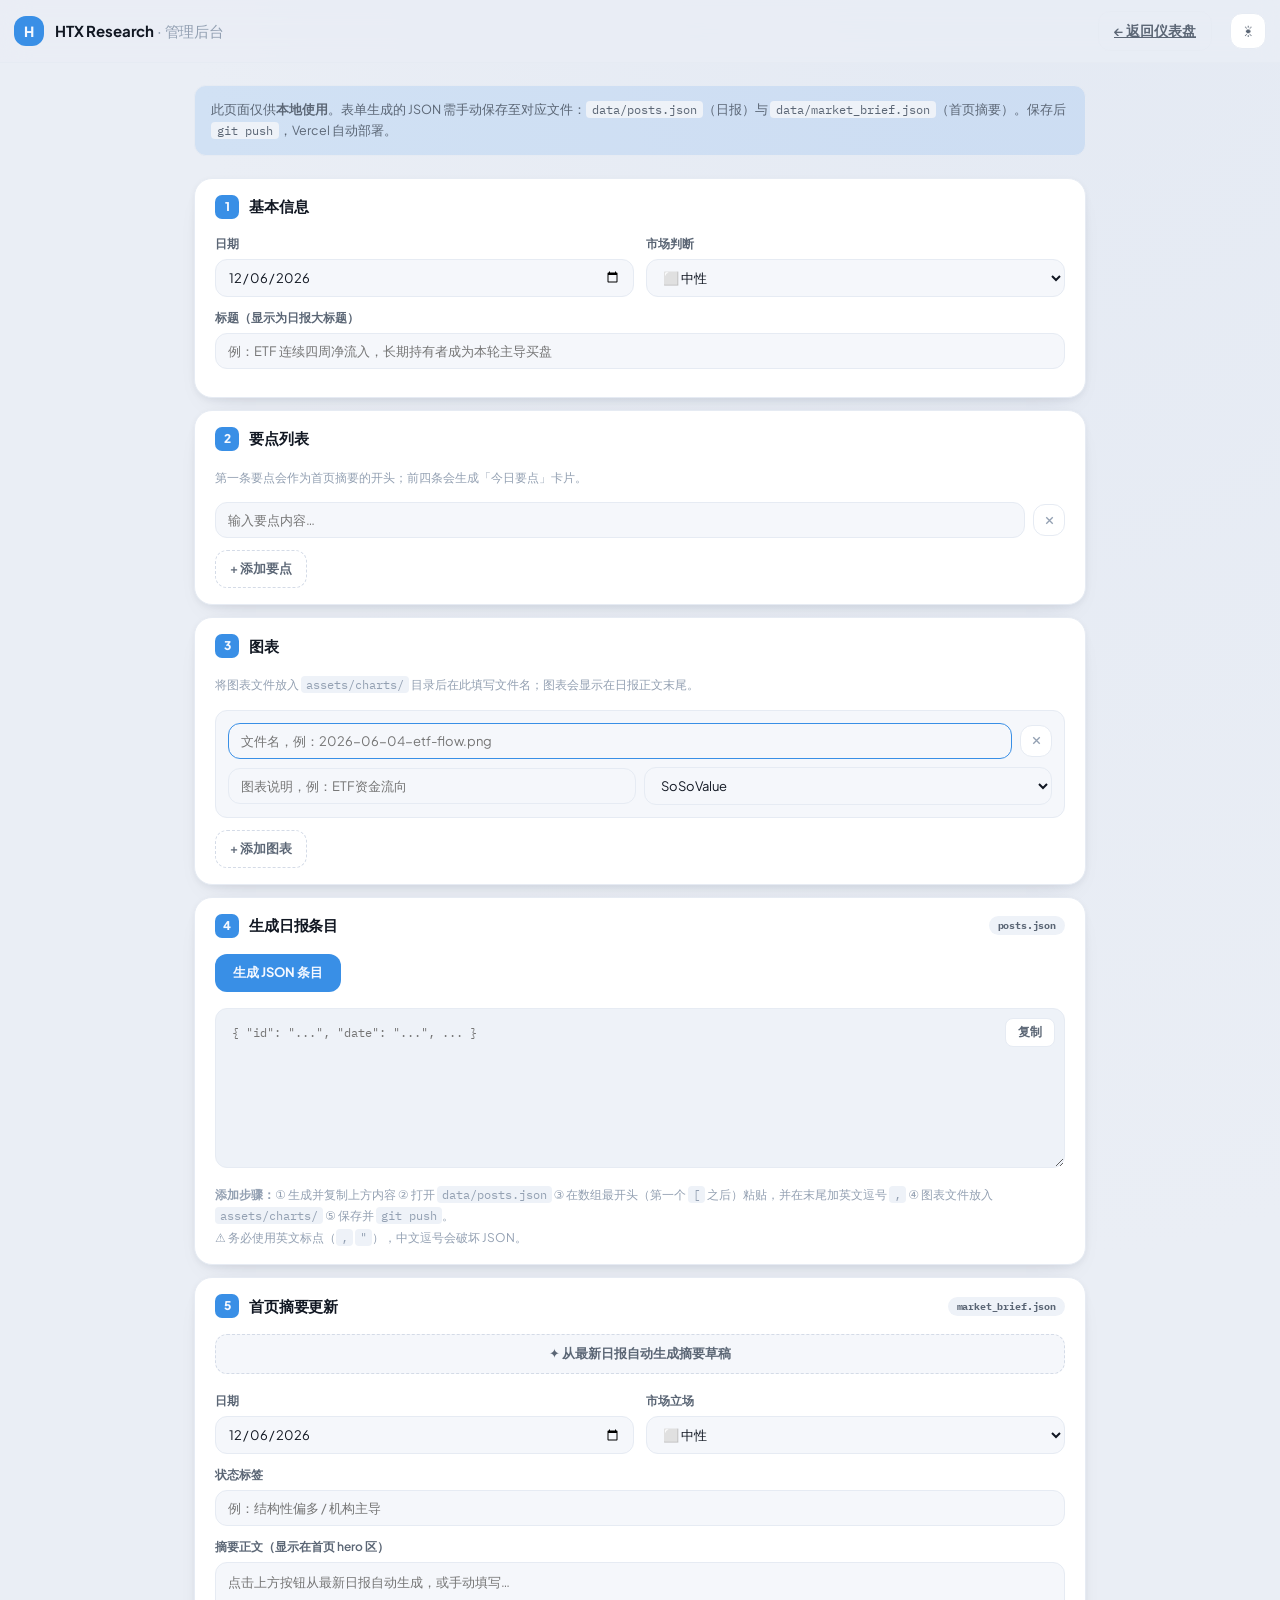
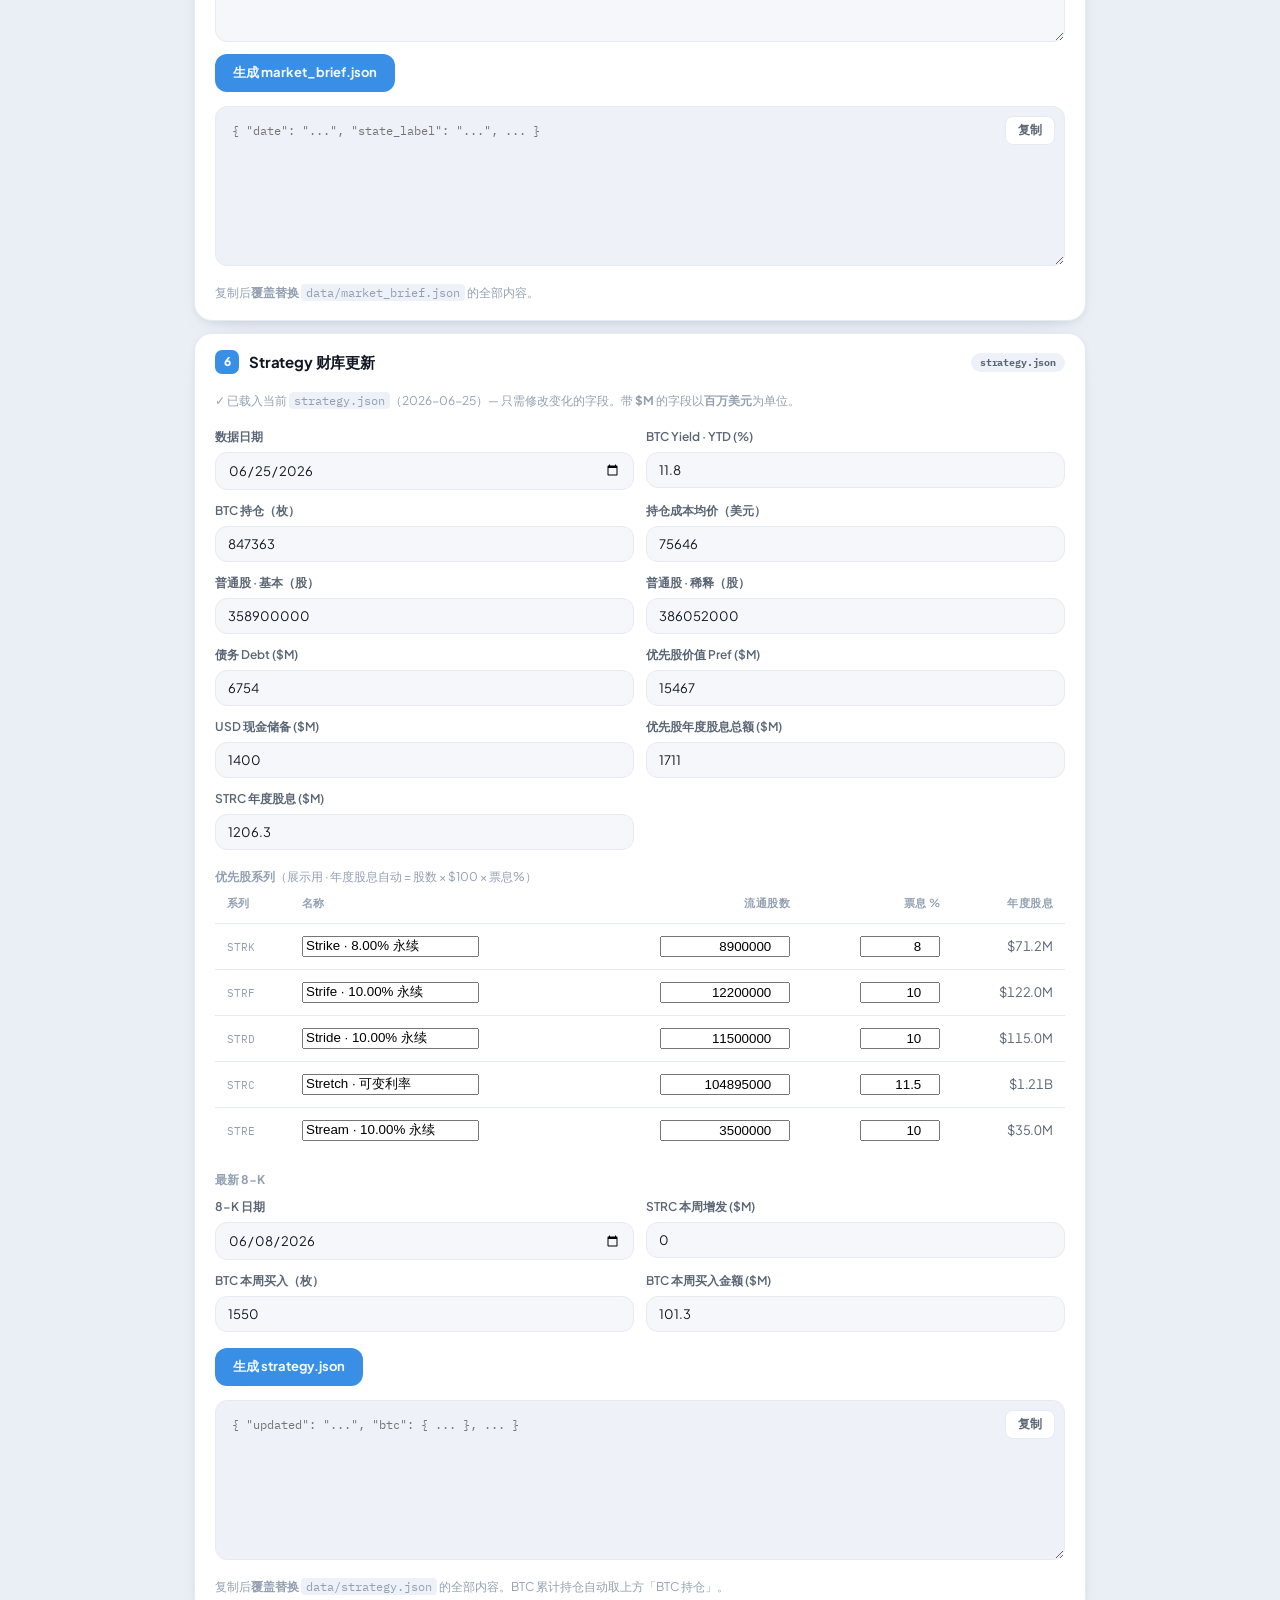
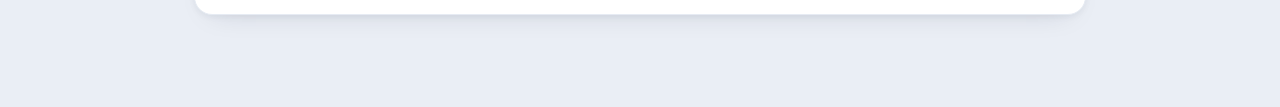
==== commit 1866b6e3: "update" ====
--- a/admin.html
+++ b/admin.html
@@ -138,6 +138,64 @@
       <div class="admin-hint">复制后<strong>覆盖替换</strong> <code>data/market_brief.json</code> 的全部内容。</div>
     </div>
 
+    <!-- ⑥ Strategy 财库更新 -->
+    <div class="admin-card">
+      <h2><span class="badge-num">6</span> Strategy 财库更新 <span class="file-pill">strategy.json</span></h2>
+      <p class="admin-hint" style="margin:0 0 16px;" id="st-load-status">
+        每次新 8-K 后更新一次。数据来源：strategy.com 仪表盘 / saylortracker。带 <strong>$M</strong> 的字段以<strong>百万美元</strong>为单位（如 1,400 = $1.4B）。
+      </p>
+
+      <div class="form-row">
+        <div class="form-group"><label for="st-updated">数据日期</label><input type="date" id="st-updated"/></div>
+        <div class="form-group"><label for="st-yield">BTC Yield · YTD (%)</label><input type="number" id="st-yield" step="0.1" placeholder="例：11.8"/></div>
+      </div>
+      <div class="form-row">
+        <div class="form-group"><label for="st-holdings">BTC 持仓（枚）</label><input type="number" id="st-holdings" placeholder="例：847363"/></div>
+        <div class="form-group"><label for="st-cost">持仓成本均价（美元）</label><input type="number" id="st-cost" placeholder="例：75646"/></div>
+      </div>
+      <div class="form-row">
+        <div class="form-group"><label for="st-shares-basic">普通股 · 基本（股）</label><input type="number" id="st-shares-basic" placeholder="例：358900000"/></div>
+        <div class="form-group"><label for="st-shares-diluted">普通股 · 稀释（股）</label><input type="number" id="st-shares-diluted" placeholder="例：386052000"/></div>
+      </div>
+      <div class="form-row">
+        <div class="form-group"><label for="st-debt">债务 Debt ($M)</label><input type="number" id="st-debt" step="0.1" placeholder="例：6754"/></div>
+        <div class="form-group"><label for="st-pref-value">优先股价值 Pref ($M)</label><input type="number" id="st-pref-value" step="0.1" placeholder="例：15467"/></div>
+      </div>
+      <div class="form-row">
+        <div class="form-group"><label for="st-reserve">USD 现金储备 ($M)</label><input type="number" id="st-reserve" step="0.1" placeholder="例：1400"/></div>
+        <div class="form-group"><label for="st-div-total">优先股年度股息总额 ($M)</label><input type="number" id="st-div-total" step="0.1" placeholder="例：1711"/></div>
+      </div>
+      <div class="form-row">
+        <div class="form-group"><label for="st-strc-div">STRC 年度股息 ($M)</label><input type="number" id="st-strc-div" step="0.1" placeholder="例：1206"/></div>
+        <div class="form-group"></div>
+      </div>
+
+      <p class="admin-hint" style="margin:16px 0 8px;"><strong>优先股系列</strong>（展示用 · 年度股息自动 = 股数 × $100 × 票息%）</p>
+      <table class="tbl" style="margin-bottom:16px;">
+        <thead><tr><th>系列</th><th>名称</th><th class="r">流通股数</th><th class="r">票息 %</th><th class="r">年度股息</th></tr></thead>
+        <tbody id="st-pref-rows"></tbody>
+      </table>
+
+      <p class="admin-hint" style="margin:16px 0 8px;"><strong>最新 8-K</strong></p>
+      <div class="form-row">
+        <div class="form-group"><label for="st-8k-date">8-K 日期</label><input type="date" id="st-8k-date"/></div>
+        <div class="form-group"><label for="st-8k-strc">STRC 本周增发 ($M)</label><input type="number" id="st-8k-strc" step="0.1" placeholder="例：181，无则 0"/></div>
+      </div>
+      <div class="form-row">
+        <div class="form-group"><label for="st-8k-btcweek">BTC 本周买入（枚）</label><input type="number" id="st-8k-btcweek" placeholder="例：520"/></div>
+        <div class="form-group"><label for="st-8k-btcusd">BTC 本周买入金额 ($M)</label><input type="number" id="st-8k-btcusd" step="0.1" placeholder="例：34.9"/></div>
+      </div>
+
+      <div class="admin-actions" style="margin:16px 0 14px;">
+        <button type="button" class="btn-primary" onclick="generateStrategyJson()">生成 strategy.json</button>
+      </div>
+      <div class="json-output-wrap">
+        <textarea id="st-json-output" class="json-output" readonly placeholder='{ "updated": "...", "btc": { ... }, ... }'></textarea>
+        <button type="button" class="json-copy-btn" id="st-copy-btn" onclick="copyStrategyJson()">复制</button>
+      </div>
+      <div class="admin-hint">复制后<strong>覆盖替换</strong> <code>data/strategy.json</code> 的全部内容。BTC 累计持仓自动取上方「BTC 持仓」。</div>
+    </div>
+
   </div>
 
   <script src="admin.js"></script>
--- a/style.css
+++ b/style.css
@@ -408,3 +408,29 @@
 .admin-hint { font-size: 12px; color: var(--text-3); margin-top: 10px; line-height: 1.8; }
 .admin-hint code { background: var(--surface-3); padding: 1px 5px; border-radius: 4px; font-family: var(--font-mono); }
 @media (max-width: 620px) { .form-row { grid-template-columns: 1fr; } }
+
+/* ---------------- chart hover tooltip ---------------- */
+.chart-hit { position: relative; }
+.chart-hit .hit-line { position: absolute; top: 0; bottom: 0; width: 1px;
+  background: var(--border-strong); opacity: 0; pointer-events: none; transition: opacity .1s ease; }
+.chart-tip { position: fixed; z-index: 90; pointer-events: none; background: var(--surface);
+  border: var(--border-w) solid var(--border-strong); border-radius: 9px; box-shadow: var(--shadow-lg);
+  padding: 7px 11px; font-size: 12px; color: var(--text); opacity: 0; transition: opacity .1s ease;
+  transform: translate(-50%, -132%); white-space: nowrap; }
+.chart-tip .tt-label { color: var(--text-3); font-size: 11px; margin-bottom: 2px; }
+.chart-tip .tt-val { font-weight: 700; font-family: var(--num-font); letter-spacing: -0.01em; }
+[data-seg] { cursor: pointer; }
+
+/* article key points (bulleted) */
+.article-points { margin: 0 0 18px; padding-left: 0; list-style: none; }
+.article-points li { position: relative; padding-left: 20px; margin-bottom: 14px;
+  font-size: 14.5px; line-height: 1.7; color: var(--text-2); text-wrap: pretty; }
+.article-points li::before { content: ""; position: absolute; left: 3px; top: 10px;
+  width: 6px; height: 6px; border-radius: 50%; background: var(--accent); }
+.article-points li:last-child { margin-bottom: 0; }
+
+/* ---------------- data-source health strip ---------------- */
+.health-strip { flex-basis: 100%; display: flex; align-items: center; gap: 14px; flex-wrap: wrap;
+  font-size: 11.5px; color: var(--text-3); padding-bottom: 4px; }
+.hs-item { display: inline-flex; align-items: center; gap: 5px; cursor: default; }
+.hs-dot { width: 7px; height: 7px; border-radius: 50%; flex: none; }
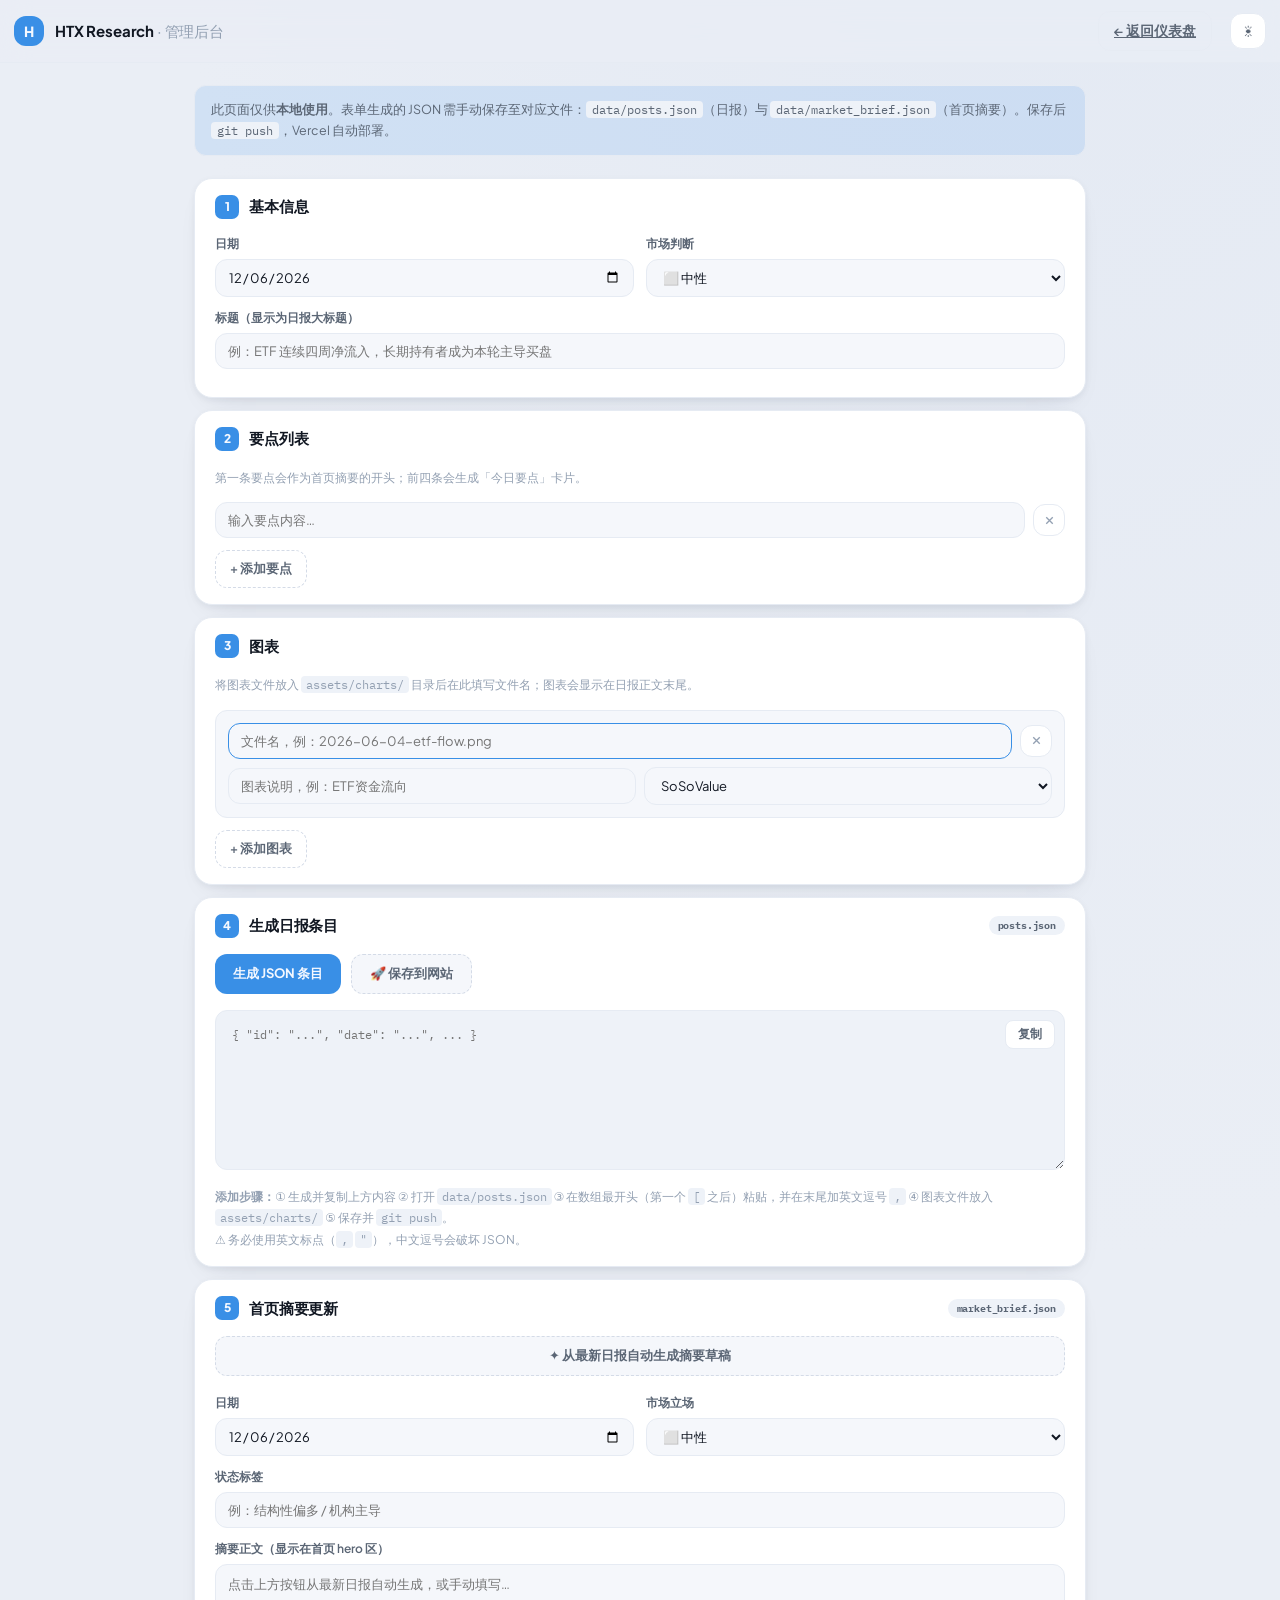
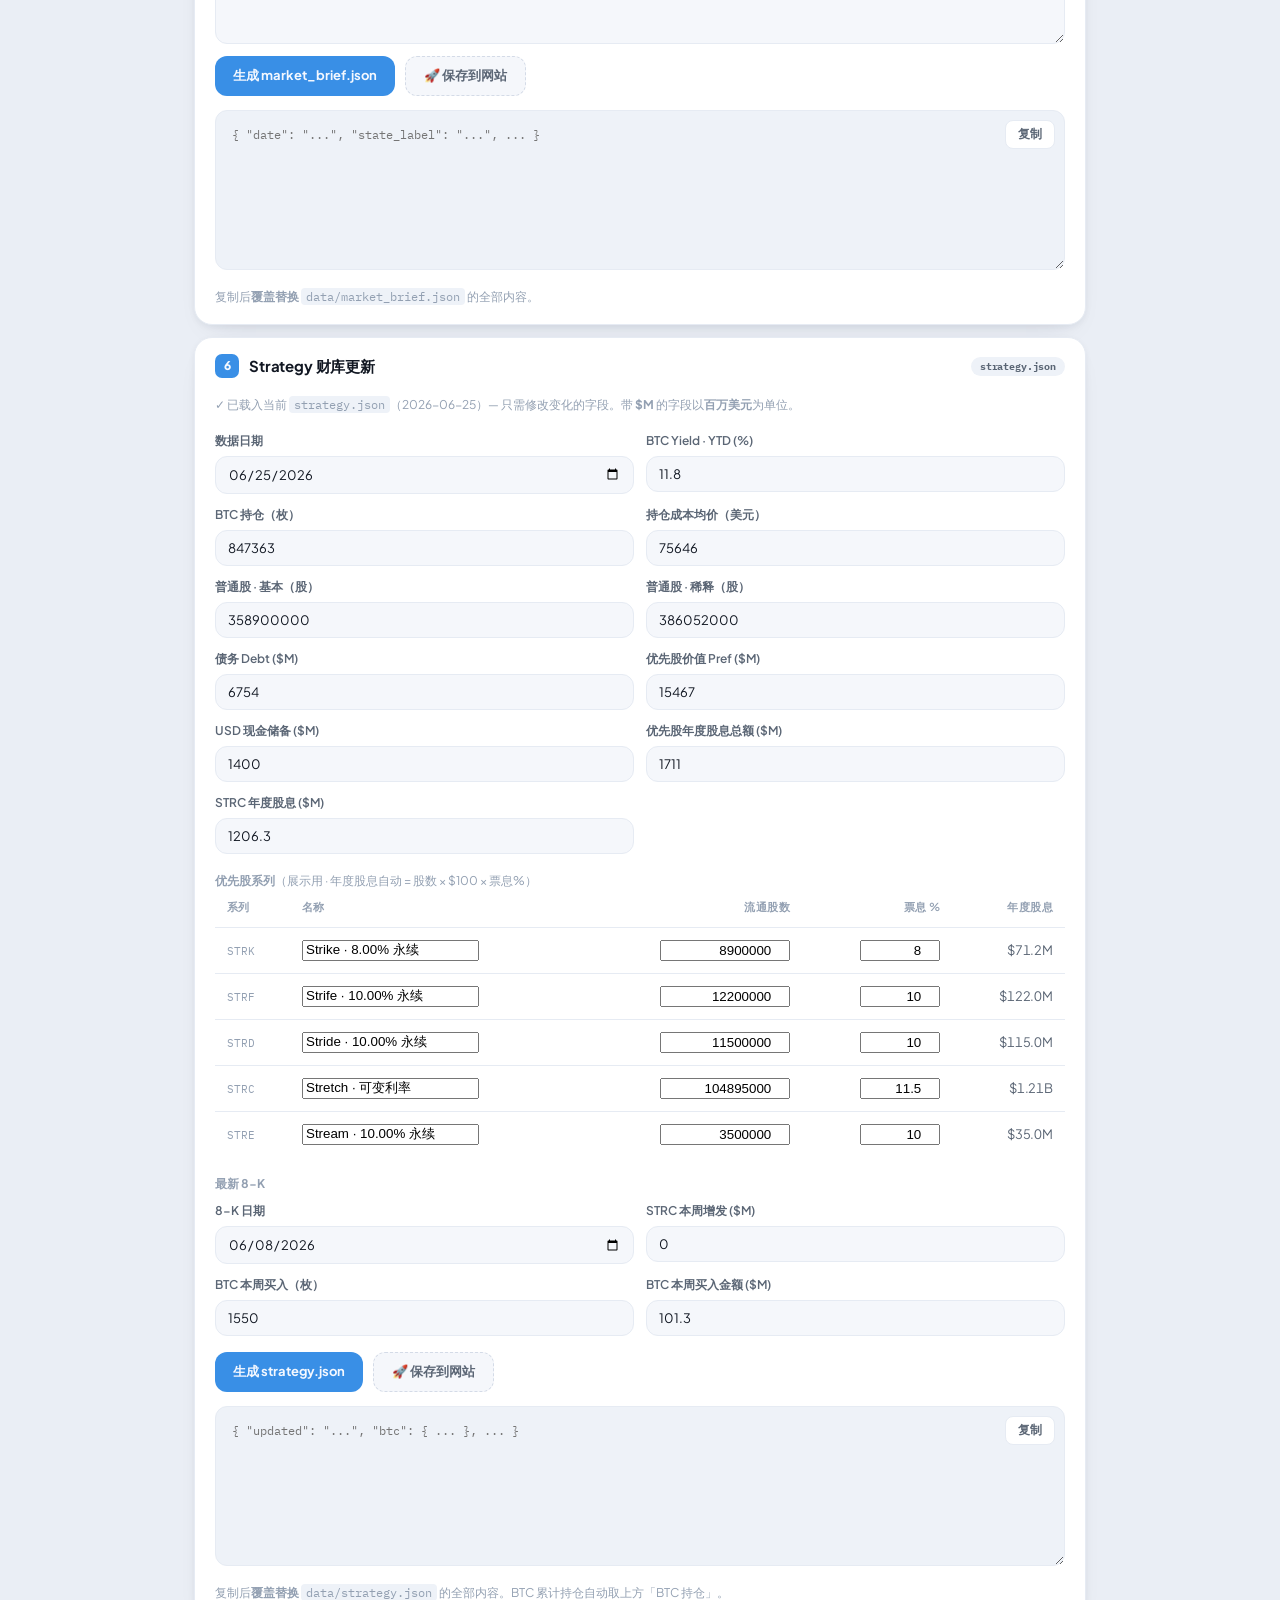
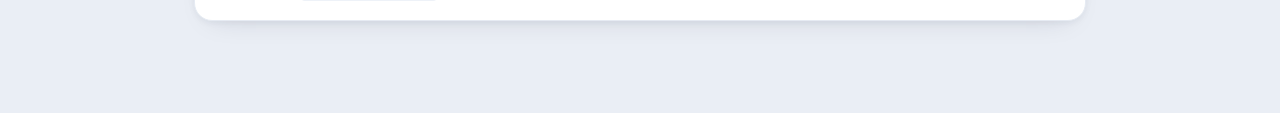
==== commit 6f32c9b1: "update" ====
--- a/admin.html
+++ b/admin.html
@@ -79,6 +79,7 @@
       <h2><span class="badge-num">4</span> 生成日报条目 <span class="file-pill">posts.json</span></h2>
       <div class="admin-actions" style="margin-bottom:16px;">
         <button type="button" class="btn-primary" onclick="generateJSON()">生成 JSON 条目</button>
+        <button type="button" class="btn-secondary" onclick="savePostToSite(this)">🚀 保存到网站</button>
       </div>
       <div class="json-output-wrap">
         <textarea id="json-output" class="json-output" readonly placeholder='{ "id": "...", "date": "...", ... }'></textarea>
@@ -130,6 +131,7 @@
       </div>
       <div class="admin-actions" style="margin-bottom:14px;">
         <button type="button" class="btn-primary" onclick="generateBriefJson()">生成 market_brief.json</button>
+        <button type="button" class="btn-secondary" onclick="saveBriefToSite(this)">🚀 保存到网站</button>
       </div>
       <div class="json-output-wrap">
         <textarea id="brief-json-output" class="json-output" readonly placeholder='{ "date": "...", "state_label": "...", ... }'></textarea>
@@ -188,6 +190,7 @@
 
       <div class="admin-actions" style="margin:16px 0 14px;">
         <button type="button" class="btn-primary" onclick="generateStrategyJson()">生成 strategy.json</button>
+        <button type="button" class="btn-secondary" onclick="saveStrategyToSite(this)">🚀 保存到网站</button>
       </div>
       <div class="json-output-wrap">
         <textarea id="st-json-output" class="json-output" readonly placeholder='{ "updated": "...", "btc": { ... }, ... }'></textarea>
